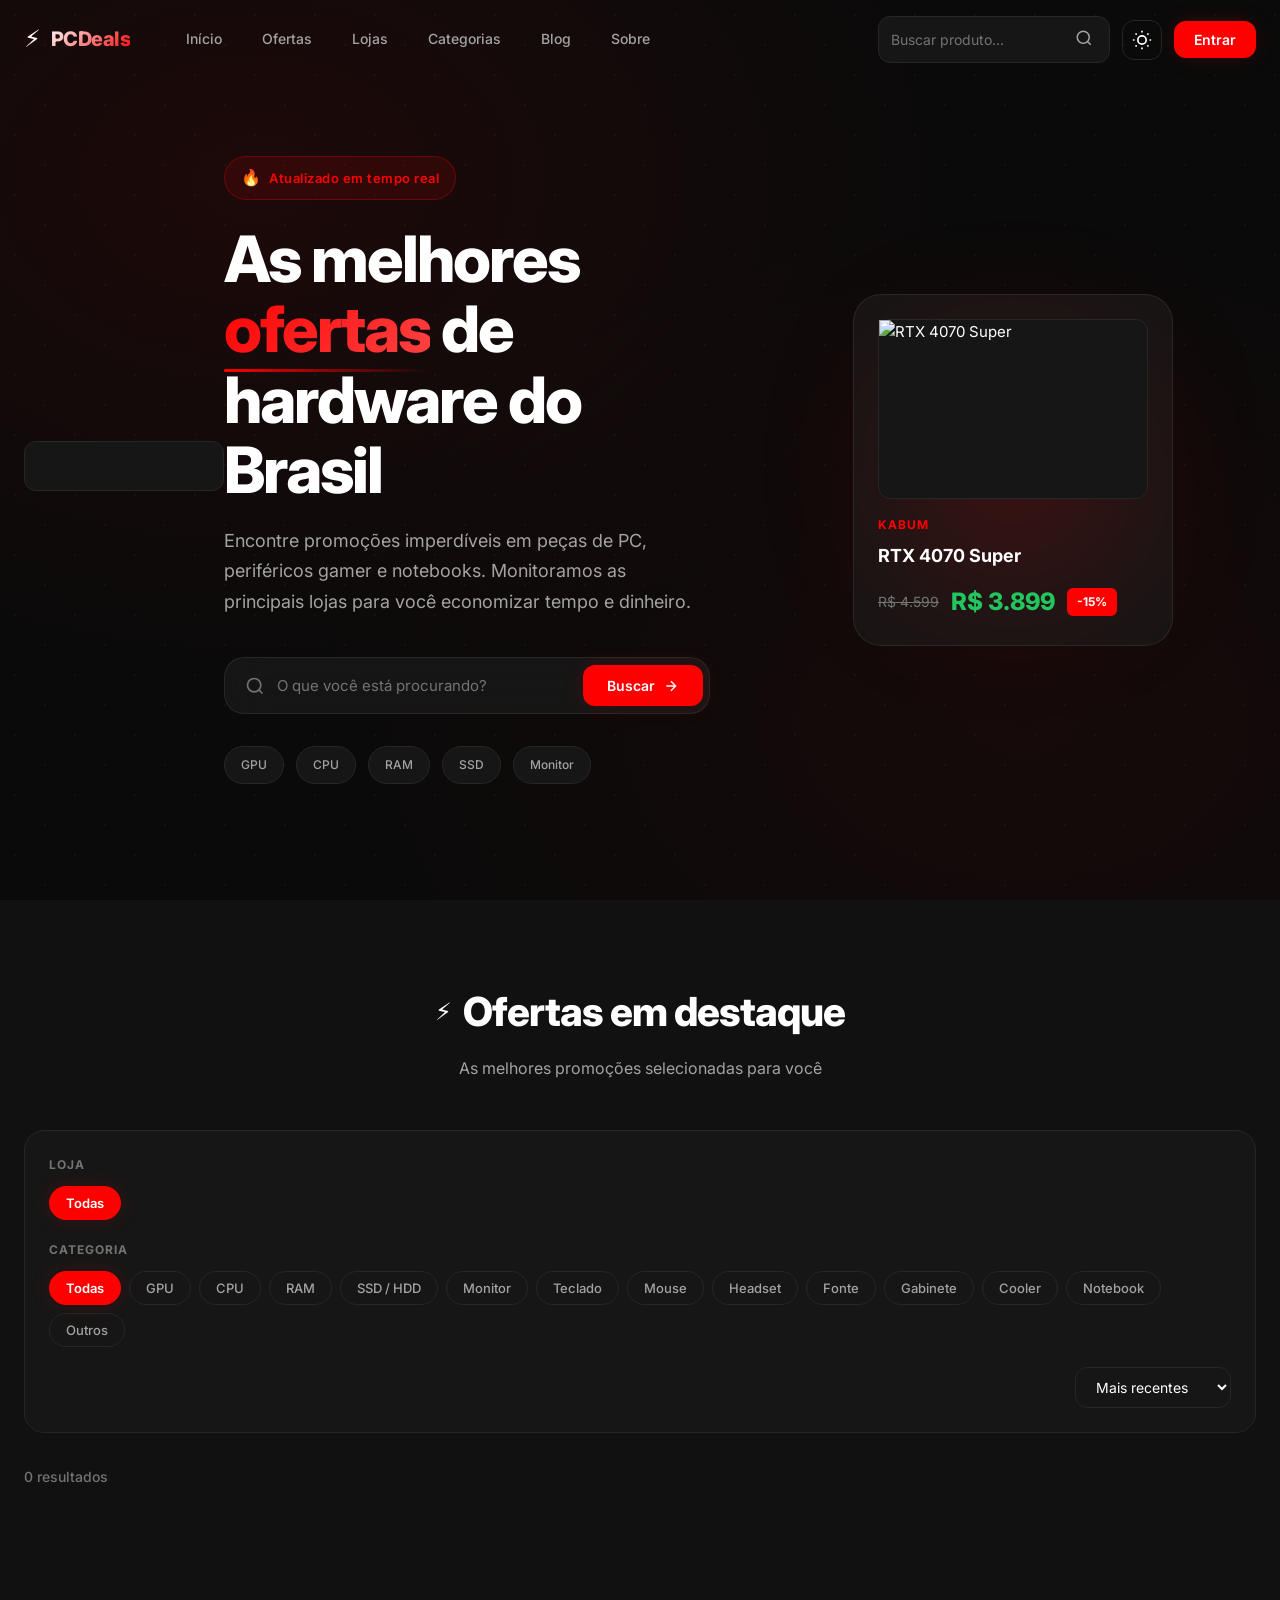
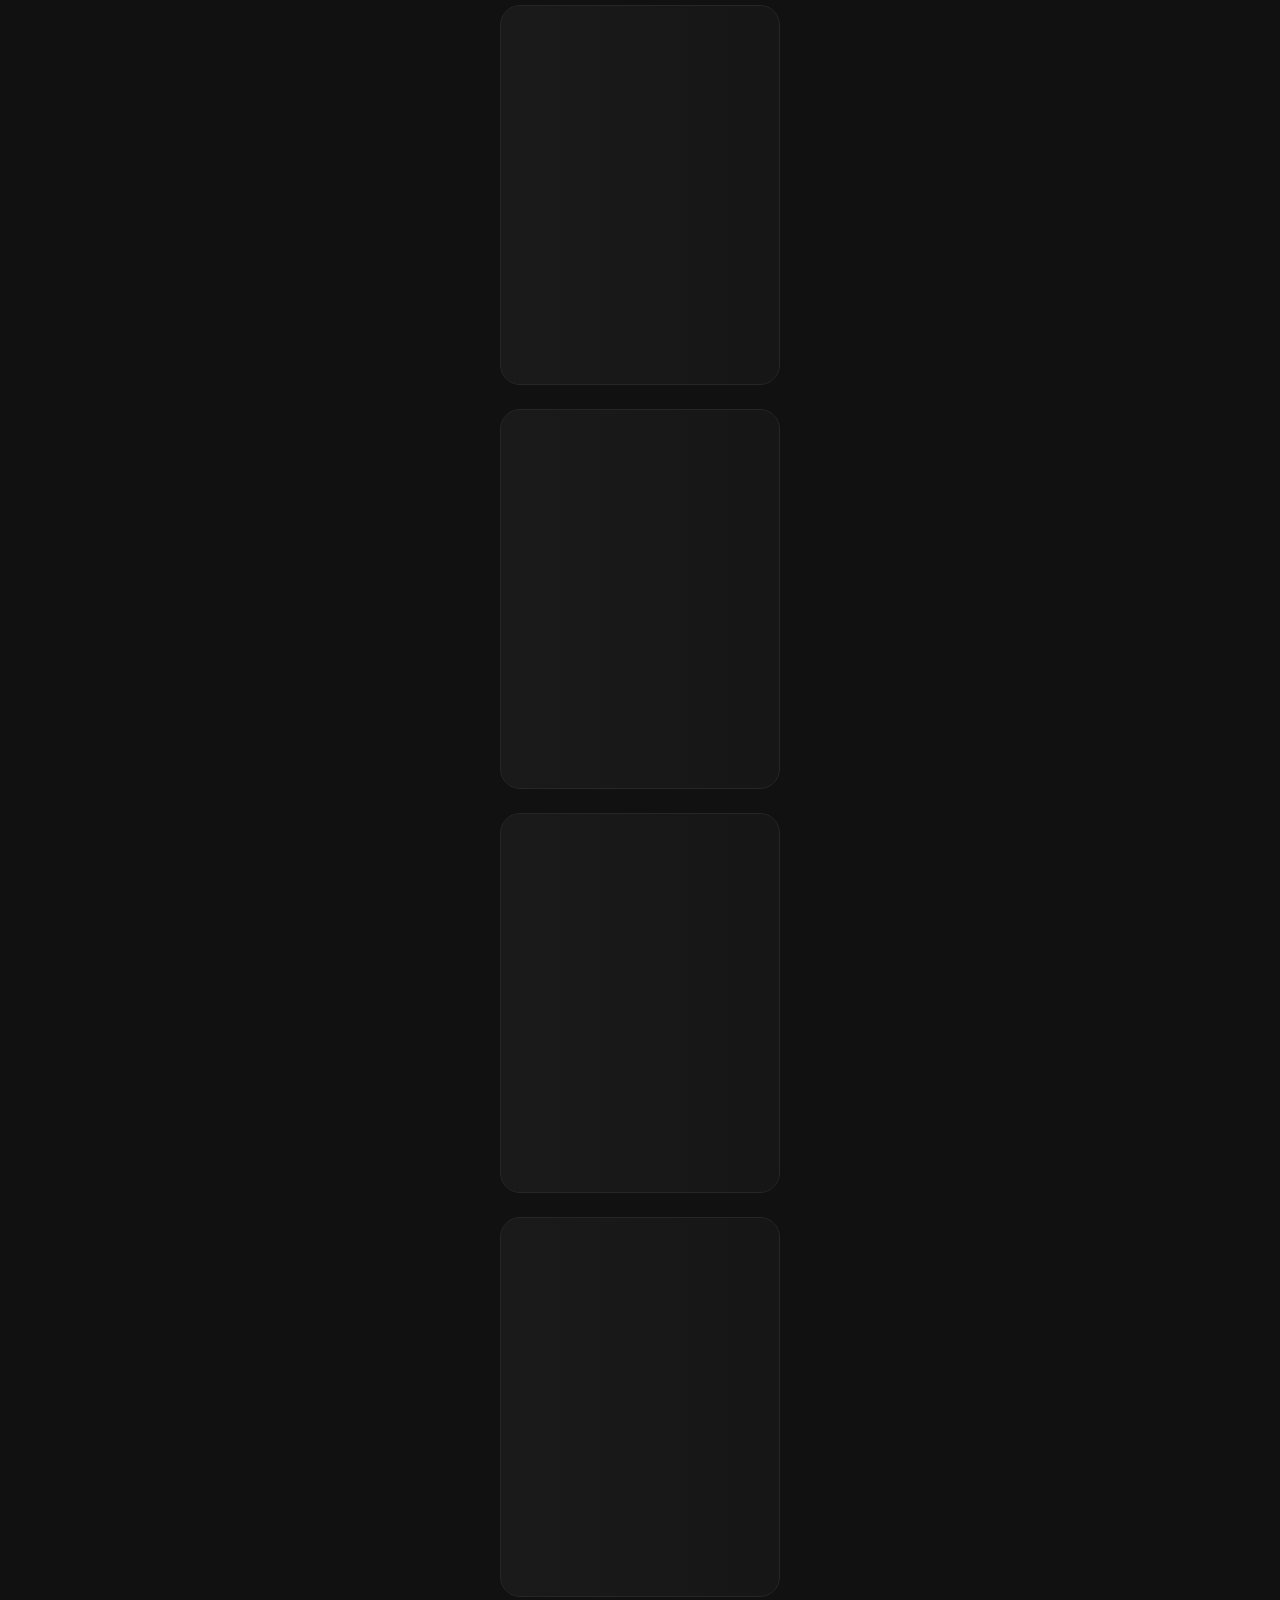
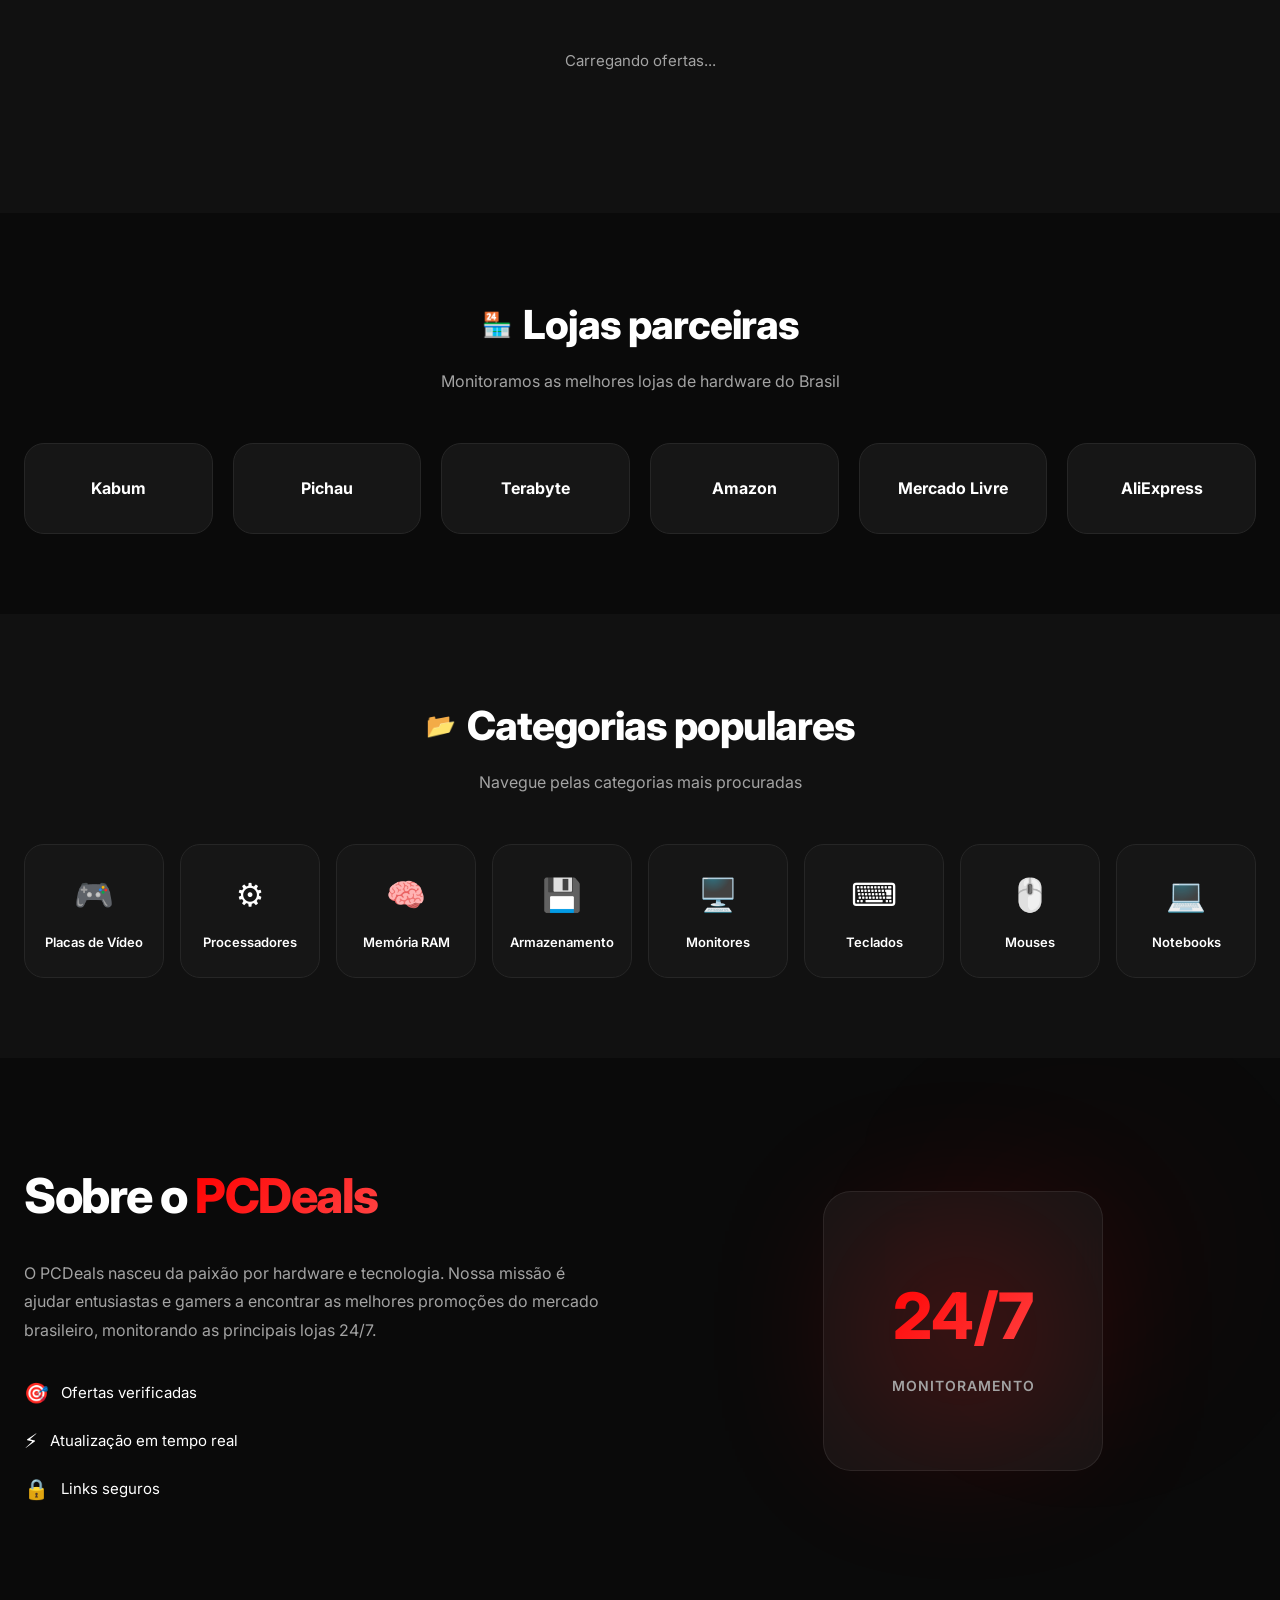
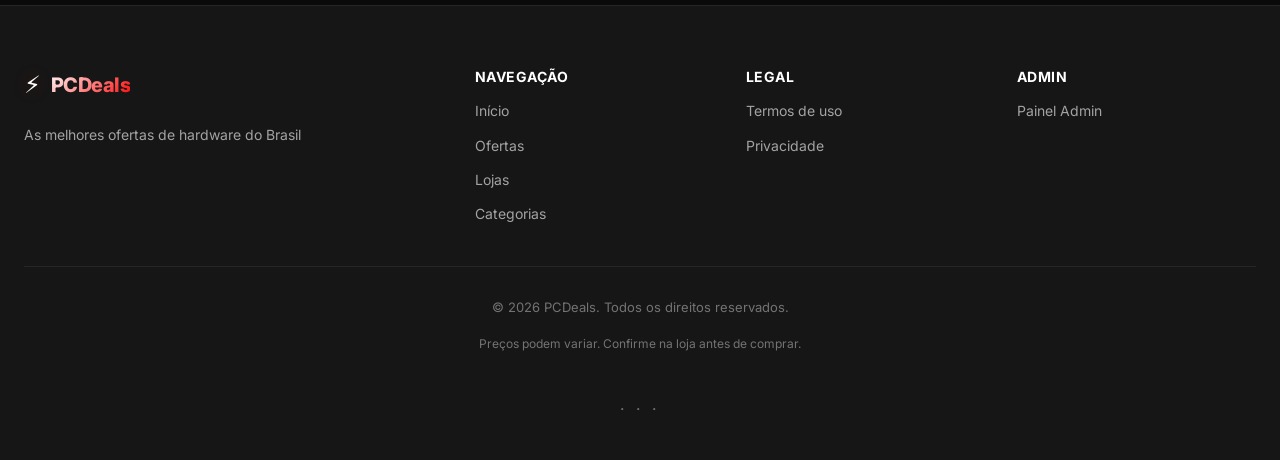
==== index.html @ 408ee654 "Final improvements: better meta description and correct Open Graph URL" ====
<!DOCTYPE html>
<html lang="pt-BR" data-theme="dark">
<head>
  <meta charset="UTF-8" />
  <meta name="viewport" content="width=device-width, initial-scale=1.0" />
  <meta name="description" content="PCDeals - Encontre as melhores promoções de hardware, peças de PC, periféricos e notebooks no Brasil. Monitoramos as principais lojas como Kabum, Pichau, Terabyte, Amazon e Mercado Livre para você economizar." />
  <meta name="keywords" content="hardware, promoções, peças de pc, gamer, kabum, pichau, terabyte, amazon, mercadolivre, ofertas, descontos" />
  <meta name="author" content="PCDeals" />
  <meta name="robots" content="index, follow" />
  
  <!-- Open Graph -->
  <meta property="og:title" content="PCDeals - Promoções de Hardware" />
  <meta property="og:description" content="Encontre as melhores promoções de hardware no Brasil em um só lugar." />
  <meta property="og:type" content="website" />
  <meta property="og:url" content="https://pcdealsbr.github.io" />
  <meta property="og:image" content="https://pcdealsbr.github.io/og-image.png" />
  
  <!-- Twitter Card -->
  <meta name="twitter:card" content="summary_large_image" />
  <meta name="twitter:title" content="PCDeals - Promoções de Hardware" />
  <meta name="twitter:description" content="Encontre as melhores promoções de hardware no Brasil." />
  
  <title>PCDeals — Promoções de Hardware</title>
  
  <link rel="preconnect" href="https://fonts.googleapis.com" />
  <link rel="preconnect" href="https://fonts.gstatic.com" crossorigin />
  <link href="https://fonts.googleapis.com/css2?family=Inter:wght@300;400;500;600;700;800;900&display=swap" rel="stylesheet" />
  <link rel="stylesheet" href="css/style.css" />
  
  <!-- AdSense -->
  <script async src="https://pagead2.googlesyndication.com/pagead/js/adsbygoogle.js?client=ca-pub-4420989127635425" crossorigin="anonymous"></script>
</head>
<body>

  <!-- Loading Screen -->
  <div class="loading-screen" id="loadingScreen">
    <div class="loading-logo">
      <span class="logo-icon">⚡</span>
      <span class="logo-text">PCDeals</span>
    </div>
    <div class="loading-bar">
      <div class="loading-progress"></div>
    </div>
  </div>

  <!-- Navbar -->
  <nav class="navbar" id="navbar">
    <div class="navbar-container">
      <a href="#" class="logo">
        <span class="logo-icon">⚡</span>
        <span class="logo-text">PCDeals</span>
      </a>
      
      <div class="nav-menu" id="navMenu">
        <a href="#hero" class="nav-link">Início</a>
        <a href="#offers" class="nav-link">Ofertas</a>
        <a href="#stores" class="nav-link">Lojas</a>
        <a href="#categories" class="nav-link">Categorias</a>
        <a href="blog.html" class="nav-link">Blog</a>
        <a href="#about" class="nav-link">Sobre</a>
      </div>

      <div class="nav-actions">
        <div class="search-container">
          <input type="text" class="search-input" id="searchInput" placeholder="Buscar produto..." />
          <button class="search-btn" id="searchBtn">
            <svg width="18" height="18" viewBox="0 0 24 24" fill="none" stroke="currentColor" stroke-width="2">
              <circle cx="11" cy="11" r="8"/>
              <path d="m21 21-4.35-4.35"/>
            </svg>
          </button>
        </div>
        <button class="theme-toggle" id="themeToggle" aria-label="Alternar tema">
          <svg class="theme-icon-sun" width="20" height="20" viewBox="0 0 24 24" fill="none" stroke="currentColor" stroke-width="2">
            <circle cx="12" cy="12" r="5"/>
            <path d="M12 1v2M12 21v2M4.22 4.22l1.42 1.42M18.36 18.36l1.42 1.42M1 12h2M21 12h2M4.22 19.78l1.42-1.42M18.36 5.64l1.42-1.42"/>
          </svg>
          <svg class="theme-icon-moon" width="20" height="20" viewBox="0 0 24 24" fill="none" stroke="currentColor" stroke-width="2">
            <path d="M21 12.79A9 9 0 1 1 11.21 3 7 7 0 0 0 21 12.79z"/>
          </svg>
        </button>
        <button class="btn-login" id="btnLogin">
          <span class="login-text">Entrar</span>
        </button>
        <button class="btn-account" id="btnAccount" style="display:none">
          <svg width="20" height="20" viewBox="0 0 24 24" fill="none" stroke="currentColor" stroke-width="2">
            <path d="M20 21v-2a4 4 0 0 0-4-4H8a4 4 0 0 0-4 4v2"/>
            <circle cx="12" cy="7" r="4"/>
          </svg>
        </button>
        <button class="hamburger" id="hamburger" aria-label="Menu">
          <span></span><span></span><span></span>
        </button>
      </div>
    </div>
  </nav>

  <!-- Mobile Menu -->
  <div class="mobile-menu" id="mobileMenu">
    <a href="#hero" class="mobile-nav-link">Início</a>
    <a href="#offers" class="mobile-nav-link">Ofertas</a>
    <a href="#stores" class="mobile-nav-link">Lojas</a>
    <a href="#categories" class="mobile-nav-link">Categorias</a>
    <a href="blog.html" class="mobile-nav-link">Blog</a>
    <a href="#about" class="mobile-nav-link">Sobre</a>
    <button class="theme-toggle-mobile" id="themeToggleMobile" aria-label="Alternar tema">
      <svg class="theme-icon-sun" width="20" height="20" viewBox="0 0 24 24" fill="none" stroke="currentColor" stroke-width="2">
        <circle cx="12" cy="12" r="5"/>
        <path d="M12 1v2M12 21v2M4.22 4.22l1.42 1.42M18.36 18.36l1.42 1.42M1 12h2M21 12h2M4.22 19.78l1.42-1.42M18.36 5.64l1.42-1.42"/>
      </svg>
      <svg class="theme-icon-moon" width="20" height="20" viewBox="0 0 24 24" fill="none" stroke="currentColor" stroke-width="2">
        <path d="M21 12.79A9 9 0 1 1 11.21 3 7 7 0 0 0 21 12.79z"/>
      </svg>
    </button>
    <button class="btn-login-mobile" id="btnLoginMobile">Entrar</button>
  </div>

  <!-- Hero Section -->
  <section class="hero" id="hero">
    <div class="hero-background">
      <div class="hero-gradient"></div>
      <div class="hero-particles"></div>
    </div>

    <!-- AdSense Banner Top -->
    <div class="ad-container ad-top">
      <!-- AdSense Code Here -->
      <ins class="adsbygoogle"
           style="display:block"
           data-ad-client="ca-pub-4420989127635425"
           data-ad-slot="XXXXXXXXXX"
           data-ad-format="auto"
           data-full-width-responsive="true"></ins>
    </div>

    <div class="hero-container">
      <div class="hero-content">
        <div class="hero-badge">
          <span class="badge-icon">🔥</span>
          <span class="badge-text">Atualizado em tempo real</span>
        </div>
        
        <h1 class="hero-title">
          As melhores <span class="highlight">ofertas</span> de hardware do Brasil
        </h1>
        
        <p class="hero-subtitle">
          Encontre promoções imperdíveis em peças de PC, periféricos gamer e notebooks. 
          Monitoramos as principais lojas para você economizar tempo e dinheiro.
        </p>
        
        <div class="hero-search">
          <div class="search-wrapper">
            <svg class="search-icon" width="20" height="20" viewBox="0 0 24 24" fill="none" stroke="currentColor" stroke-width="2">
              <circle cx="11" cy="11" r="8"/>
              <path d="m21 21-4.35-4.35"/>
            </svg>
            <input type="text" class="hero-search-input" id="heroSearchInput" placeholder="O que você está procurando?" />
            <button class="hero-search-btn" id="heroSearchBtn">
              <span>Buscar</span>
              <svg width="16" height="16" viewBox="0 0 24 24" fill="none" stroke="currentColor" stroke-width="2">
                <path d="M5 12h14M12 5l7 7-7 7"/>
              </svg>
            </button>
          </div>
        </div>
        
        <div class="hero-tags">
          <span class="tag">GPU</span>
          <span class="tag">CPU</span>
          <span class="tag">RAM</span>
          <span class="tag">SSD</span>
          <span class="tag">Monitor</span>
        </div>
      </div>
      
      <div class="hero-visual">
        <div class="hero-card">
          <div class="hero-card-glow"></div>
          <div class="hero-card-content">
            <div class="hero-card-image">
              <img src="https://images.unsplash.com/photo-1591488320449-011701bb6704?w=400&h=300&fit=crop" alt="RTX 4070 Super" loading="lazy" />
            </div>
            <div class="hero-card-info">
              <span class="hero-card-store">Kabum</span>
              <span class="hero-card-title">RTX 4070 Super</span>
              <div class="hero-card-price">
                <span class="old-price">R$ 4.599</span>
                <span class="new-price">R$ 3.899</span>
                <span class="discount">-15%</span>
              </div>
            </div>
          </div>
        </div>
      </div>
    </div>
  </section>

  <!-- Offers Section -->
  <section class="offers-section" id="offers">
    <div class="container">
      <div class="section-header">
        <h2 class="section-title">
          <span class="title-icon">⚡</span>
          Ofertas em destaque
        </h2>
        <p class="section-subtitle">As melhores promoções selecionadas para você</p>
      </div>

      <!-- Filters -->
      <div class="filters-container">
        <div class="filter-group">
          <span class="filter-label">Loja</span>
          <div class="filter-pills" id="filterStores">
            <button class="filter-pill active" data-store="all">Todas</button>
          </div>
        </div>
        
        <div class="filter-group">
          <span class="filter-label">Categoria</span>
          <div class="filter-pills" id="filterCategories">
            <button class="filter-pill active" data-category="all">Todas</button>
            <button class="filter-pill" data-category="gpu">GPU</button>
            <button class="filter-pill" data-category="cpu">CPU</button>
            <button class="filter-pill" data-category="ram">RAM</button>
            <button class="filter-pill" data-category="storage">SSD / HDD</button>
            <button class="filter-pill" data-category="monitor">Monitor</button>
            <button class="filter-pill" data-category="keyboard">Teclado</button>
            <button class="filter-pill" data-category="mouse">Mouse</button>
            <button class="filter-pill" data-category="headset">Headset</button>
            <button class="filter-pill" data-category="psu">Fonte</button>
            <button class="filter-pill" data-category="case">Gabinete</button>
            <button class="filter-pill" data-category="cooling">Cooler</button>
            <button class="filter-pill" data-category="notebook">Notebook</button>
            <button class="filter-pill" data-category="other">Outros</button>
          </div>
        </div>

        <div class="sort-group">
          <select id="sortSelect" class="sort-select">
            <option value="newest">Mais recentes</option>
            <option value="discount">Maior desconto</option>
            <option value="price_asc">Menor preço</option>
            <option value="price_desc">Maior preço</option>
          </select>
        </div>
      </div>

      <!-- Deals Grid -->
      <div class="deals-header">
        <span id="dealsCount" class="deals-count">0 resultados</span>
      </div>
      
      <div class="deals-grid" id="dealsGrid"></div>
      
      <div class="empty-state" id="emptyState" style="display:none">
        <div class="empty-icon">🔍</div>
        <h3>Nenhuma oferta encontrada</h3>
        <p>Tente ajustar seus filtros ou buscar por outro termo.</p>
        <button class="btn-reset" onclick="resetFilters()">Limpar filtros</button>
      </div>
      
      <div class="loading-state" id="loadingState">
        <div class="skeleton-grid">
          <div class="skeleton-card"></div>
          <div class="skeleton-card"></div>
          <div class="skeleton-card"></div>
          <div class="skeleton-card"></div>
        </div>
        <p>Carregando ofertas...</p>
      </div>
    </div>
  </section>

  <!-- Stores Section -->
  <section class="stores-section" id="stores">
    <div class="container">
      <div class="section-header">
        <h2 class="section-title">
          <span class="title-icon">🏪</span>
          Lojas parceiras
        </h2>
        <p class="section-subtitle">Monitoramos as melhores lojas de hardware do Brasil</p>
      </div>

      <div class="stores-grid">
        <a href="#" class="store-card" data-store="kabum">
          <div class="store-logo">
            <span class="store-name">Kabum</span>
          </div>
          <div class="store-glow"></div>
        </a>
        
        <a href="#" class="store-card" data-store="pichau">
          <div class="store-logo">
            <span class="store-name">Pichau</span>
          </div>
          <div class="store-glow"></div>
        </a>
        
        <a href="#" class="store-card" data-store="terabyte">
          <div class="store-logo">
            <span class="store-name">Terabyte</span>
          </div>
          <div class="store-glow"></div>
        </a>
        
        <a href="#" class="store-card" data-store="amazon">
          <div class="store-logo">
            <span class="store-name">Amazon</span>
          </div>
          <div class="store-glow"></div>
        </a>
        
        <a href="#" class="store-card" data-store="mercadolivre">
          <div class="store-logo">
            <span class="store-name">Mercado Livre</span>
          </div>
          <div class="store-glow"></div>
        </a>
        
        <a href="#" class="store-card" data-store="aliexpress">
          <div class="store-logo">
            <span class="store-name">AliExpress</span>
          </div>
          <div class="store-glow"></div>
        </a>
      </div>
    </div>
  </section>

  <!-- Categories Section -->
  <section class="categories-section" id="categories">
    <div class="container">
      <div class="section-header">
        <h2 class="section-title">
          <span class="title-icon">📂</span>
          Categorias populares
        </h2>
        <p class="section-subtitle">Navegue pelas categorias mais procuradas</p>
      </div>

      <div class="categories-grid">
        <a href="#offers" class="category-card" data-category="gpu">
          <div class="category-icon">🎮</div>
          <span class="category-name">Placas de Vídeo</span>
        </a>
        
        <a href="#offers" class="category-card" data-category="cpu">
          <div class="category-icon">⚙️</div>
          <span class="category-name">Processadores</span>
        </a>
        
        <a href="#offers" class="category-card" data-category="ram">
          <div class="category-icon">🧠</div>
          <span class="category-name">Memória RAM</span>
        </a>
        
        <a href="#offers" class="category-card" data-category="storage">
          <div class="category-icon">💾</div>
          <span class="category-name">Armazenamento</span>
        </a>
        
        <a href="#offers" class="category-card" data-category="monitor">
          <div class="category-icon">🖥️</div>
          <span class="category-name">Monitores</span>
        </a>
        
        <a href="#offers" class="category-card" data-category="keyboard">
          <div class="category-icon">⌨️</div>
          <span class="category-name">Teclados</span>
        </a>
        
        <a href="#offers" class="category-card" data-category="mouse">
          <div class="category-icon">🖱️</div>
          <span class="category-name">Mouses</span>
        </a>
        
        <a href="#offers" class="category-card" data-category="notebook">
          <div class="category-icon">💻</div>
          <span class="category-name">Notebooks</span>
        </a>
      </div>
    </div>
  </section>

  <!-- About Section -->
  <section class="about-section" id="about">
    <div class="container">
      <div class="about-content">
        <div class="about-text">
          <h2 class="about-title">
            Sobre o <span class="highlight">PCDeals</span>
          </h2>
          <p class="about-description">
            O PCDeals nasceu da paixão por hardware e tecnologia. Nossa missão é ajudar 
            entusiastas e gamers a encontrar as melhores promoções do mercado brasileiro, 
            monitorando as principais lojas 24/7.
          </p>
          <div class="about-features">
            <div class="feature-item">
              <span class="feature-icon">🎯</span>
              <span>Ofertas verificadas</span>
            </div>
            <div class="feature-item">
              <span class="feature-icon">⚡</span>
              <span>Atualização em tempo real</span>
            </div>
            <div class="feature-item">
              <span class="feature-icon">🔒</span>
              <span>Links seguros</span>
            </div>
          </div>
        </div>
        <div class="about-visual">
          <div class="about-card">
            <div class="about-card-glow"></div>
            <div class="about-card-content">
              <span class="about-stat">24/7</span>
              <span class="about-stat-label">Monitoramento</span>
            </div>
          </div>
        </div>
      </div>
    </div>
  </section>

  <!-- Footer -->
  <footer class="footer">
    <div class="container">
      <div class="footer-content">
        <div class="footer-brand">
          <a href="#" class="logo">
            <span class="logo-icon">⚡</span>
            <span class="logo-text">PCDeals</span>
          </a>
          <p class="footer-tagline">As melhores ofertas de hardware do Brasil</p>
        </div>
        
        <div class="footer-links">
          <div class="footer-column">
            <h4 class="footer-title">Navegação</h4>
            <a href="#hero" class="footer-link">Início</a>
            <a href="#offers" class="footer-link">Ofertas</a>
            <a href="#stores" class="footer-link">Lojas</a>
            <a href="#categories" class="footer-link">Categorias</a>
          </div>
          
          <div class="footer-column">
            <h4 class="footer-title">Legal</h4>
            <a href="terms.html" class="footer-link">Termos de uso</a>
            <a href="privacy.html" class="footer-link">Privacidade</a>
          </div>
          
          <div class="footer-column">
            <h4 class="footer-title">Admin</h4>
            <a href="admin/index.html" class="footer-link">Painel Admin</a>
          </div>
        </div>
      </div>
      
      <div class="footer-bottom">
        <p class="footer-copyright">© 2026 PCDeals. Todos os direitos reservados.</p>
        <p class="footer-disclaimer">Preços podem variar. Confirme na loja antes de comprar.</p>
        
        <div class="easter-egg">
          <span class="egg-trigger" id="eggTrigger">· · ·</span>
          <div class="egg-content" id="eggContent" style="display:none">
            <p>🥚 uau, você achou!</p>
            <p>se você achou isso, se inscreve nesse canal no youtube :3</p>
            <a href="https://www.youtube.com/channel/UC327Jd6Yy6dsaDDx8YBdTNA" target="_blank" rel="noopener noreferrer" class="egg-link">▶ Abrir canal</a>
          </div>
        </div>
      </div>
    </div>
  </footer>

  <script type="module" src="js/firebase-config.js"></script>
  <script type="module" src="js/app.js"></script>
  <script>
    // Loading Screen
    window.addEventListener('load', () => {
      const loadingScreen = document.getElementById('loadingScreen');
      setTimeout(() => {
        loadingScreen.classList.add('loaded');
      }, 500);
    });

    // Navbar Scroll Effect
    const navbar = document.getElementById('navbar');
    let lastScroll = 0;

    window.addEventListener('scroll', () => {
      const currentScroll = window.pageYOffset;
      
      if (currentScroll > 50) {
        navbar.classList.add('scrolled');
      } else {
        navbar.classList.remove('scrolled');
      }
      
      lastScroll = currentScroll;
    });

    // Mobile Menu
    const hamburger = document.getElementById('hamburger');
    const mobileMenu = document.getElementById('mobileMenu');

    hamburger.addEventListener('click', () => {
      hamburger.classList.toggle('active');
      mobileMenu.classList.toggle('active');
    });

    // Close mobile menu on link click
    document.querySelectorAll('.mobile-nav-link').forEach(link => {
      link.addEventListener('click', () => {
        hamburger.classList.remove('active');
        mobileMenu.classList.remove('active');
      });
    });

    // Smooth scroll for anchor links
    document.querySelectorAll('a[href^="#"]').forEach(anchor => {
      anchor.addEventListener('click', function(e) {
        e.preventDefault();
        const target = document.querySelector(this.getAttribute('href'));
        if (target) {
          target.scrollIntoView({
            behavior: 'smooth',
            block: 'start'
          });
        }
      });
    });

    // Hero Search
    const heroSearchInput = document.getElementById('heroSearchInput');
    const heroSearchBtn = document.getElementById('heroSearchBtn');
    const mainSearchInput = document.getElementById('searchInput');

    heroSearchBtn.addEventListener('click', () => {
      if (heroSearchInput.value) {
        mainSearchInput.value = heroSearchInput.value;
        document.getElementById('offers').scrollIntoView({ behavior: 'smooth' });
        mainSearchInput.dispatchEvent(new Event('input'));
      }
    });

    heroSearchInput.addEventListener('keypress', (e) => {
      if (e.key === 'Enter') {
        heroSearchBtn.click();
      }
    });

    // Category cards click
    document.querySelectorAll('.category-card').forEach(card => {
      card.addEventListener('click', (e) => {
        e.preventDefault();
        const category = card.dataset.category;
        const categoryBtn = document.querySelector(`[data-category="${category}"]`);
        if (categoryBtn) {
          categoryBtn.click();
        }
      });
    });

    // Store cards click
    document.querySelectorAll('.store-card').forEach(card => {
      card.addEventListener('click', (e) => {
        e.preventDefault();
        const store = card.dataset.store;
        const storeBtn = document.querySelector(`[data-store="${store}"]`);
        if (storeBtn) {
          storeBtn.click();
        }
      });
    });

    // Easter egg
    let clicks = 0, timer;
    document.getElementById("eggTrigger").addEventListener("click", () => {
      clicks++;
      clearTimeout(timer);
      timer = setTimeout(() => { clicks = 0; }, 2000);
      if (clicks >= 5) {
        clicks = 0;
        const content = document.getElementById("eggContent");
        const trigger = document.getElementById("eggTrigger");
        const visible = content.style.display === "none";
        content.style.display = visible ? "flex" : "none";
        trigger.textContent   = visible ? "🥚" : "· · ·";
      }
    });
  </script>
</body>
</html>
---- css/style.css ----
/* ── Reset & Base ─────────────────────────────────────── */
*, *::before, *::after { box-sizing: border-box; margin: 0; padding: 0; }

:root {
  --font: 'Inter', system-ui, sans-serif;
  --radius-sm: 8px;
  --radius:    12px;
  --radius-lg: 20px;
  --radius-xl: 28px;
  --transition: .25s cubic-bezier(0.4, 0, 0.2, 1);
  --transition-slow: .4s cubic-bezier(0.4, 0, 0.2, 1);
}

/* ── DARK THEME (default) ─────────────────────────────── */
[data-theme="dark"] {
  --bg:         #0a0a0a;
  --bg2:        #111111;
  --surface:    #161616;
  --card:       #1a1a1a;
  --border:     #262626;
  --border2:    #333333;
  --text:       #ffffff;
  --text2:      #a3a3a3;
  --text3:      #737373;
  --accent:     #ff0000;
  --accent-bg:  rgba(255, 0, 0, 0.1);
  --accent-glow:rgba(255, 0, 0, 0.3);
  --accent-light: rgba(255, 0, 0, 0.15);
  --green:      #22c55e;
  --green-bg:   rgba(34, 197, 94, 0.1);
  --orange:     #f97316;
  --shadow:     0 4px 6px rgba(0, 0, 0, 0.3), 0 10px 30px rgba(0, 0, 0, 0.2);
  --shadow-lg:  0 8px 12px rgba(0, 0, 0, 0.4), 0 20px 50px rgba(0, 0, 0, 0.3);
  --shadow-glow: 0 0 20px rgba(255, 0, 0, 0.15);
  --glass:      rgba(26, 26, 26, 0.8);
  --glass-border: rgba(255, 255, 255, 0.08);
}

/* ── LIGHT THEME ──────────────────────────────────────── */
[data-theme="light"] {
  --bg:         #ffffff;
  --bg2:        #f5f5f5;
  --surface:    #ffffff;
  --card:       #ffffff;
  --border:     #e5e5e5;
  --border2:    #d4d4d4;
  --text:       #171717;
  --text2:      #737373;
  --text3:      #a3a3a3;
  --accent:     #dc0000;
  --accent-bg:  rgba(220, 0, 0, 0.08);
  --accent-glow:rgba(220, 0, 0, 0.15);
  --accent-light: rgba(220, 0, 0, 0.1);
  --green:      #16a34a;
  --green-bg:   rgba(22, 163, 74, 0.08);
  --orange:     #ea580c;
  --shadow:     0 2px 8px rgba(0, 0, 0, 0.06), 0 8px 24px rgba(0, 0, 0, 0.04);
  --shadow-lg:  0 4px 12px rgba(0, 0, 0, 0.08), 0 16px 40px rgba(0, 0, 0, 0.06);
  --shadow-glow: 0 0 20px rgba(220, 0, 0, 0.1);
  --glass:      rgba(255, 255, 255, 0.9);
  --glass-border: rgba(0, 0, 0, 0.06);
}

html { scroll-behavior: smooth; }
body {
  background: var(--bg);
  color: var(--text);
  font-family: var(--font);
  font-size: 15px;
  line-height: 1.6;
  min-height: 100vh;
  transition: background var(--transition), color var(--transition);
  overflow-x: hidden;
}
a { color: inherit; text-decoration: none; }
img { display: block; max-width: 100%; }
button { cursor: pointer; font-family: var(--font); border: none; outline: none; }
input, select { font-family: var(--font); border: none; outline: none; }

/* ── Custom Scrollbar ─────────────────────────────────── */
::-webkit-scrollbar { width: 8px; height: 8px; }
::-webkit-scrollbar-track { background: var(--bg); }
::-webkit-scrollbar-thumb { 
  background: var(--accent); 
  border-radius: 4px;
  transition: background var(--transition);
}
::-webkit-scrollbar-thumb:hover { background: #cc0000; }

.container { max-width: 1280px; margin: 0 auto; padding: 0 24px; }

/* ── Loading Screen ───────────────────────────────────── */
.loading-screen {
  position: fixed;
  top: 0;
  left: 0;
  width: 100%;
  height: 100%;
  background: var(--bg);
  display: flex;
  flex-direction: column;
  align-items: center;
  justify-content: center;
  z-index: 9999;
  transition: opacity 0.5s ease, visibility 0.5s ease;
}
.loading-screen.loaded {
  opacity: 0;
  visibility: hidden;
}
.loading-logo {
  display: flex;
  align-items: center;
  gap: 12px;
  margin-bottom: 32px;
}
.loading-logo .logo-icon {
  font-size: 32px;
  animation: pulse 1.5s ease-in-out infinite;
}
.loading-logo .logo-text {
  font-size: 28px;
  font-weight: 800;
  color: var(--text);
}
.loading-bar {
  width: 200px;
  height: 3px;
  background: var(--border);
  border-radius: 2px;
  overflow: hidden;
}
.loading-progress {
  height: 100%;
  background: var(--accent);
  border-radius: 2px;
  animation: loading 1.5s ease-in-out infinite;
  box-shadow: 0 0 10px var(--accent-glow);
}
@keyframes loading {
  0% { width: 0%; }
  50% { width: 70%; }
  100% { width: 100%; }
}
@keyframes pulse {
  0%, 100% { transform: scale(1); }
  50% { transform: scale(1.1); }
}

/* ── Navbar ───────────────────────────────────────────── */
.navbar {
  position: fixed;
  top: 0;
  left: 0;
  right: 0;
  z-index: 1000;
  background: transparent;
  transition: all var(--transition);
  backdrop-filter: blur(0px);
}
.navbar.scrolled {
  background: var(--glass);
  backdrop-filter: blur(20px);
  border-bottom: 1px solid var(--glass-border);
  box-shadow: var(--shadow);
}
.navbar-container {
  max-width: 1280px;
  margin: 0 auto;
  padding: 16px 24px;
  display: flex;
  align-items: center;
  gap: 40px;
}
.logo {
  display: flex;
  align-items: center;
  gap: 10px;
  text-decoration: none;
  transition: transform var(--transition);
}
.logo:hover {
  transform: scale(1.05);
}
.logo-icon {
  font-size: 24px;
  filter: drop-shadow(0 0 8px var(--accent-glow));
}
.logo-text {
  font-size: 20px;
  font-weight: 800;
  color: var(--text);
  letter-spacing: -0.5px;
  background: linear-gradient(135deg, var(--text) 0%, var(--accent) 100%);
  -webkit-background-clip: text;
  -webkit-text-fill-color: transparent;
  background-clip: text;
}
.nav-menu {
  display: flex;
  align-items: center;
  gap: 8px;
  flex: 1;
}
.nav-link {
  color: var(--text2);
  font-size: 14px;
  font-weight: 500;
  padding: 10px 16px;
  border-radius: var(--radius);
  transition: all var(--transition);
  position: relative;
}
.nav-link:hover {
  color: var(--text);
  background: var(--accent-bg);
}
.nav-link::after {
  content: '';
  position: absolute;
  bottom: 0;
  left: 50%;
  width: 0;
  height: 2px;
  background: var(--accent);
  transition: all var(--transition);
  transform: translateX(-50%);
}
.nav-link:hover::after {
  width: 60%;
}
.nav-actions {
  display: flex;
  align-items: center;
  gap: 12px;
}
.search-container {
  display: flex;
  align-items: center;
  background: var(--surface);
  border: 1px solid var(--border);
  border-radius: var(--radius);
  padding: 8px 12px;
  transition: all var(--transition);
}
.search-container:focus-within {
  border-color: var(--accent);
  box-shadow: 0 0 0 3px var(--accent-light);
}
.search-input {
  background: transparent;
  color: var(--text);
  font-size: 14px;
  width: 180px;
  transition: width var(--transition);
}
.search-input::placeholder {
  color: var(--text3);
}
.search-input:focus {
  width: 220px;
}
.search-btn {
  background: transparent;
  color: var(--text2);
  padding: 4px;
  transition: color var(--transition);
}
.search-btn:hover {
  color: var(--accent);
}
.btn-login {
  background: var(--accent);
  color: #fff;
  font-size: 14px;
  font-weight: 600;
  padding: 10px 20px;
  border-radius: var(--radius);
  transition: all var(--transition);
  box-shadow: var(--shadow-glow);
}
.btn-login:hover {
  transform: translateY(-2px);
  box-shadow: 0 0 25px var(--accent-glow);
}

/* ── Theme Toggle ─────────────────────────────────────── */
.theme-toggle {
  background: transparent;
  border: 1px solid var(--border);
  color: var(--text);
  width: 40px;
  height: 40px;
  border-radius: var(--radius);
  display: flex;
  align-items: center;
  justify-content: center;
  cursor: pointer;
  transition: all var(--transition);
  position: relative;
  overflow: hidden;
}
.theme-toggle:hover {
  border-color: var(--accent);
  color: var(--accent);
  background: var(--accent-bg);
}
.theme-icon-sun,
.theme-icon-moon {
  position: absolute;
  transition: all var(--transition);
}
.theme-icon-moon {
  opacity: 0;
  transform: rotate(-90deg);
}
[data-theme="light"] .theme-icon-sun {
  opacity: 0;
  transform: rotate(90deg);
}
[data-theme="light"] .theme-icon-moon {
  opacity: 1;
  transform: rotate(0);
}
.theme-toggle-mobile {
  background: transparent;
  border: 1px solid var(--border);
  color: var(--text);
  width: 100%;
  height: 44px;
  border-radius: var(--radius);
  display: flex;
  align-items: center;
  justify-content: center;
  cursor: pointer;
  transition: all var(--transition);
  position: relative;
  overflow: hidden;
  gap: 8px;
}
.theme-toggle-mobile:hover {
  border-color: var(--accent);
  color: var(--accent);
  background: var(--accent-bg);
}
.btn-account {
  background: transparent;
  border: 1px solid var(--border);
  color: var(--text);
  width: 40px;
  height: 40px;
  border-radius: var(--radius);
  display: flex;
  align-items: center;
  justify-content: center;
  cursor: pointer;
  transition: all var(--transition);
}
.btn-account:hover {
  border-color: var(--accent);
  color: var(--accent);
  background: var(--accent-bg);
}
.hamburger {
  display: none;
  flex-direction: column;
  gap: 5px;
  padding: 8px;
  background: var(--surface);
  border-radius: var(--radius-sm);
  transition: all var(--transition);
}
.hamburger span {
  display: block;
  width: 20px;
  height: 2px;
  background: var(--text2);
  border-radius: 2px;
  transition: all var(--transition);
}
.hamburger.active span:nth-child(1) {
  transform: rotate(45deg) translate(5px, 5px);
}
.hamburger.active span:nth-child(2) {
  opacity: 0;
}
.hamburger.active span:nth-child(3) {
  transform: rotate(-45deg) translate(5px, -5px);
}

/* ── Mobile Menu ──────────────────────────────────────── */
.mobile-menu {
  position: fixed;
  top: 0;
  right: -100%;
  width: 300px;
  height: 100vh;
  background: var(--surface);
  border-left: 1px solid var(--border);
  padding: 80px 24px 24px;
  display: flex;
  flex-direction: column;
  gap: 8px;
  transition: right var(--transition-slow);
  z-index: 999;
  box-shadow: var(--shadow-lg);
}
.mobile-menu.active {
  right: 0;
}
.mobile-nav-link {
  color: var(--text2);
  font-size: 16px;
  font-weight: 500;
  padding: 14px 16px;
  border-radius: var(--radius);
  transition: all var(--transition);
}
.mobile-nav-link:hover {
  color: var(--text);
  background: var(--accent-bg);
}
.btn-login-mobile {
  margin-top: auto;
  background: var(--accent);
  color: #fff;
  font-size: 14px;
  font-weight: 600;
  padding: 12px 20px;
  border-radius: var(--radius);
  transition: all var(--transition);
}

/* ── Hero Section ──────────────────────────────────────── */
.hero {
  position: relative;
  min-height: 100vh;
  display: flex;
  align-items: center;
  padding: 120px 24px 80px;
  overflow: hidden;
}
.hero-background {
  position: absolute;
  top: 0;
  left: 0;
  right: 0;
  bottom: 0;
  z-index: -1;
}
.hero-gradient {
  position: absolute;
  top: 0;
  left: 0;
  right: 0;
  bottom: 0;
  background: 
    radial-gradient(ellipse at 20% 20%, rgba(255, 0, 0, 0.08) 0%, transparent 50%),
    radial-gradient(ellipse at 80% 80%, rgba(255, 0, 0, 0.05) 0%, transparent 50%);
}
.hero-particles {
  position: absolute;
  top: 0;
  left: 0;
  right: 0;
  bottom: 0;
  background-image: 
    radial-gradient(circle at 25% 25%, rgba(255, 255, 255, 0.03) 1px, transparent 1px),
    radial-gradient(circle at 75% 75%, rgba(255, 255, 255, 0.03) 1px, transparent 1px);
  background-size: 60px 60px;
  animation: particles 20s linear infinite;
}
@keyframes particles {
  0% { transform: translateY(0); }
  100% { transform: translateY(-60px); }
}
.hero-container {
  max-width: 1280px;
  margin: 0 auto;
  display: grid;
  grid-template-columns: 1fr 1fr;
  gap: 60px;
  align-items: center;
}
.hero-content {
  animation: fadeUp 0.8s ease-out;
}
@keyframes fadeUp {
  from {
    opacity: 0;
    transform: translateY(30px);
  }
  to {
    opacity: 1;
    transform: translateY(0);
  }
}
.hero-badge {
  display: inline-flex;
  align-items: center;
  gap: 8px;
  background: var(--accent-bg);
  border: 1px solid var(--accent-glow);
  padding: 8px 16px;
  border-radius: 100px;
  margin-bottom: 24px;
  animation: badgePulse 2s ease-in-out infinite;
}
@keyframes badgePulse {
  0%, 100% { box-shadow: 0 0 0 0 var(--accent-glow); }
  50% { box-shadow: 0 0 0 8px transparent; }
}
.badge-icon {
  font-size: 16px;
}
.badge-text {
  font-size: 13px;
  font-weight: 600;
  color: var(--accent);
  letter-spacing: 0.5px;
}
.hero-title {
  font-size: clamp(2.5rem, 5vw, 4rem);
  font-weight: 800;
  line-height: 1.1;
  letter-spacing: -2px;
  margin-bottom: 20px;
  color: var(--text);
}
.hero-title .highlight {
  background: linear-gradient(135deg, var(--accent) 0%, #ff4444 100%);
  -webkit-background-clip: text;
  -webkit-text-fill-color: transparent;
  background-clip: text;
  position: relative;
}
.hero-title .highlight::after {
  content: '';
  position: absolute;
  bottom: -5px;
  left: 0;
  width: 100%;
  height: 3px;
  background: linear-gradient(90deg, var(--accent) 0%, transparent 100%);
  border-radius: 2px;
}
.hero-subtitle {
  font-size: 18px;
  color: var(--text2);
  line-height: 1.7;
  margin-bottom: 40px;
  max-width: 500px;
}
.hero-search {
  margin-bottom: 32px;
}
.search-wrapper {
  display: flex;
  align-items: center;
  background: var(--glass);
  border: 1px solid var(--glass-border);
  border-radius: var(--radius-lg);
  padding: 6px 6px 6px 20px;
  backdrop-filter: blur(20px);
  transition: all var(--transition);
  max-width: 500px;
}
.search-wrapper:focus-within {
  border-color: var(--accent);
  box-shadow: 0 0 0 4px var(--accent-light), var(--shadow-glow);
}
.search-icon {
  color: var(--text3);
  margin-right: 12px;
}
.hero-search-input {
  flex: 1;
  background: transparent;
  color: var(--text);
  font-size: 15px;
  padding: 12px 0;
}
.hero-search-input::placeholder {
  color: var(--text3);
}
.hero-search-btn {
  display: flex;
  align-items: center;
  gap: 8px;
  background: var(--accent);
  color: #fff;
  font-size: 14px;
  font-weight: 600;
  padding: 12px 24px;
  border-radius: var(--radius);
  transition: all var(--transition);
  box-shadow: var(--shadow-glow);
}
.hero-search-btn:hover {
  transform: translateY(-2px);
  box-shadow: 0 0 30px var(--accent-glow);
}
.hero-tags {
  display: flex;
  gap: 12px;
  flex-wrap: wrap;
}
.tag {
  background: var(--surface);
  border: 1px solid var(--border);
  color: var(--text2);
  font-size: 12px;
  font-weight: 500;
  padding: 8px 16px;
  border-radius: 100px;
  transition: all var(--transition);
  cursor: pointer;
}
.tag:hover {
  border-color: var(--accent);
  color: var(--accent);
  background: var(--accent-bg);
}
.hero-visual {
  display: flex;
  justify-content: center;
  animation: fadeUp 0.8s ease-out 0.2s backwards;
}
.hero-card {
  position: relative;
  width: 320px;
  background: var(--glass);
  border: 1px solid var(--glass-border);
  border-radius: var(--radius-xl);
  padding: 24px;
  backdrop-filter: blur(20px);
  animation: float 6s ease-in-out infinite;
}
@keyframes float {
  0%, 100% { transform: translateY(0); }
  50% { transform: translateY(-20px); }
}
.hero-card-glow {
  position: absolute;
  top: 50%;
  left: 50%;
  width: 200px;
  height: 200px;
  background: var(--accent);
  filter: blur(80px);
  opacity: 0.2;
  transform: translate(-50%, -50%);
  animation: glowPulse 3s ease-in-out infinite;
}
@keyframes glowPulse {
  0%, 100% { opacity: 0.2; }
  50% { opacity: 0.4; }
}
.hero-card-content {
  position: relative;
  z-index: 1;
}
.hero-card-image {
  width: 100%;
  height: 180px;
  background: var(--surface);
  border-radius: var(--radius);
  display: flex;
  align-items: center;
  justify-content: center;
  margin-bottom: 16px;
  border: 1px solid var(--border);
}
.hero-card-image svg {
  width: 80px;
  height: 80px;
  color: var(--accent);
  opacity: 0.5;
}
.hero-card-image img {
  width: 100%;
  height: 100%;
  object-fit: cover;
}
.hero-card-info {
  display: flex;
  flex-direction: column;
  gap: 8px;
}
.hero-card-store {
  font-size: 12px;
  font-weight: 700;
  color: var(--accent);
  text-transform: uppercase;
  letter-spacing: 1px;
}
.hero-card-title {
  font-size: 18px;
  font-weight: 700;
  color: var(--text);
}
.hero-card-price {
  display: flex;
  align-items: center;
  gap: 12px;
  margin-top: 4px;
}
.old-price {
  font-size: 14px;
  color: var(--text3);
  text-decoration: line-through;
}
.new-price {
  font-size: 24px;
  font-weight: 800;
  color: var(--green);
}
.discount {
  background: var(--accent);
  color: #fff;
  font-size: 12px;
  font-weight: 700;
  padding: 4px 10px;
  border-radius: 6px;
}

/* ── Section Headers ───────────────────────────────────── */
.section-header {
  text-align: center;
  margin-bottom: 48px;
}
.section-title {
  font-size: clamp(1.8rem, 4vw, 2.5rem);
  font-weight: 800;
  letter-spacing: -1px;
  margin-bottom: 12px;
  color: var(--text);
  display: flex;
  align-items: center;
  justify-content: center;
  gap: 12px;
}
.title-icon {
  font-size: 1.5rem;
}
.section-subtitle {
  font-size: 16px;
  color: var(--text2);
  max-width: 600px;
  margin: 0 auto;
}

/* ── Offers Section ─────────────────────────────────────── */
.offers-section {
  padding: 80px 0;
  background: var(--bg2);
}
.filters-container {
  background: var(--surface);
  border: 1px solid var(--border);
  border-radius: var(--radius-lg);
  padding: 24px;
  margin-bottom: 32px;
}
.filter-group {
  margin-bottom: 20px;
}
.filter-group:last-of-type {
  margin-bottom: 0;
}
.filter-label {
  font-size: 12px;
  font-weight: 700;
  color: var(--text3);
  text-transform: uppercase;
  letter-spacing: 1px;
  margin-bottom: 12px;
  display: block;
}
.filter-pills {
  display: flex;
  flex-wrap: wrap;
  gap: 8px;
}
.filter-pill {
  background: transparent;
  border: 1px solid var(--border);
  color: var(--text2);
  font-size: 13px;
  font-weight: 500;
  padding: 8px 16px;
  border-radius: 100px;
  transition: all var(--transition);
  cursor: pointer;
}
.filter-pill:hover {
  border-color: var(--accent);
  color: var(--accent);
  background: var(--accent-bg);
}
.filter-pill.active {
  background: var(--accent);
  border-color: var(--accent);
  color: #fff;
  font-weight: 600;
  box-shadow: var(--shadow-glow);
}
.sort-group {
  display: flex;
  justify-content: flex-end;
}
.sort-select {
  background: var(--surface);
  border: 1px solid var(--border);
  color: var(--text);
  font-family: var(--font);
  font-size: 14px;
  padding: 10px 16px;
  border-radius: var(--radius);
  cursor: pointer;
  transition: all var(--transition);
}
.sort-select:focus {
  border-color: var(--accent);
  box-shadow: 0 0 0 3px var(--accent-light);
}
.deals-header {
  margin-bottom: 24px;
}
.deals-count {
  font-size: 14px;
  color: var(--text3);
  font-weight: 500;
}

/* ── Deals Grid ─────────────────────────────────────────── */
.deals-grid {
  display: grid;
  grid-template-columns: repeat(auto-fill, minmax(280px, 1fr));
  gap: 24px;
  margin-bottom: 32px;
}

/* ── Deal Card ─────────────────────────────────────────── */
.deal-card {
  background: var(--card);
  border: 1px solid var(--border);
  border-radius: var(--radius-lg);
  overflow: hidden;
  display: flex;
  flex-direction: column;
  transition: all var(--transition);
  position: relative;
  animation: fadeUp 0.4s ease-out;
}
.deal-card:hover {
  transform: translateY(-8px);
  border-color: var(--accent);
  box-shadow: var(--shadow-lg), var(--shadow-glow);
}
.card-img {
  width: 100%;
  height: 180px;
  background: var(--surface);
  display: flex;
  align-items: center;
  justify-content: center;
  overflow: hidden;
  position: relative;
  border-bottom: 1px solid var(--border);
}
.card-img img {
  object-fit: contain;
  width: 100%;
  height: 100%;
  padding: 20px;
  transition: transform 0.4s ease;
}
.deal-card:hover .card-img img {
  transform: scale(1.08);
}
.placeholder-icon {
  font-size: 56px;
  opacity: 0.2;
}
.badge-discount {
  position: absolute;
  top: 12px;
  right: 12px;
  background: var(--accent);
  color: #fff;
  font-size: 12px;
  font-weight: 700;
  padding: 6px 12px;
  border-radius: 8px;
  box-shadow: var(--shadow-glow);
  z-index: 2;
}
.badge-new {
  position: absolute;
  top: 12px;
  left: 12px;
  background: var(--green);
  color: #fff;
  font-size: 11px;
  font-weight: 700;
  padding: 4px 10px;
  border-radius: 100px;
  text-transform: uppercase;
  letter-spacing: 0.5px;
  z-index: 2;
}
.badge-expiring {
  position: absolute;
  bottom: 12px;
  left: 12px;
  background: var(--orange);
  color: #fff;
  font-size: 11px;
  font-weight: 700;
  padding: 4px 10px;
  border-radius: 100px;
  z-index: 2;
}
.card-body {
  padding: 20px;
  flex: 1;
  display: flex;
  flex-direction: column;
  gap: 10px;
}
.card-store {
  font-size: 12px;
  font-weight: 700;
  color: var(--accent);
  text-transform: uppercase;
  letter-spacing: 1px;
}
.card-title {
  font-size: 15px;
  font-weight: 600;
  line-height: 1.5;
  color: var(--text);
  display: -webkit-box;
  -webkit-line-clamp: 2;
  line-clamp: 2;
  -webkit-box-orient: vertical;
  overflow: hidden;
  text-overflow: ellipsis;
}
.card-category {
  font-size: 12px;
  color: var(--text3);
  background: var(--surface);
  border: 1px solid var(--border);
  padding: 4px 10px;
  border-radius: 6px;
  display: inline-block;
  width: fit-content;
}
.card-prices {
  display: flex;
  align-items: baseline;
  gap: 12px;
  margin-top: 4px;
}
.price-old {
  font-size: 13px;
  color: var(--text3);
  text-decoration: line-through;
}
.price-new {
  font-size: 24px;
  font-weight: 800;
  color: var(--green);
  letter-spacing: -0.5px;
}
.price-installment {
  font-size: 12px;
  color: var(--text3);
}
.card-footer {
  padding: 16px 20px;
  border-top: 1px solid var(--border);
  display: flex;
  align-items: center;
  justify-content: space-between;
  background: var(--surface);
}
.card-date {
  font-size: 12px;
  color: var(--text3);
}
.btn-deal {
  background: var(--accent);
  color: #fff;
  font-size: 13px;
  font-weight: 600;
  padding: 10px 20px;
  border-radius: var(--radius);
  transition: all var(--transition);
  box-shadow: var(--shadow-glow);
}
.btn-deal:hover {
  transform: translateY(-2px);
  box-shadow: 0 0 25px var(--accent-glow);
}

/* ── Skeleton Loading ───────────────────────────────────── */
.skeleton-grid {
  display: grid;
  grid-template-columns: repeat(auto-fill, minmax(280px, 1fr));
  gap: 24px;
  margin-bottom: 32px;
}
.skeleton-card {
  background: var(--card);
  border: 1px solid var(--border);
  border-radius: var(--radius-lg);
  overflow: hidden;
  height: 380px;
  position: relative;
}
.skeleton-card::before {
  content: '';
  position: absolute;
  top: 0;
  left: 0;
  right: 0;
  bottom: 0;
  background: linear-gradient(90deg, var(--card) 0%, var(--surface) 50%, var(--card) 100%);
  background-size: 200% 100%;
  animation: skeleton 1.5s ease-in-out infinite;
}
@keyframes skeleton {
  0% { background-position: 200% 0; }
  100% { background-position: -200% 0; }
}

/* ── Empty State ───────────────────────────────────────── */
.empty-state {
  text-align: center;
  padding: 80px 24px;
  display: flex;
  flex-direction: column;
  align-items: center;
  gap: 16px;
}
.empty-icon {
  font-size: 64px;
  opacity: 0.3;
}
.empty-state h3 {
  font-size: 20px;
  font-weight: 700;
  color: var(--text);
}
.empty-state p {
  color: var(--text2);
  font-size: 15px;
}
.btn-reset {
  background: var(--surface);
  color: var(--text2);
  border: 1px solid var(--border);
  padding: 12px 24px;
  border-radius: var(--radius);
  font-size: 14px;
  font-weight: 600;
  transition: all var(--transition);
  margin-top: 8px;
}
.btn-reset:hover {
  border-color: var(--accent);
  color: var(--accent);
  background: var(--accent-bg);
}

/* ── Loading State ─────────────────────────────────────── */
.loading-state {
  text-align: center;
  padding: 60px 24px;
  display: flex;
  flex-direction: column;
  align-items: center;
  gap: 20px;
  color: var(--text2);
}
.loading-state p {
  font-size: 15px;
}

/* ── Stores Section ─────────────────────────────────────── */
.stores-section {
  padding: 80px 0;
  background: var(--bg);
}
.stores-grid {
  display: grid;
  grid-template-columns: repeat(auto-fit, minmax(180px, 1fr));
  gap: 20px;
}
.store-card {
  position: relative;
  background: var(--surface);
  border: 1px solid var(--border);
  border-radius: var(--radius-lg);
  padding: 32px 20px;
  display: flex;
  flex-direction: column;
  align-items: center;
  justify-content: center;
  gap: 12px;
  transition: all var(--transition);
  cursor: pointer;
  overflow: hidden;
}
.store-card:hover {
  transform: translateY(-8px);
  border-color: var(--accent);
  box-shadow: var(--shadow-lg), var(--shadow-glow);
}
.store-logo {
  position: relative;
  z-index: 2;
}
.store-name {
  font-size: 16px;
  font-weight: 700;
  color: var(--text);
  text-align: center;
}
.store-glow {
  position: absolute;
  top: 50%;
  left: 50%;
  width: 150px;
  height: 150px;
  background: var(--accent);
  filter: blur(60px);
  opacity: 0;
  transform: translate(-50%, -50%);
  transition: opacity var(--transition);
}
.store-card:hover .store-glow {
  opacity: 0.15;
}

/* ── Categories Section ─────────────────────────────────── */
.categories-section {
  padding: 80px 0;
  background: var(--bg2);
}
.categories-grid {
  display: grid;
  grid-template-columns: repeat(auto-fit, minmax(140px, 1fr));
  gap: 16px;
}
.category-card {
  background: var(--surface);
  border: 1px solid var(--border);
  border-radius: var(--radius-lg);
  padding: 24px 16px;
  display: flex;
  flex-direction: column;
  align-items: center;
  gap: 12px;
  transition: all var(--transition);
  cursor: pointer;
}
.category-card:hover {
  transform: translateY(-6px);
  border-color: var(--accent);
  background: var(--accent-bg);
  box-shadow: var(--shadow-glow);
}
.category-icon {
  font-size: 32px;
  transition: transform var(--transition);
}
.category-card:hover .category-icon {
  transform: scale(1.15);
}
.category-name {
  font-size: 13px;
  font-weight: 600;
  color: var(--text);
  text-align: center;
}

/* ── About Section ──────────────────────────────────────── */
.about-section {
  padding: 100px 0;
  background: var(--bg);
  position: relative;
  overflow: hidden;
}
.about-section::before {
  content: '';
  position: absolute;
  top: 0;
  right: 0;
  width: 400px;
  height: 400px;
  background: radial-gradient(circle, rgba(255, 0, 0, 0.05) 0%, transparent 70%);
  filter: blur(80px);
}
.about-content {
  display: grid;
  grid-template-columns: 1fr 1fr;
  gap: 60px;
  align-items: center;
}
.about-text {
  animation: fadeUp 0.8s ease-out;
}
.about-title {
  font-size: clamp(2rem, 4vw, 3rem);
  font-weight: 800;
  letter-spacing: -1.5px;
  margin-bottom: 24px;
  color: var(--text);
}
.about-title .highlight {
  background: linear-gradient(135deg, var(--accent) 0%, #ff4444 100%);
  -webkit-background-clip: text;
  -webkit-text-fill-color: transparent;
  background-clip: text;
}
.about-description {
  font-size: 16px;
  color: var(--text2);
  line-height: 1.8;
  margin-bottom: 32px;
}
.about-features {
  display: flex;
  flex-direction: column;
  gap: 16px;
}
.feature-item {
  display: flex;
  align-items: center;
  gap: 12px;
  font-size: 15px;
  color: var(--text);
}
.feature-icon {
  font-size: 20px;
}
.about-visual {
  display: flex;
  justify-content: center;
  animation: fadeUp 0.8s ease-out 0.2s backwards;
}
.about-card {
  position: relative;
  width: 280px;
  height: 280px;
  background: var(--glass);
  border: 1px solid var(--glass-border);
  border-radius: var(--radius-xl);
  display: flex;
  flex-direction: column;
  align-items: center;
  justify-content: center;
  backdrop-filter: blur(20px);
  animation: float 6s ease-in-out infinite;
}
.about-card-glow {
  position: absolute;
  top: 50%;
  left: 50%;
  width: 200px;
  height: 200px;
  background: var(--accent);
  filter: blur(80px);
  opacity: 0.2;
  transform: translate(-50%, -50%);
  animation: glowPulse 3s ease-in-out infinite;
}
.about-card-content {
  position: relative;
  z-index: 1;
  display: flex;
  flex-direction: column;
  align-items: center;
  gap: 8px;
}
.about-stat {
  font-size: 64px;
  font-weight: 800;
  background: linear-gradient(135deg, var(--accent) 0%, #ff4444 100%);
  -webkit-background-clip: text;
  -webkit-text-fill-color: transparent;
  background-clip: text;
}
.about-stat-label {
  font-size: 14px;
  font-weight: 600;
  color: var(--text2);
  text-transform: uppercase;
  letter-spacing: 1px;
}

/* ── Footer ─────────────────────────────────────────────── */
.footer {
  background: var(--surface);
  border-top: 1px solid var(--border);
  padding: 60px 0 30px;
}
.footer-content {
  display: grid;
  grid-template-columns: 1fr 2fr;
  gap: 60px;
  margin-bottom: 40px;
}
.footer-brand {
  display: flex;
  flex-direction: column;
  gap: 12px;
}
.footer-brand .logo {
  margin-bottom: 8px;
}
.footer-tagline {
  font-size: 14px;
  color: var(--text2);
  line-height: 1.6;
}
.footer-links {
  display: grid;
  grid-template-columns: repeat(3, 1fr);
  gap: 32px;
}
.footer-column {
  display: flex;
  flex-direction: column;
  gap: 12px;
}
.footer-title {
  font-size: 14px;
  font-weight: 700;
  color: var(--text);
  text-transform: uppercase;
  letter-spacing: 0.5px;
}
.footer-link {
  font-size: 14px;
  color: var(--text2);
  transition: color var(--transition);
}
.footer-link:hover {
  color: var(--accent);
}
.footer-bottom {
  padding-top: 30px;
  border-top: 1px solid var(--border);
  display: flex;
  flex-direction: column;
  align-items: center;
  gap: 16px;
  text-align: center;
}
.footer-copyright {
  font-size: 13px;
  color: var(--text3);
}
.footer-disclaimer {
  font-size: 12px;
  color: var(--text3);
}

/* ── Easter Egg ─────────────────────────────────────────── */
.easter-egg {
  margin-top: 20px;
  display: flex;
  flex-direction: column;
  align-items: center;
  gap: 12px;
}
.egg-trigger {
  color: var(--text3);
  font-size: 16px;
  letter-spacing: 4px;
  cursor: pointer;
  user-select: none;
  padding: 8px 16px;
  border-radius: 100px;
  transition: color var(--transition);
}
.egg-trigger:hover {
  color: var(--text2);
}
.egg-content {
  flex-direction: column;
  align-items: center;
  gap: 12px;
  background: var(--surface);
  border: 1px solid var(--border);
  border-radius: var(--radius-lg);
  padding: 24px 32px;
  text-align: center;
  animation: fadeUp 0.3s ease;
}
.egg-content p {
  color: var(--text2);
  font-size: 14px;
}
.egg-content p:first-child {
  font-size: 20px;
  font-weight: 700;
  color: var(--text);
}
.egg-link {
  display: inline-block;
  margin-top: 8px;
  background: var(--accent);
  color: #fff;
  font-weight: 600;
  font-size: 14px;
  padding: 10px 24px;
  border-radius: var(--radius);
  transition: all var(--transition);
  box-shadow: var(--shadow-glow);
}
.egg-link:hover {
  transform: translateY(-2px);
  box-shadow: 0 0 25px var(--accent-glow);
}

/* ── Legal Pages ─────────────────────────────────────── */
.legal-page {
  padding: 120px 0 80px;
  background: var(--bg);
  min-height: calc(100vh - 200px);
}
.legal-content {
  max-width: 800px;
  margin: 0 auto;
  animation: fadeUp 0.8s ease-out;
}
.legal-title {
  font-size: clamp(2rem, 4vw, 3rem);
  font-weight: 800;
  letter-spacing: -1.5px;
  margin-bottom: 8px;
  color: var(--text);
}
.legal-updated {
  font-size: 14px;
  color: var(--text3);
  margin-bottom: 48px;
}
.legal-section {
  margin-bottom: 40px;
  padding-bottom: 40px;
  border-bottom: 1px solid var(--border);
}
.legal-section:last-of-type {
  border-bottom: none;
  margin-bottom: 0;
  padding-bottom: 0;
}
.legal-section h2 {
  font-size: 1.5rem;
  font-weight: 700;
  margin-bottom: 16px;
  color: var(--text);
}
.legal-section p {
  font-size: 15px;
  color: var(--text2);
  line-height: 1.8;
  margin-bottom: 16px;
}
.legal-section ul {
  margin-left: 24px;
  margin-bottom: 16px;
}
.legal-section li {
  font-size: 15px;
  color: var(--text2);
  line-height: 1.8;
  margin-bottom: 8px;
}
.legal-section strong {
  color: var(--text);
  font-weight: 600;
}
.footer-link.active {
  color: var(--accent);
}

/* ── Account Page ─────────────────────────────────────── */
.account-page {
  padding: 120px 0 80px;
  background: var(--bg);
  min-height: calc(100vh - 200px);
}
.account-content {
  max-width: 700px;
  margin: 0 auto;
  animation: fadeUp 0.8s ease-out;
}
.account-title {
  font-size: clamp(2rem, 4vw, 2.5rem);
  font-weight: 800;
  letter-spacing: -1.5px;
  margin-bottom: 32px;
  color: var(--text);
}
.account-card {
  background: var(--card);
  border: 1px solid var(--border);
  border-radius: var(--radius-lg);
  padding: 32px;
  margin-bottom: 24px;
  animation: fadeUp 0.4s ease-out;
}
.account-header {
  display: flex;
  align-items: center;
  gap: 20px;
}
.user-avatar {
  width: 72px;
  height: 72px;
  border-radius: 50%;
  background: var(--surface);
  border: 2px solid var(--border);
  display: flex;
  align-items: center;
  justify-content: center;
  overflow: hidden;
  flex-shrink: 0;
}
.user-avatar img {
  width: 100%;
  height: 100%;
  object-fit: cover;
}
.user-avatar svg {
  color: var(--text3);
}
.user-info h2 {
  font-size: 1.5rem;
  font-weight: 700;
  color: var(--text);
  margin-bottom: 4px;
}
.user-email {
  font-size: 14px;
  color: var(--text3);
}
.card-title {
  font-size: 1.25rem;
  font-weight: 700;
  margin-bottom: 24px;
  color: var(--text);
}
.setting-item {
  display: flex;
  align-items: center;
  justify-content: space-between;
  padding: 16px 0;
  border-bottom: 1px solid var(--border);
}
.setting-item:last-child {
  border-bottom: none;
  padding-bottom: 0;
}
.setting-info {
  flex: 1;
}
.setting-label {
  font-size: 16px;
  font-weight: 600;
  color: var(--text);
  display: block;
  margin-bottom: 4px;
}
.setting-description {
  font-size: 14px;
  color: var(--text3);
}
.setting-toggle {
  background: var(--surface);
  border: 1px solid var(--border);
  color: var(--text);
  padding: 8px 16px;
  border-radius: var(--radius);
  font-size: 14px;
  font-weight: 500;
  cursor: pointer;
  transition: all var(--transition);
}
.setting-toggle:hover {
  border-color: var(--accent);
  color: var(--accent);
}
.danger-zone {
  border-color: rgba(255, 0, 0, 0.3);
}
.danger-zone .card-title {
  color: #ff4444;
}
.btn-danger {
  background: rgba(255, 0, 0, 0.1);
  color: #ff4444;
  border: 1px solid rgba(255, 0, 0, 0.3);
  padding: 8px 20px;
  border-radius: var(--radius);
  font-size: 14px;
  font-weight: 600;
  cursor: pointer;
  transition: all var(--transition);
}
.btn-danger:hover {
  background: rgba(255, 0, 0, 0.2);
  border-color: #ff4444;
}
.info-row {
  display: flex;
  justify-content: space-between;
  padding: 12px 0;
  border-bottom: 1px solid var(--border);
}
.info-row:last-child {
  border-bottom: none;
  padding-bottom: 0;
}
.info-label {
  font-size: 14px;
  color: var(--text3);
}
.info-value {
  font-size: 14px;
  font-weight: 500;
  color: var(--text);
}

/* ── AdSense ──────────────────────────────────────────── */
.ad-container {
  width: 100%;
  max-width: 200px;
  margin: 0 auto;
  padding: 4px 0;
  display: flex;
  justify-content: center;
  align-items: center;
  background: var(--surface);
  border: 1px solid var(--border);
  border-radius: var(--radius);
  min-height: 50px;
}
.ad-top {
  margin-bottom: 8px;
}
.ad-middle {
  margin: 12px auto;
}
.adsbygoogle {
  display: block;
}

/* ── Blog Page ─────────────────────────────────────────── */
.blog-hero {
  padding: 120px 0 80px;
  background: var(--bg2);
  text-align: center;
}
.blog-hero-content {
  animation: fadeUp 0.8s ease-out;
}
.blog-title {
  font-size: clamp(2.5rem, 5vw, 4rem);
  font-weight: 800;
  letter-spacing: -2px;
  margin-bottom: 16px;
  color: var(--text);
}
.blog-subtitle {
  font-size: 18px;
  color: var(--text2);
  max-width: 600px;
  margin: 0 auto;
}
.blog-section {
  padding: 80px 0;
  background: var(--bg);
}
.blog-grid {
  display: grid;
  grid-template-columns: repeat(auto-fill, minmax(320px, 1fr));
  gap: 32px;
}
.blog-card {
  background: var(--card);
  border: 1px solid var(--border);
  border-radius: var(--radius-lg);
  overflow: hidden;
  transition: all var(--transition);
  display: flex;
  flex-direction: column;
  animation: fadeUp 0.4s ease-out;
}
.blog-card:hover {
  transform: translateY(-8px);
  border-color: var(--accent);
  box-shadow: var(--shadow-lg), var(--shadow-glow);
}
.blog-image {
  width: 100%;
  height: 200px;
  background: var(--surface);
  display: flex;
  align-items: center;
  justify-content: center;
  overflow: hidden;
  border-bottom: 1px solid var(--border);
}
.blog-placeholder {
  font-size: 64px;
  opacity: 0.3;
}
.blog-content {
  padding: 24px;
  flex: 1;
  display: flex;
  flex-direction: column;
  gap: 12px;
}
.blog-meta {
  display: flex;
  align-items: center;
  gap: 12px;
  font-size: 12px;
  color: var(--text3);
}
.blog-date {
  font-weight: 500;
}
.blog-category {
  background: var(--accent-bg);
  color: var(--accent);
  padding: 4px 10px;
  border-radius: 100px;
  font-weight: 600;
  font-size: 11px;
  text-transform: uppercase;
  letter-spacing: 0.5px;
}
.blog-post-title {
  font-size: 18px;
  font-weight: 700;
  color: var(--text);
  line-height: 1.4;
}
.blog-excerpt {
  font-size: 14px;
  color: var(--text2);
  line-height: 1.6;
  flex: 1;
}
.blog-read-more {
  font-size: 14px;
  font-weight: 600;
  color: var(--accent);
  text-decoration: none;
  transition: color var(--transition);
  align-self: flex-start;
}
.blog-read-more:hover {
  color: #ff4444;
}

/* ── Responsive Design ──────────────────────────────────── */
@media (max-width: 1024px) {
  .hero-container {
    grid-template-columns: 1fr;
    text-align: center;
  }
  .hero-content {
    display: flex;
    flex-direction: column;
    align-items: center;
  }
  .hero-search {
    width: 100%;
    max-width: 500px;
  }
  .hero-visual {
    display: none;
  }
  .about-content {
    grid-template-columns: 1fr;
    text-align: center;
  }
  .about-features {
    align-items: center;
  }
  .footer-content {
    grid-template-columns: 1fr;
    text-align: center;
  }
  .footer-links {
    grid-template-columns: repeat(3, 1fr);
  }
  .ad-container {
    max-width: 100%;
  }
}

@media (max-width: 768px) {
  .nav-menu {
    display: none;
  }
  .hamburger {
    display: flex;
  }
  .search-container {
    display: none;
  }
  .btn-login {
    display: none;
  }
  .navbar-container {
    padding: 12px 20px;
  }
  .hero {
    padding: 100px 20px 60px;
  }
  .hero-title {
    font-size: 2.2rem;
  }
  .hero-subtitle {
    font-size: 16px;
  }
  .offers-section,
  .stores-section,
  .categories-section,
  .about-section {
    padding: 60px 0;
  }
  .deals-grid {
    grid-template-columns: repeat(auto-fill, minmax(240px, 1fr));
    gap: 16px;
  }
  .stores-grid {
    grid-template-columns: repeat(2, 1fr);
  }
  .categories-grid {
    grid-template-columns: repeat(2, 1fr);
  }
  .footer-links {
    grid-template-columns: 1fr;
    gap: 24px;
  }
}

@media (max-width: 480px) {
  .container {
    padding: 0 16px;
  }
  .hero-title {
    font-size: 1.8rem;
  }
  .deals-grid {
    grid-template-columns: 1fr;
  }
  .stores-grid {
    grid-template-columns: 1fr;
  }
  .categories-grid {
    grid-template-columns: repeat(2, 1fr);
  }
  .filters-container {
    padding: 16px;
  }
  .filter-pills {
    gap: 6px;
  }
  .ad-container {
    min-height: 40px;
    padding: 2px 0;
  }
  .filter-pill {
    padding: 6px 12px;
    font-size: 12px;
  }
}
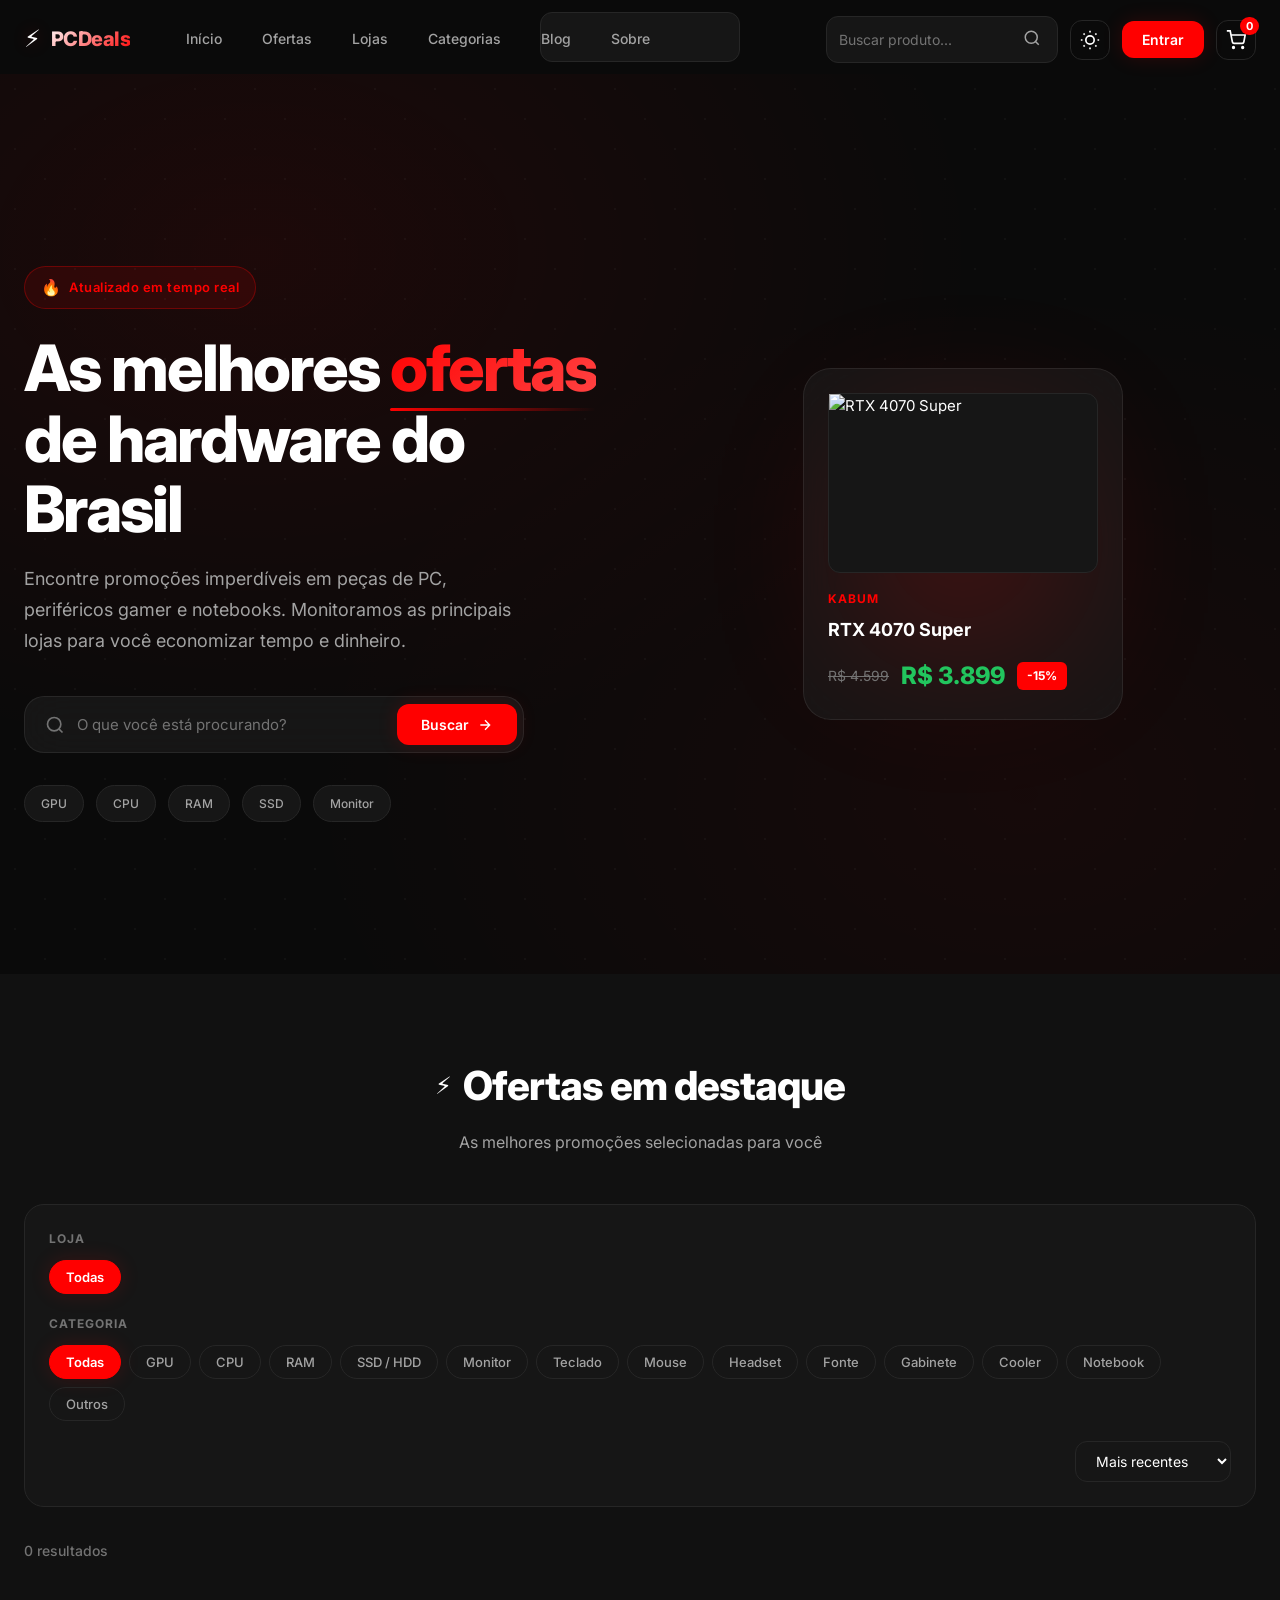
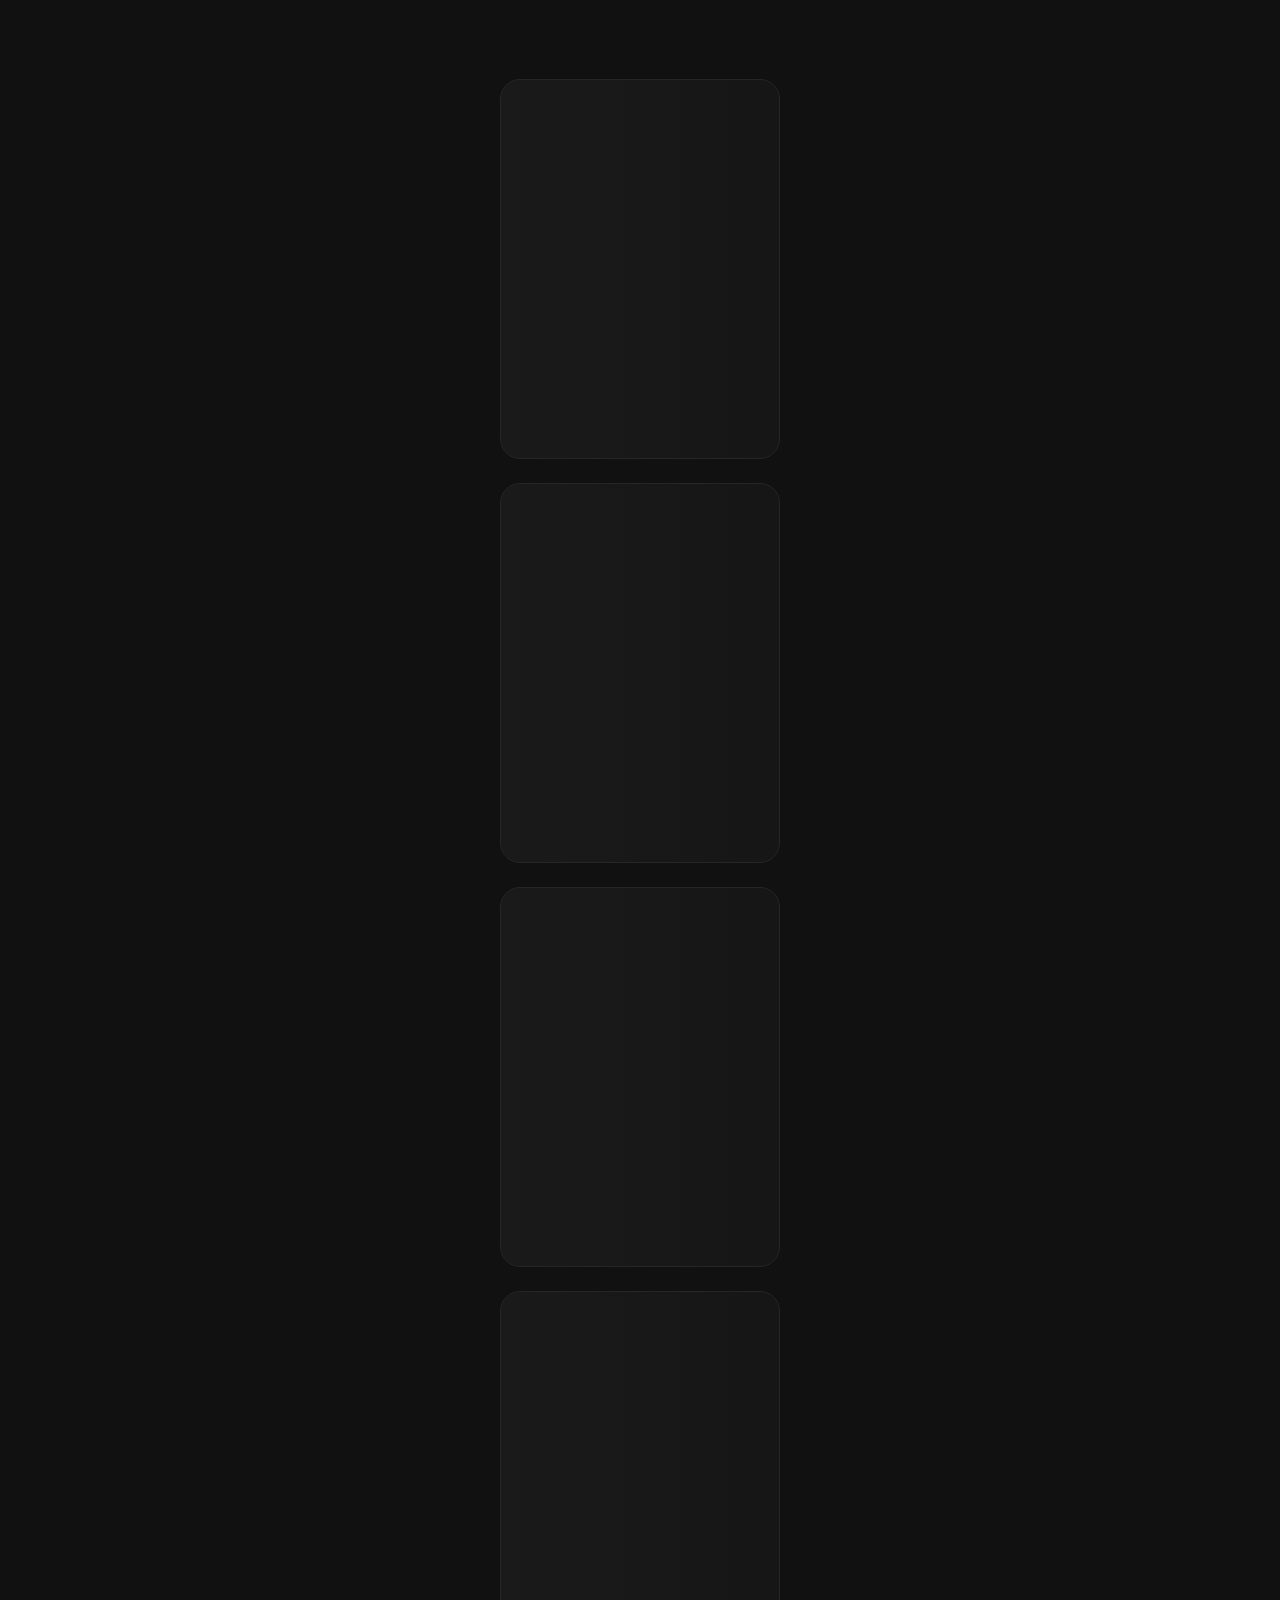
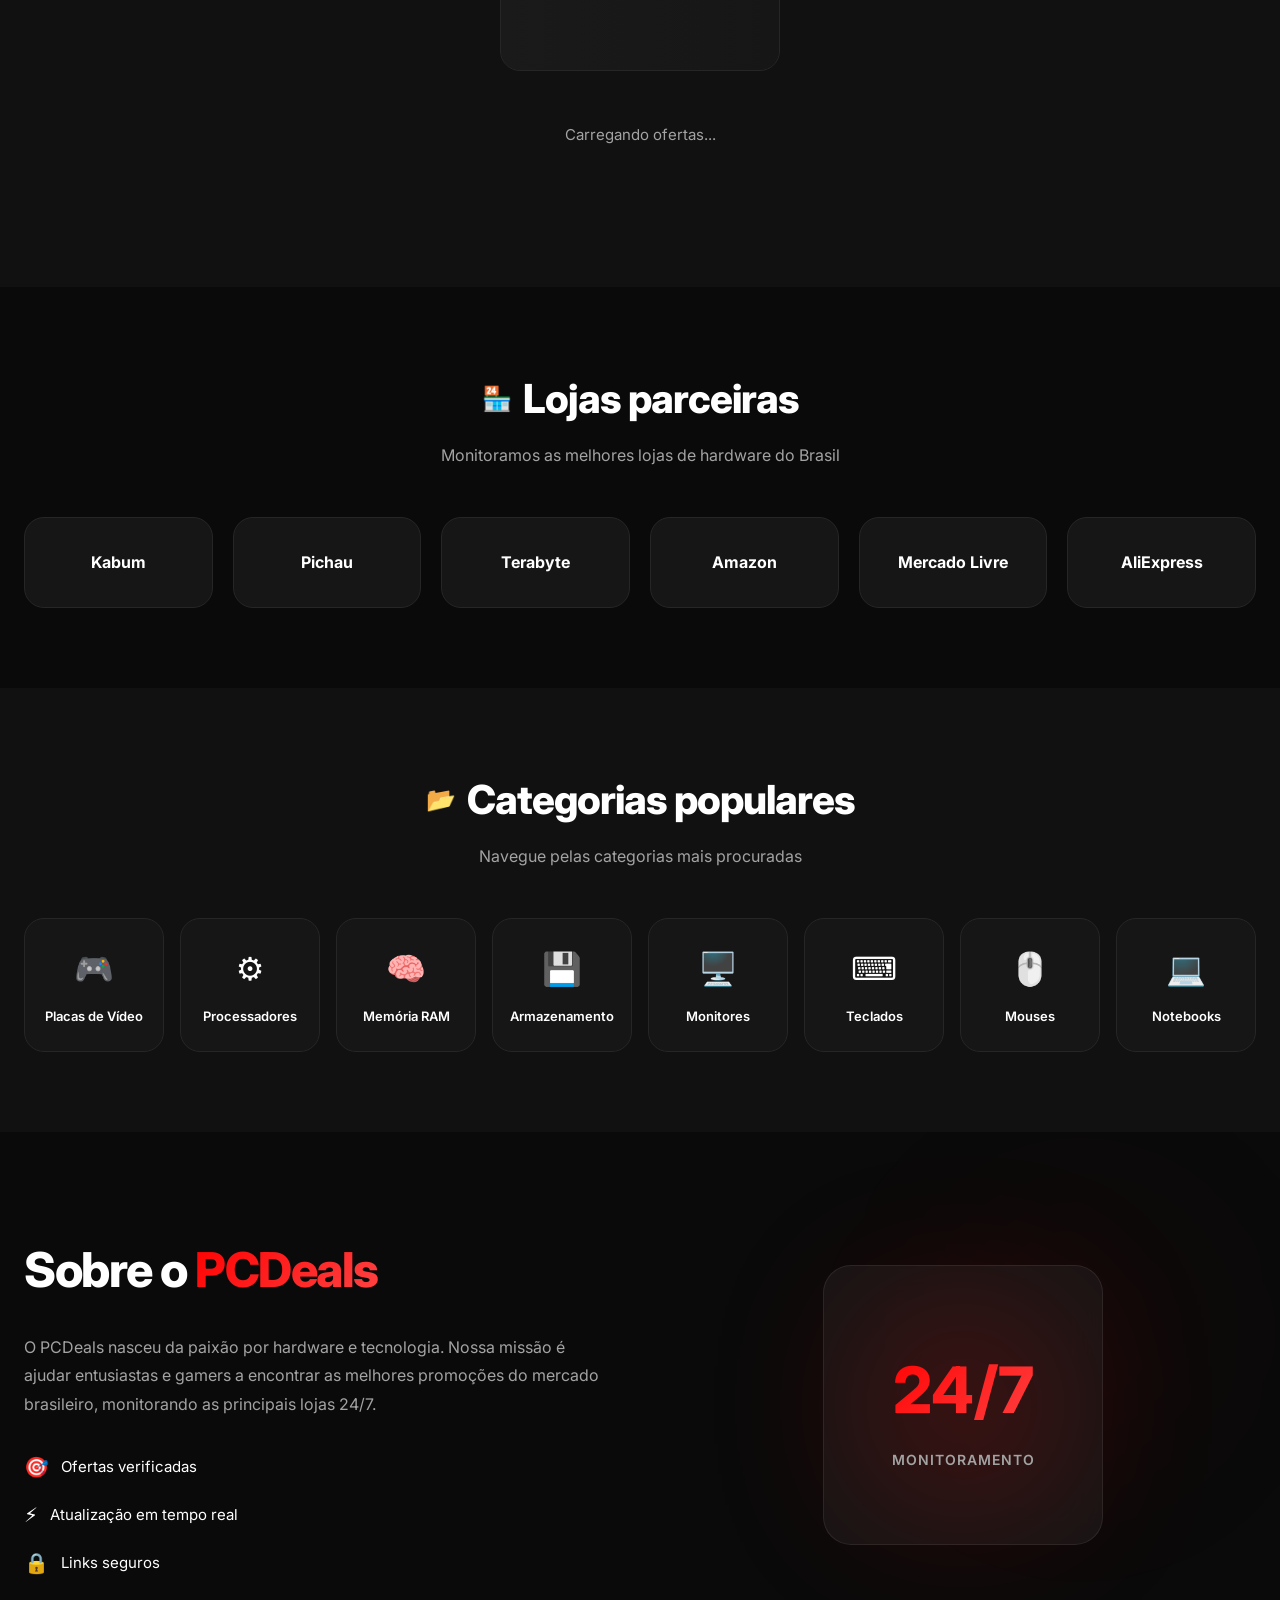
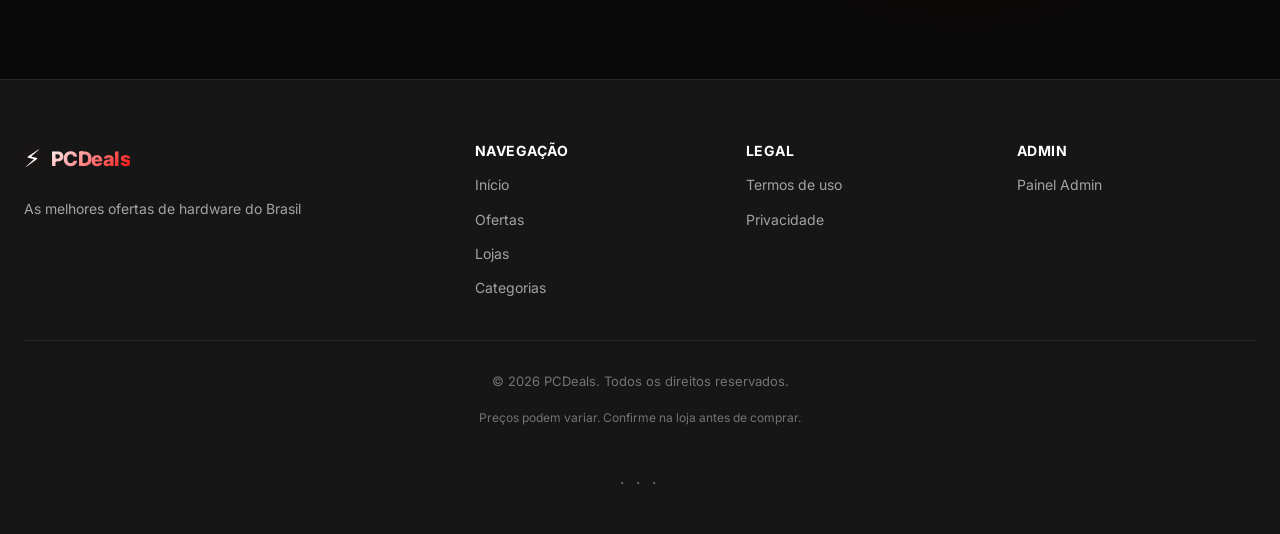
==== commit b3755672: "Move AdSense to top, add cart and save promo buttons with localStorage functionality" ====
--- a/index.html
+++ b/index.html
@@ -88,6 +88,14 @@
             <circle cx="12" cy="7" r="4"/>
           </svg>
         </button>
+        <button class="btn-cart" id="btnCart">
+          <svg width="20" height="20" viewBox="0 0 24 24" fill="none" stroke="currentColor" stroke-width="2">
+            <circle cx="9" cy="21" r="1"/>
+            <circle cx="20" cy="21" r="1"/>
+            <path d="M1 1h4l2.68 13.39a2 2 0 0 0 2 1.61h9.72a2 2 0 0 0 2-1.61L23 6H6"/>
+          </svg>
+          <span class="cart-count" id="cartCount">0</span>
+        </button>
         <button class="hamburger" id="hamburger" aria-label="Menu">
           <span></span><span></span><span></span>
         </button>
@@ -115,22 +123,21 @@
     <button class="btn-login-mobile" id="btnLoginMobile">Entrar</button>
   </div>
 
+  <!-- AdSense Banner Top (Above Hero) -->
+  <div class="ad-container ad-top-page">
+    <ins class="adsbygoogle"
+         style="display:block"
+         data-ad-client="ca-pub-4420989127635425"
+         data-ad-slot="XXXXXXXXXX"
+         data-ad-format="auto"
+         data-full-width-responsive="true"></ins>
+  </div>
+
   <!-- Hero Section -->
   <section class="hero" id="hero">
     <div class="hero-background">
       <div class="hero-gradient"></div>
       <div class="hero-particles"></div>
-    </div>
-
-    <!-- AdSense Banner Top -->
-    <div class="ad-container ad-top">
-      <!-- AdSense Code Here -->
-      <ins class="adsbygoogle"
-           style="display:block"
-           data-ad-client="ca-pub-4420989127635425"
-           data-ad-slot="XXXXXXXXXX"
-           data-ad-format="auto"
-           data-full-width-responsive="true"></ins>
     </div>
 
     <div class="hero-container">
--- a/css/style.css
+++ b/css/style.css
@@ -361,6 +361,40 @@
   color: var(--accent);
   background: var(--accent-bg);
 }
+
+/* ── Cart Button ───────────────────────────────────────── */
+.btn-cart {
+  background: transparent;
+  border: 1px solid var(--border);
+  color: var(--text);
+  width: 40px;
+  height: 40px;
+  border-radius: var(--radius);
+  display: flex;
+  align-items: center;
+  justify-content: center;
+  cursor: pointer;
+  transition: all var(--transition);
+  position: relative;
+}
+.btn-cart:hover {
+  border-color: var(--accent);
+  color: var(--accent);
+  background: var(--accent-bg);
+}
+.cart-count {
+  position: absolute;
+  top: -4px;
+  right: -4px;
+  background: var(--accent);
+  color: white;
+  font-size: 11px;
+  font-weight: 700;
+  padding: 2px 6px;
+  border-radius: 10px;
+  min-width: 18px;
+  text-align: center;
+}
 .hamburger {
   display: none;
   flex-direction: column;
@@ -1006,6 +1040,38 @@
   box-shadow: 0 0 25px var(--accent-glow);
 }
 
+/* ── Card Actions ───────────────────────────────────────── */
+.card-actions {
+  display: flex;
+  align-items: center;
+  gap: 8px;
+}
+.btn-save,
+.btn-add-cart {
+  background: var(--bg2);
+  border: 1px solid var(--border);
+  color: var(--text);
+  width: 32px;
+  height: 32px;
+  border-radius: var(--radius-sm);
+  display: flex;
+  align-items: center;
+  justify-content: center;
+  cursor: pointer;
+  transition: all 0.3s ease;
+}
+.btn-save:hover,
+.btn-add-cart:hover {
+  background: var(--accent-bg);
+  border-color: var(--accent);
+  color: var(--accent);
+}
+.btn-save.saved {
+  background: var(--accent);
+  border-color: var(--accent);
+  color: white;
+}
+
 /* ── Skeleton Loading ───────────────────────────────────── */
 .skeleton-grid {
   display: grid;
@@ -1654,6 +1720,9 @@
   border-radius: var(--radius);
   min-height: 50px;
 }
+.ad-top-page {
+  margin: 12px auto;
+}
 .ad-top {
   margin-bottom: 8px;
 }
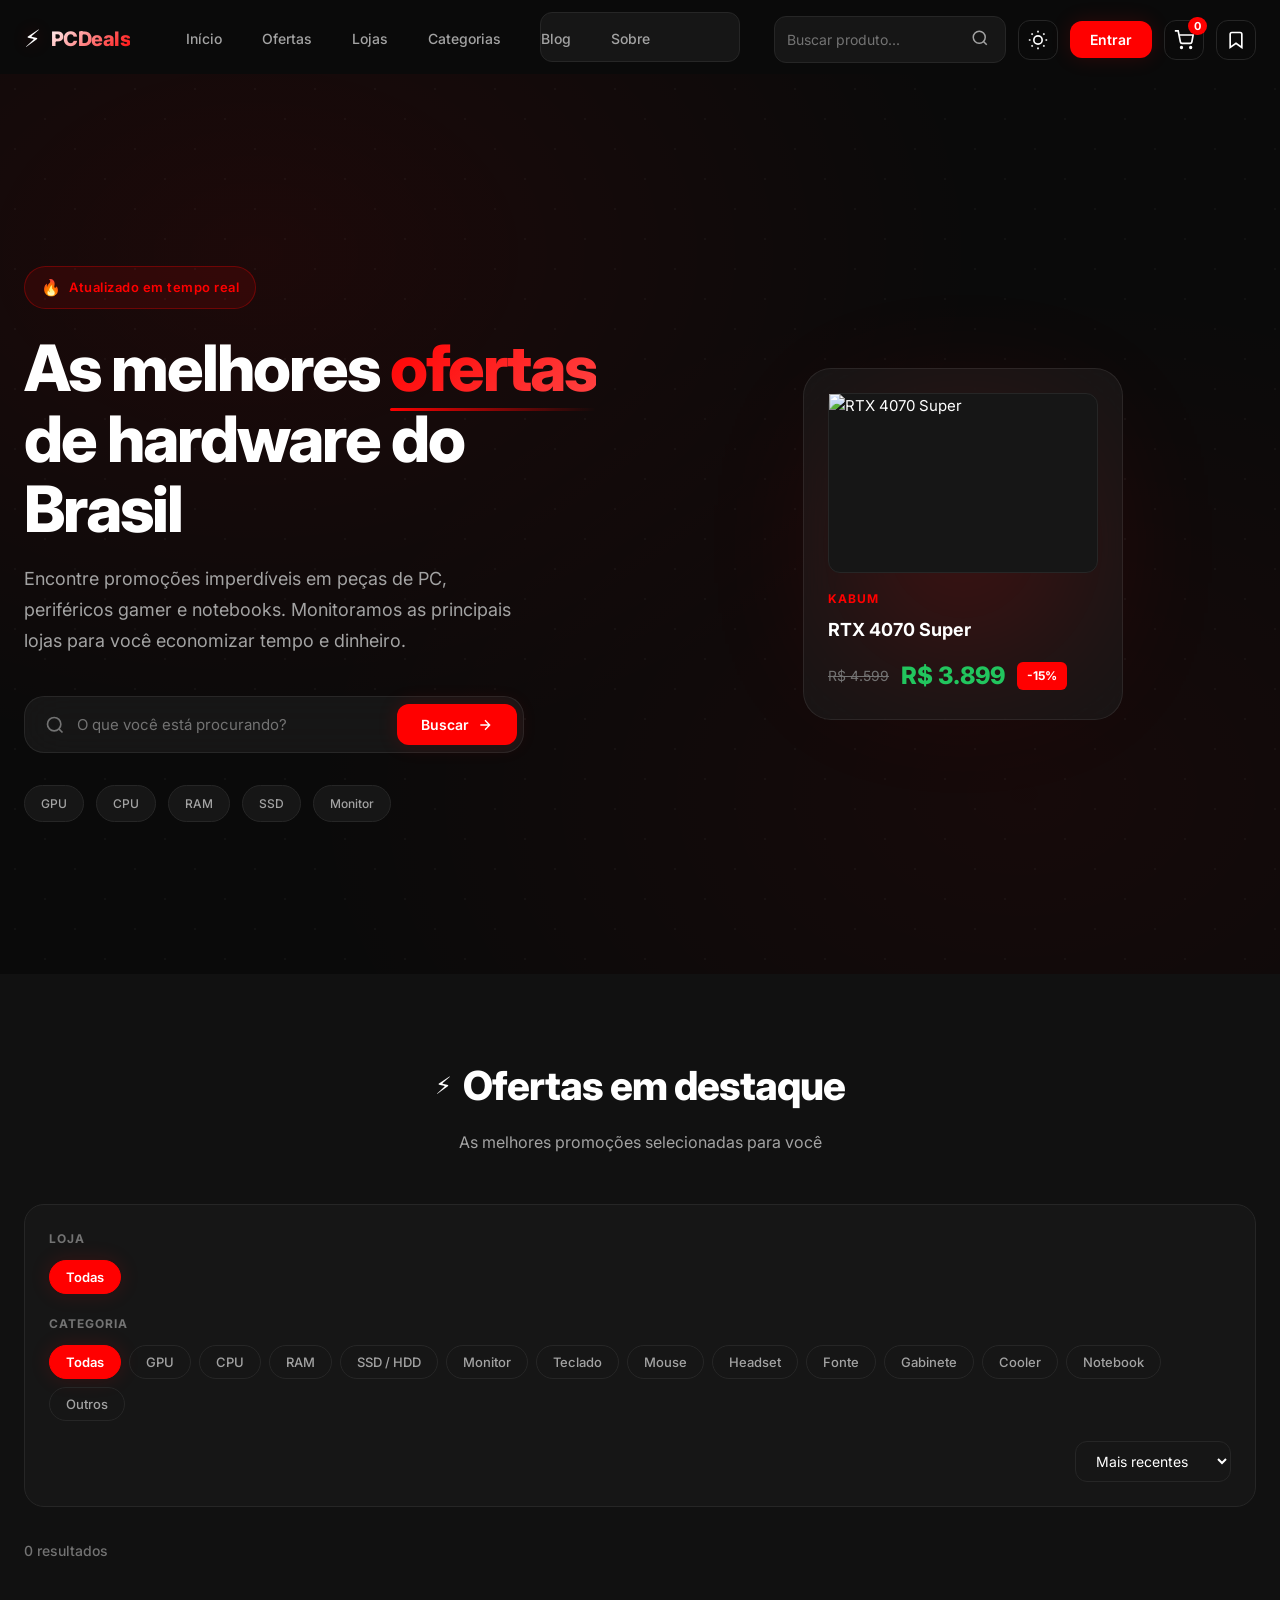
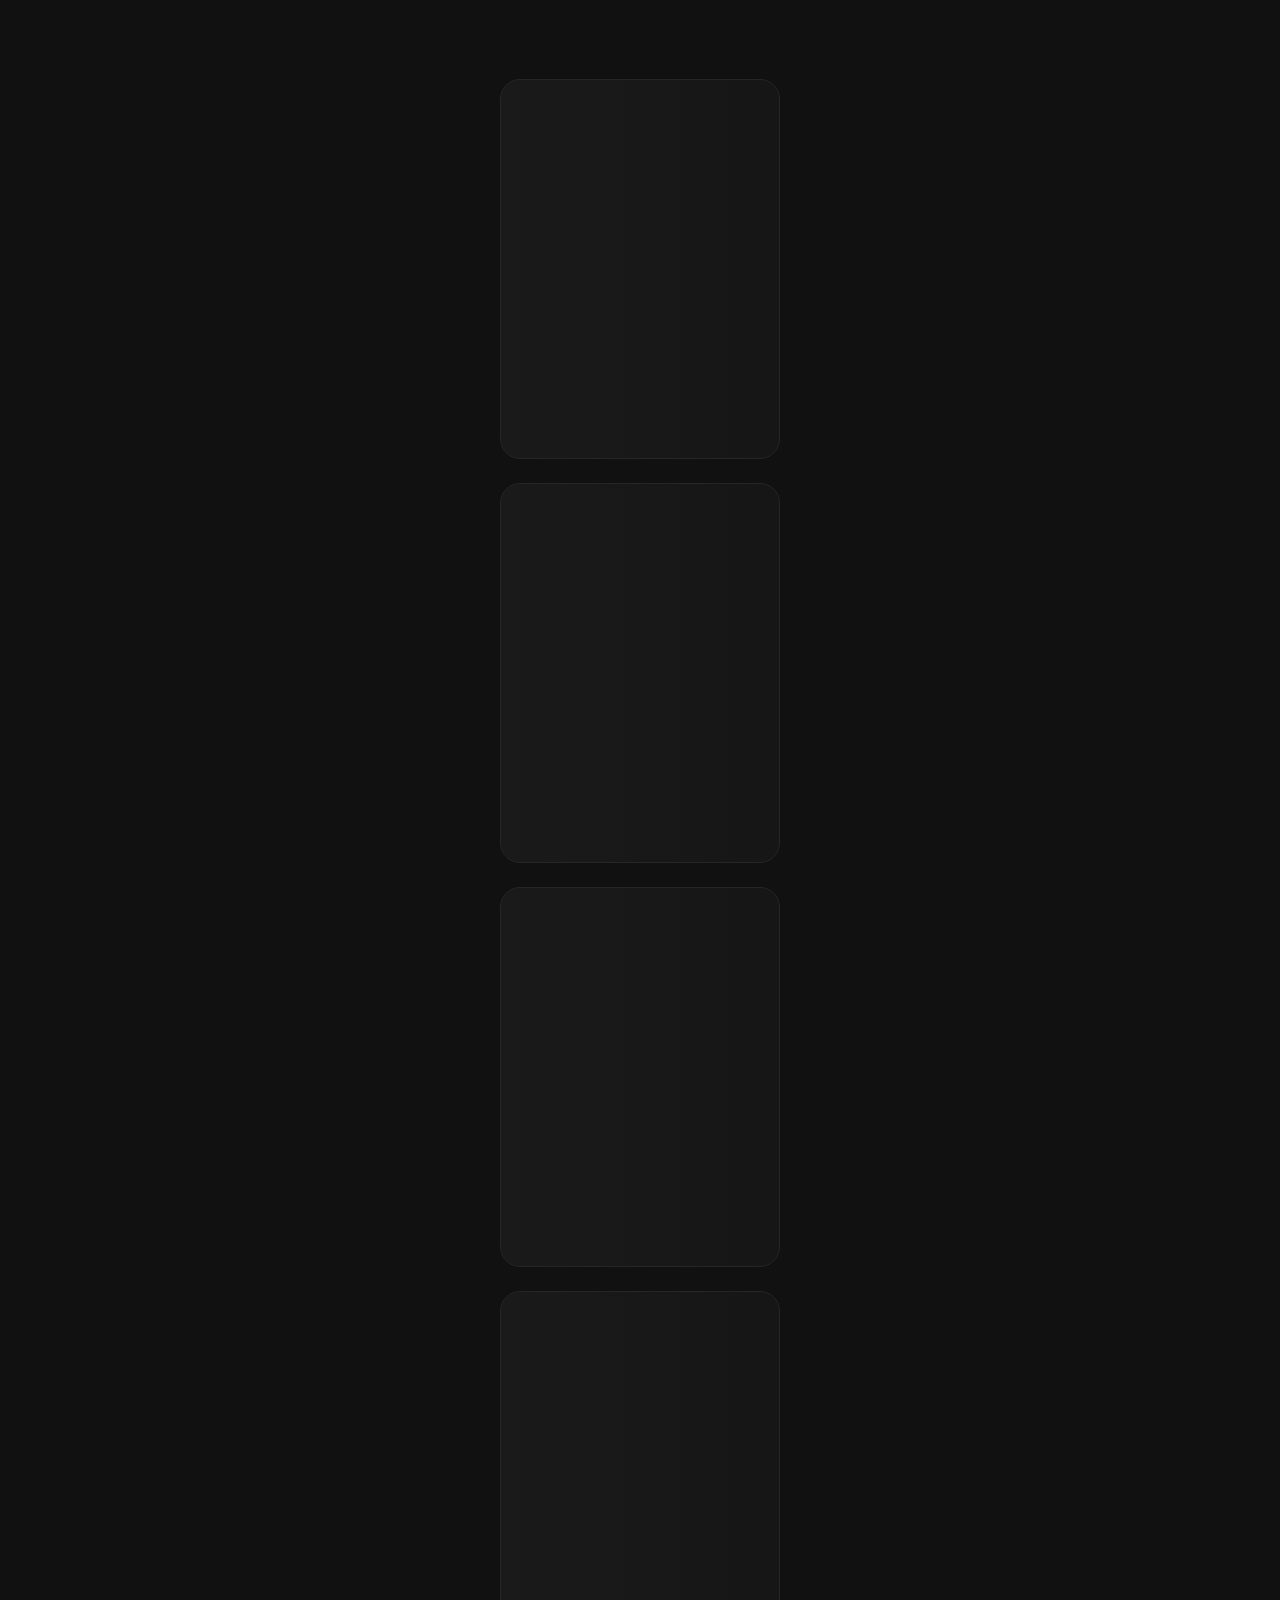
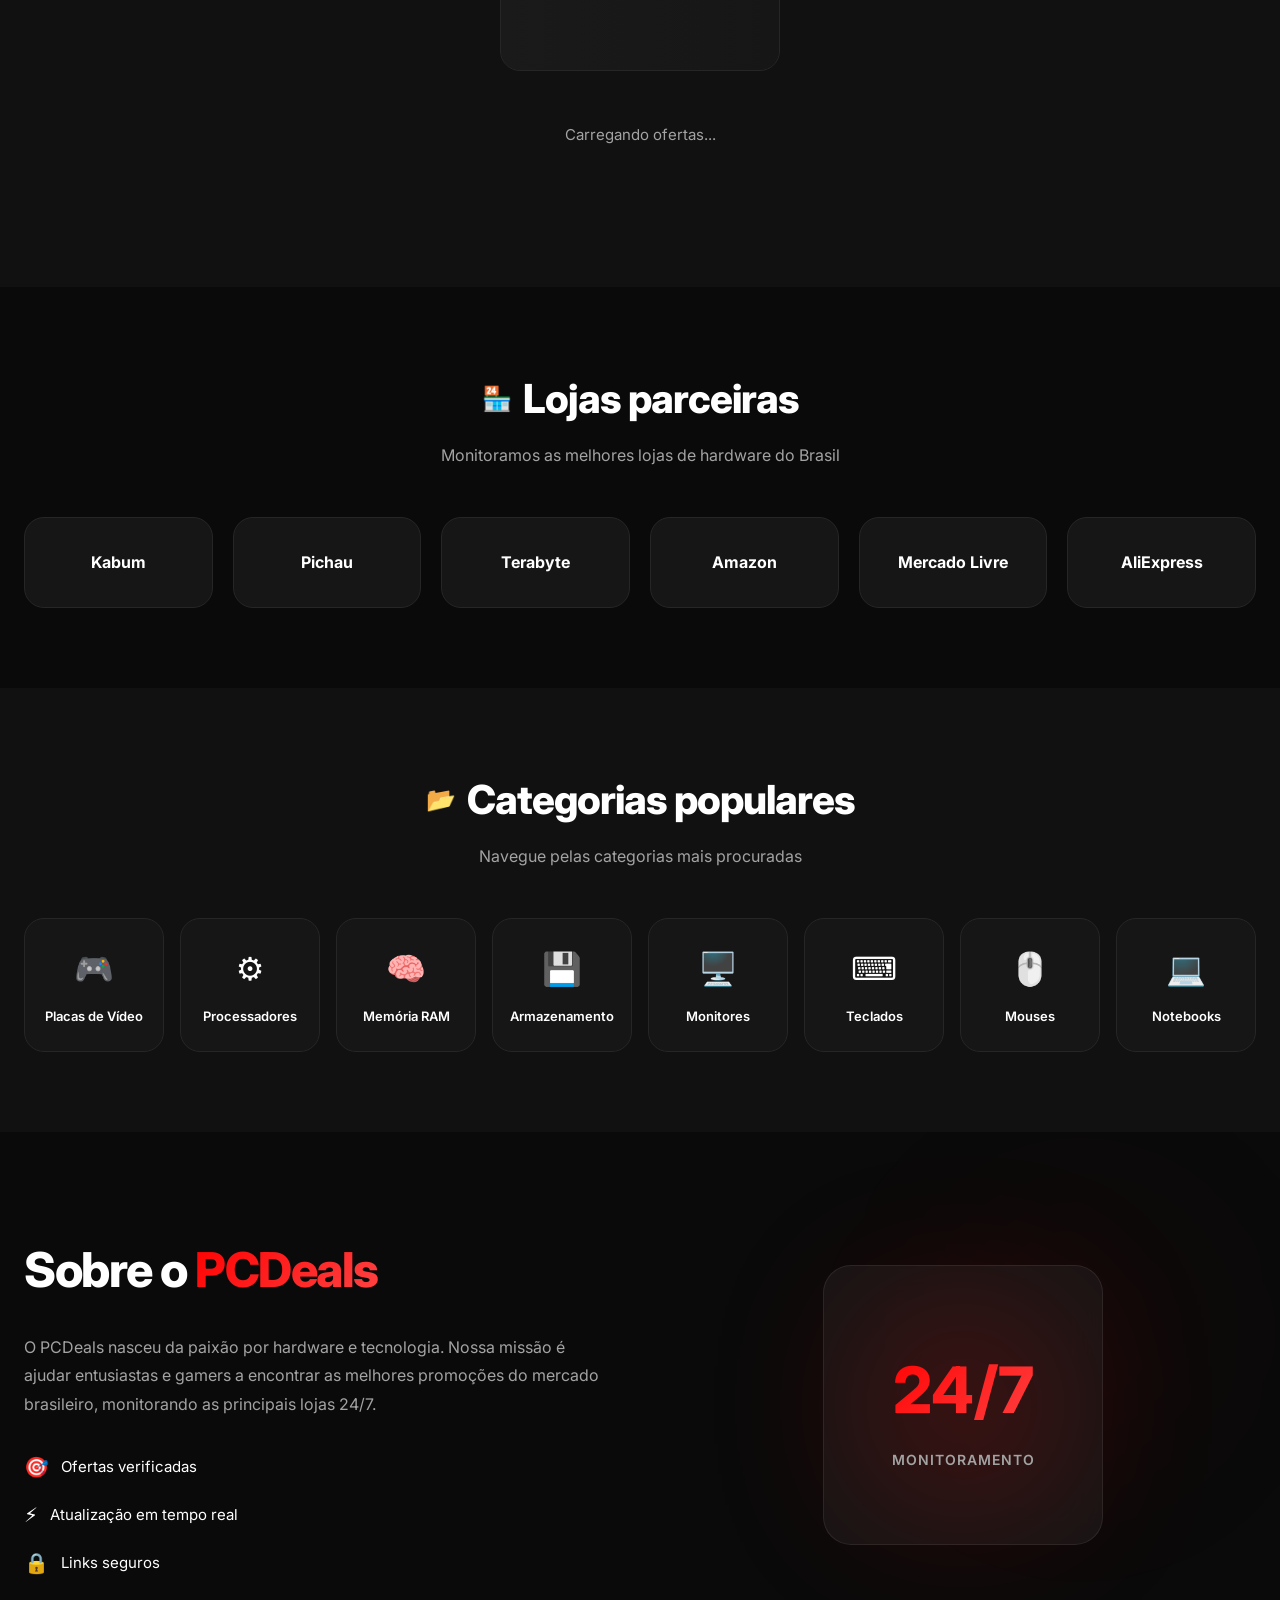
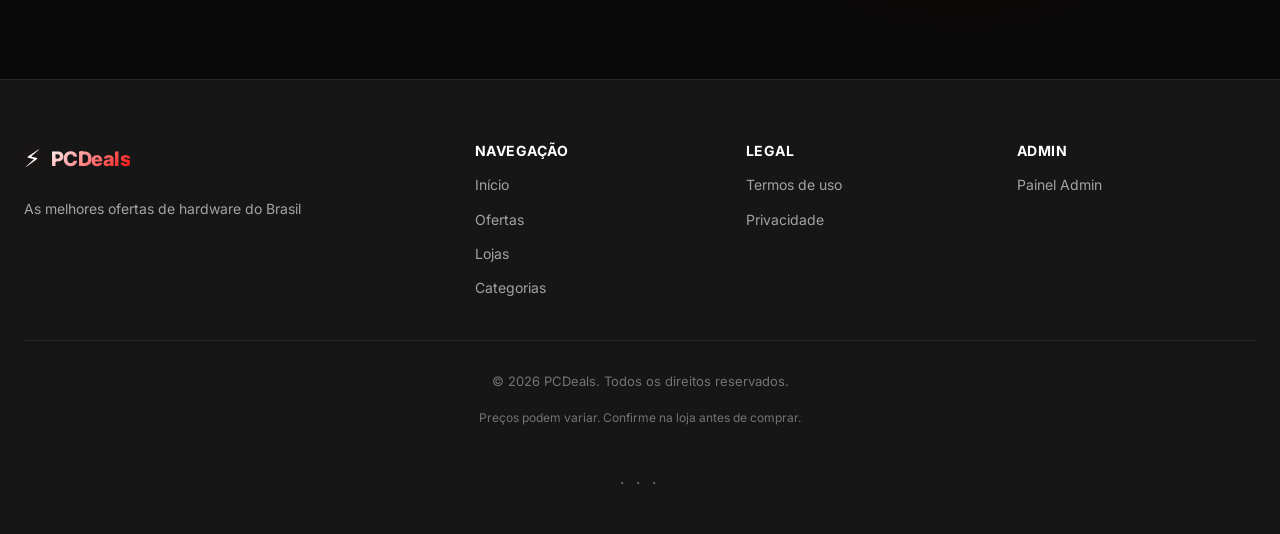
==== commit c31cc8a5: "Add cart and saved promos pages with full functionality" ====
--- a/index.html
+++ b/index.html
@@ -96,6 +96,11 @@
           </svg>
           <span class="cart-count" id="cartCount">0</span>
         </button>
+        <button class="btn-saved" id="btnSaved" title="Promoções Salvas">
+          <svg width="20" height="20" viewBox="0 0 24 24" fill="none" stroke="currentColor" stroke-width="2">
+            <path d="M19 21l-7-5-7 5V5a2 2 0 0 1 2-2h10a2 2 0 0 1 2 2z"/>
+          </svg>
+        </button>
         <button class="hamburger" id="hamburger" aria-label="Menu">
           <span></span><span></span><span></span>
         </button>
--- a/css/style.css
+++ b/css/style.css
@@ -395,6 +395,26 @@
   min-width: 18px;
   text-align: center;
 }
+
+/* ── Saved Button ──────────────────────────────────────── */
+.btn-saved {
+  background: transparent;
+  border: 1px solid var(--border);
+  color: var(--text);
+  width: 40px;
+  height: 40px;
+  border-radius: var(--radius);
+  display: flex;
+  align-items: center;
+  justify-content: center;
+  cursor: pointer;
+  transition: all var(--transition);
+}
+.btn-saved:hover {
+  border-color: #ef4444;
+  color: #ef4444;
+  background: rgba(239, 68, 68, 0.1);
+}
 .hamburger {
   display: none;
   flex-direction: column;
@@ -1072,6 +1092,281 @@
   color: white;
 }
 
+/* ── Cart Page ─────────────────────────────────────────── */
+.cart-section {
+  padding: 120px 20px 60px;
+  min-height: 100vh;
+}
+.cart-header {
+  text-align: center;
+  margin-bottom: 40px;
+}
+.cart-title {
+  font-size: 32px;
+  font-weight: 800;
+  color: var(--text);
+  margin-bottom: 12px;
+  display: flex;
+  align-items: center;
+  justify-content: center;
+  gap: 12px;
+}
+.cart-subtitle {
+  font-size: 16px;
+  color: var(--text-muted);
+}
+.cart-content {
+  max-width: 900px;
+  margin: 0 auto;
+}
+.cart-items {
+  display: flex;
+  flex-direction: column;
+  gap: 16px;
+  margin-bottom: 32px;
+}
+.cart-item {
+  background: var(--card);
+  border: 1px solid var(--border);
+  border-radius: var(--radius);
+  padding: 20px;
+  display: flex;
+  gap: 20px;
+  transition: all 0.3s ease;
+}
+.cart-item:hover {
+  border-color: var(--accent);
+  box-shadow: 0 4px 20px var(--accent-glow);
+}
+.cart-item-img {
+  width: 120px;
+  height: 120px;
+  border-radius: var(--radius-sm);
+  overflow: hidden;
+  background: var(--bg2);
+  display: flex;
+  align-items: center;
+  justify-content: center;
+  flex-shrink: 0;
+}
+.cart-item-img img {
+  width: 100%;
+  height: 100%;
+  object-fit: cover;
+}
+.cart-item-img .placeholder-icon {
+  font-size: 40px;
+}
+.cart-item-content {
+  flex: 1;
+  display: flex;
+  flex-direction: column;
+  justify-content: center;
+}
+.cart-item-store {
+  font-size: 12px;
+  color: var(--accent);
+  font-weight: 600;
+  text-transform: uppercase;
+  margin-bottom: 8px;
+}
+.cart-item-title {
+  font-size: 16px;
+  font-weight: 600;
+  color: var(--text);
+  margin-bottom: 12px;
+  line-height: 1.4;
+}
+.cart-item-prices {
+  display: flex;
+  align-items: center;
+  gap: 12px;
+  margin-bottom: 8px;
+}
+.cart-item-savings {
+  font-size: 13px;
+  color: #10b981;
+  font-weight: 600;
+}
+.cart-item-actions {
+  display: flex;
+  flex-direction: column;
+  gap: 8px;
+}
+.btn-remove {
+  background: var(--bg2);
+  border: 1px solid var(--border);
+  color: #ef4444;
+  width: 36px;
+  height: 36px;
+  border-radius: var(--radius-sm);
+  display: flex;
+  align-items: center;
+  justify-content: center;
+  cursor: pointer;
+  transition: all 0.3s ease;
+}
+.btn-remove:hover {
+  background: #ef4444;
+  color: white;
+  border-color: #ef4444;
+}
+.btn-view {
+  background: var(--accent);
+  border: none;
+  color: white;
+  padding: 10px 16px;
+  border-radius: var(--radius-sm);
+  font-size: 13px;
+  font-weight: 600;
+  text-decoration: none;
+  display: flex;
+  align-items: center;
+  gap: 8px;
+  transition: all 0.3s ease;
+}
+.btn-view:hover {
+  background: var(--accent-hover);
+  transform: translateY(-2px);
+}
+.cart-empty {
+  text-align: center;
+  padding: 80px 20px;
+  display: flex;
+  flex-direction: column;
+  align-items: center;
+  gap: 20px;
+}
+.cart-empty .empty-icon {
+  font-size: 80px;
+}
+.cart-empty h3 {
+  font-size: 24px;
+  font-weight: 700;
+  color: var(--text);
+  margin: 0;
+}
+.cart-empty p {
+  font-size: 16px;
+  color: var(--text-muted);
+  margin: 0;
+}
+.cart-summary {
+  background: var(--card);
+  border: 1px solid var(--border);
+  border-radius: var(--radius);
+  padding: 24px;
+}
+.summary-item {
+  display: flex;
+  justify-content: space-between;
+  align-items: center;
+  padding: 12px 0;
+  border-bottom: 1px solid var(--border);
+}
+.summary-item:last-child {
+  border-bottom: none;
+}
+.summary-label {
+  font-size: 14px;
+  color: var(--text-muted);
+}
+.summary-value {
+  font-size: 16px;
+  font-weight: 700;
+  color: var(--text);
+}
+.summary-value.text-success {
+  color: #10b981;
+}
+.summary-actions {
+  display: flex;
+  gap: 12px;
+  margin-top: 20px;
+}
+.summary-actions .btn-secondary {
+  flex: 1;
+}
+.summary-actions .btn-primary {
+  flex: 1;
+}
+
+/* ── Saved Page ─────────────────────────────────────────── */
+.saved-section {
+  padding: 120px 20px 60px;
+  min-height: 100vh;
+}
+.saved-header {
+  text-align: center;
+  margin-bottom: 40px;
+}
+.saved-title {
+  font-size: 32px;
+  font-weight: 800;
+  color: var(--text);
+  margin-bottom: 12px;
+  display: flex;
+  align-items: center;
+  justify-content: center;
+  gap: 12px;
+}
+.saved-subtitle {
+  font-size: 16px;
+  color: var(--text-muted);
+}
+.saved-content {
+  max-width: 1200px;
+  margin: 0 auto;
+}
+.saved-grid {
+  display: grid;
+  grid-template-columns: repeat(auto-fill, minmax(280px, 1fr));
+  gap: 24px;
+}
+.saved-empty {
+  text-align: center;
+  padding: 80px 20px;
+  display: flex;
+  flex-direction: column;
+  align-items: center;
+  gap: 20px;
+}
+.saved-empty .empty-icon {
+  font-size: 80px;
+}
+.saved-empty h3 {
+  font-size: 24px;
+  font-weight: 700;
+  color: var(--text);
+  margin: 0;
+}
+.saved-empty p {
+  font-size: 16px;
+  color: var(--text-muted);
+  margin: 0;
+}
+.btn-unsave {
+  position: absolute;
+  top: 12px;
+  right: 12px;
+  background: rgba(239, 68, 68, 0.9);
+  border: none;
+  color: white;
+  width: 36px;
+  height: 36px;
+  border-radius: 50%;
+  display: flex;
+  align-items: center;
+  justify-content: center;
+  cursor: pointer;
+  transition: all 0.3s ease;
+  z-index: 2;
+}
+.btn-unsave:hover {
+  background: #dc2626;
+  transform: scale(1.1);
+}
+
 /* ── Skeleton Loading ───────────────────────────────────── */
 .skeleton-grid {
   display: grid;
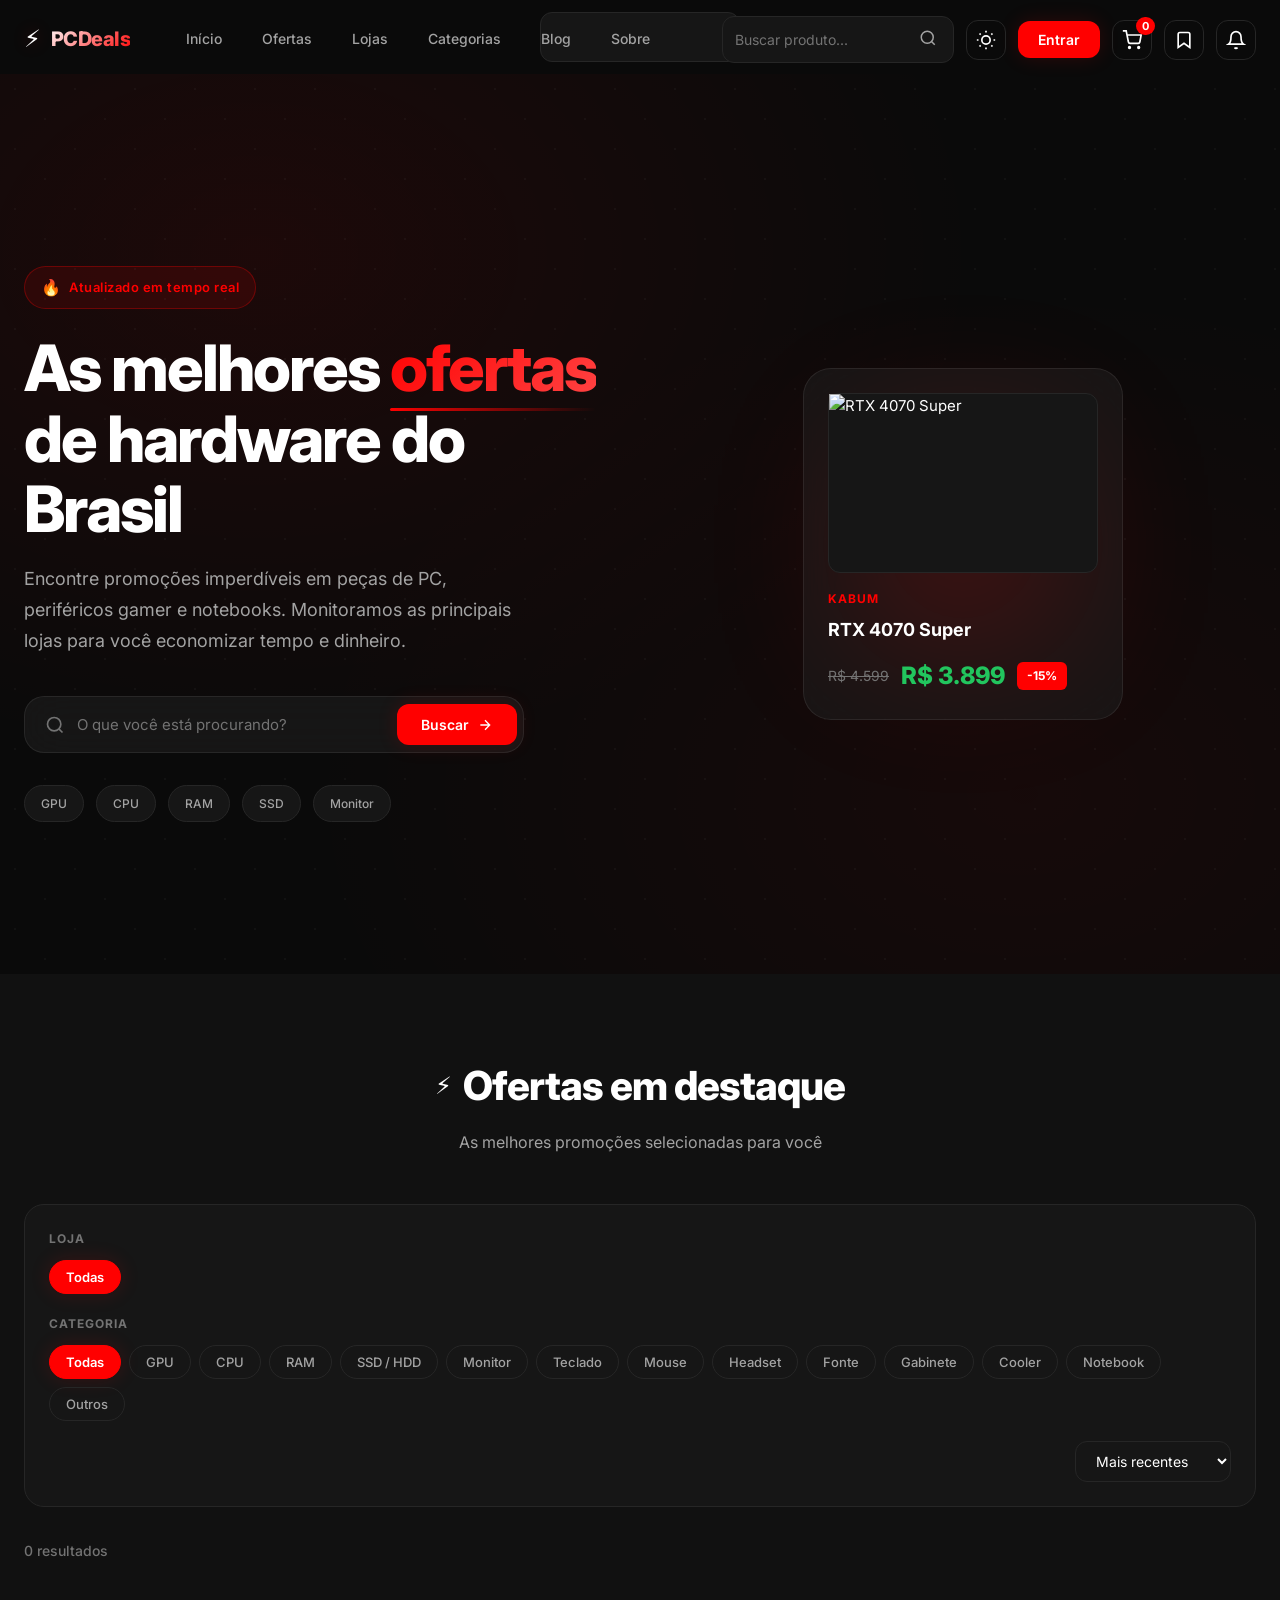
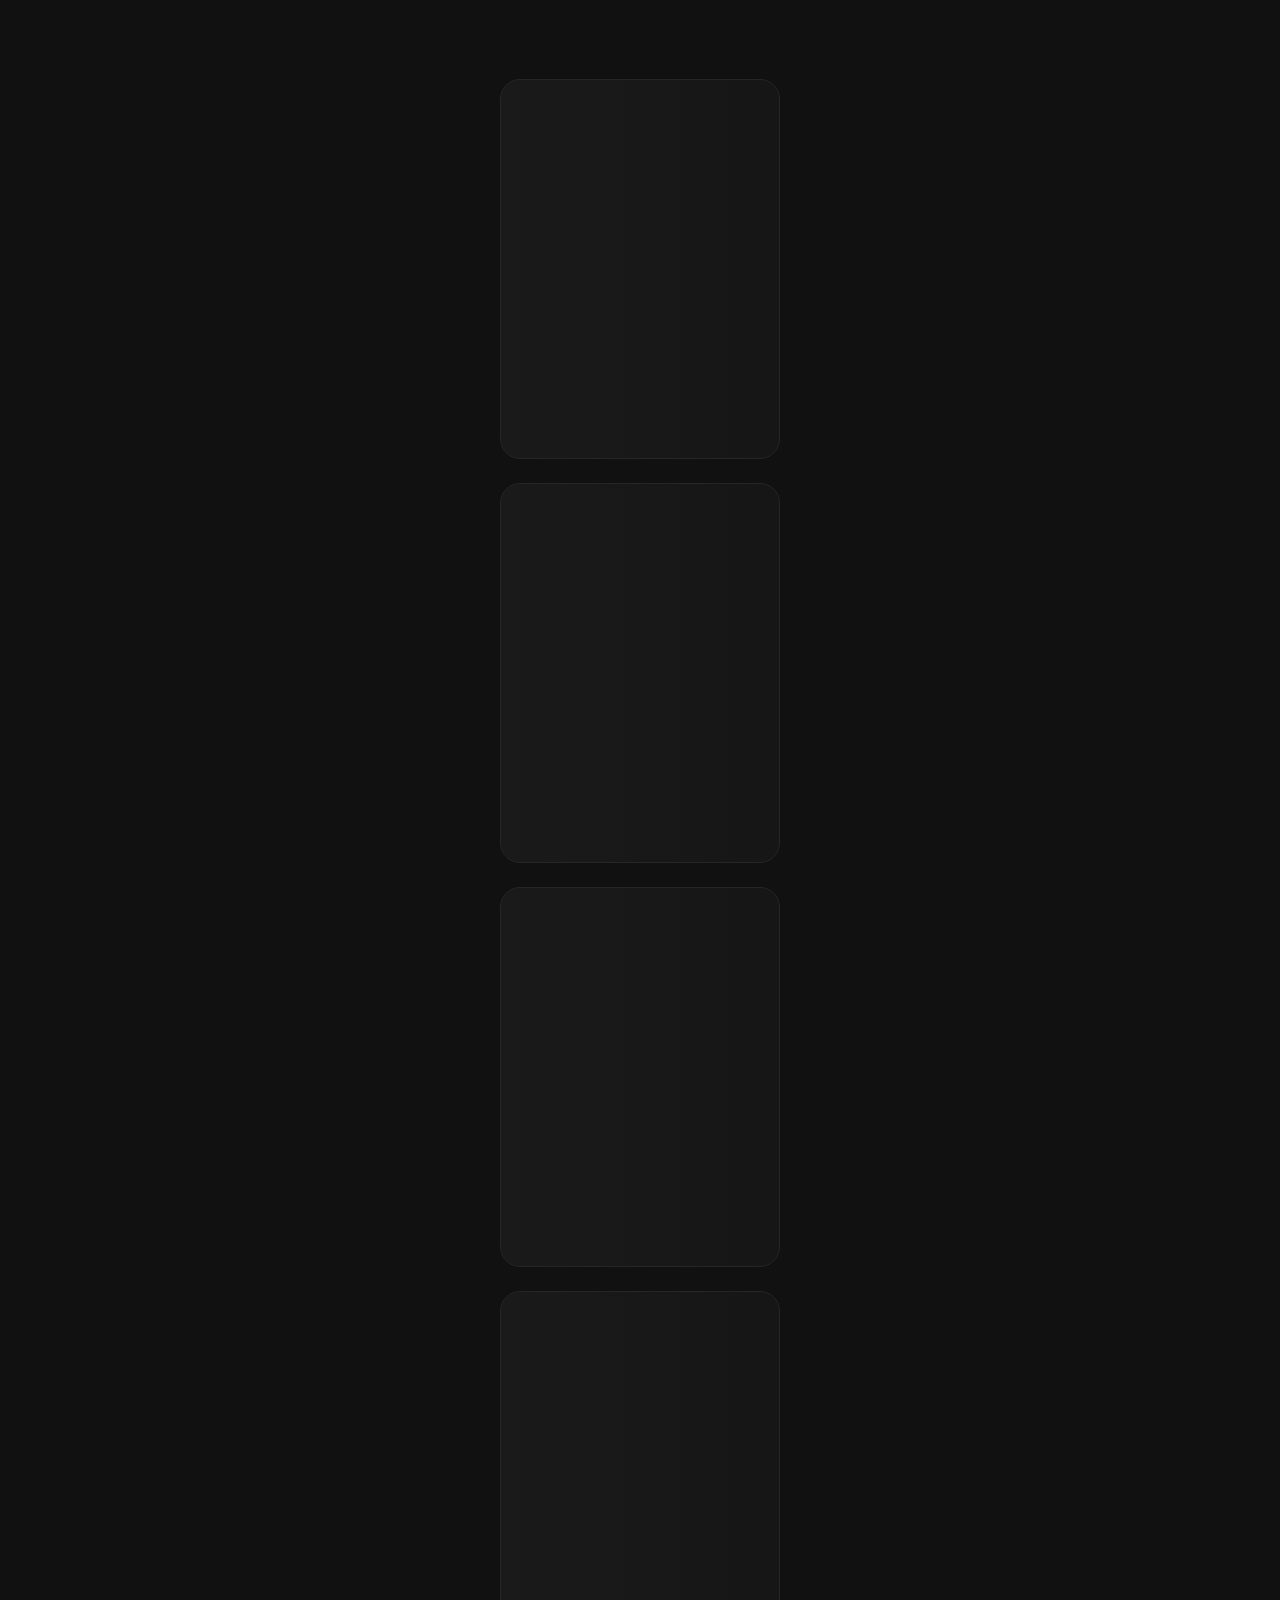
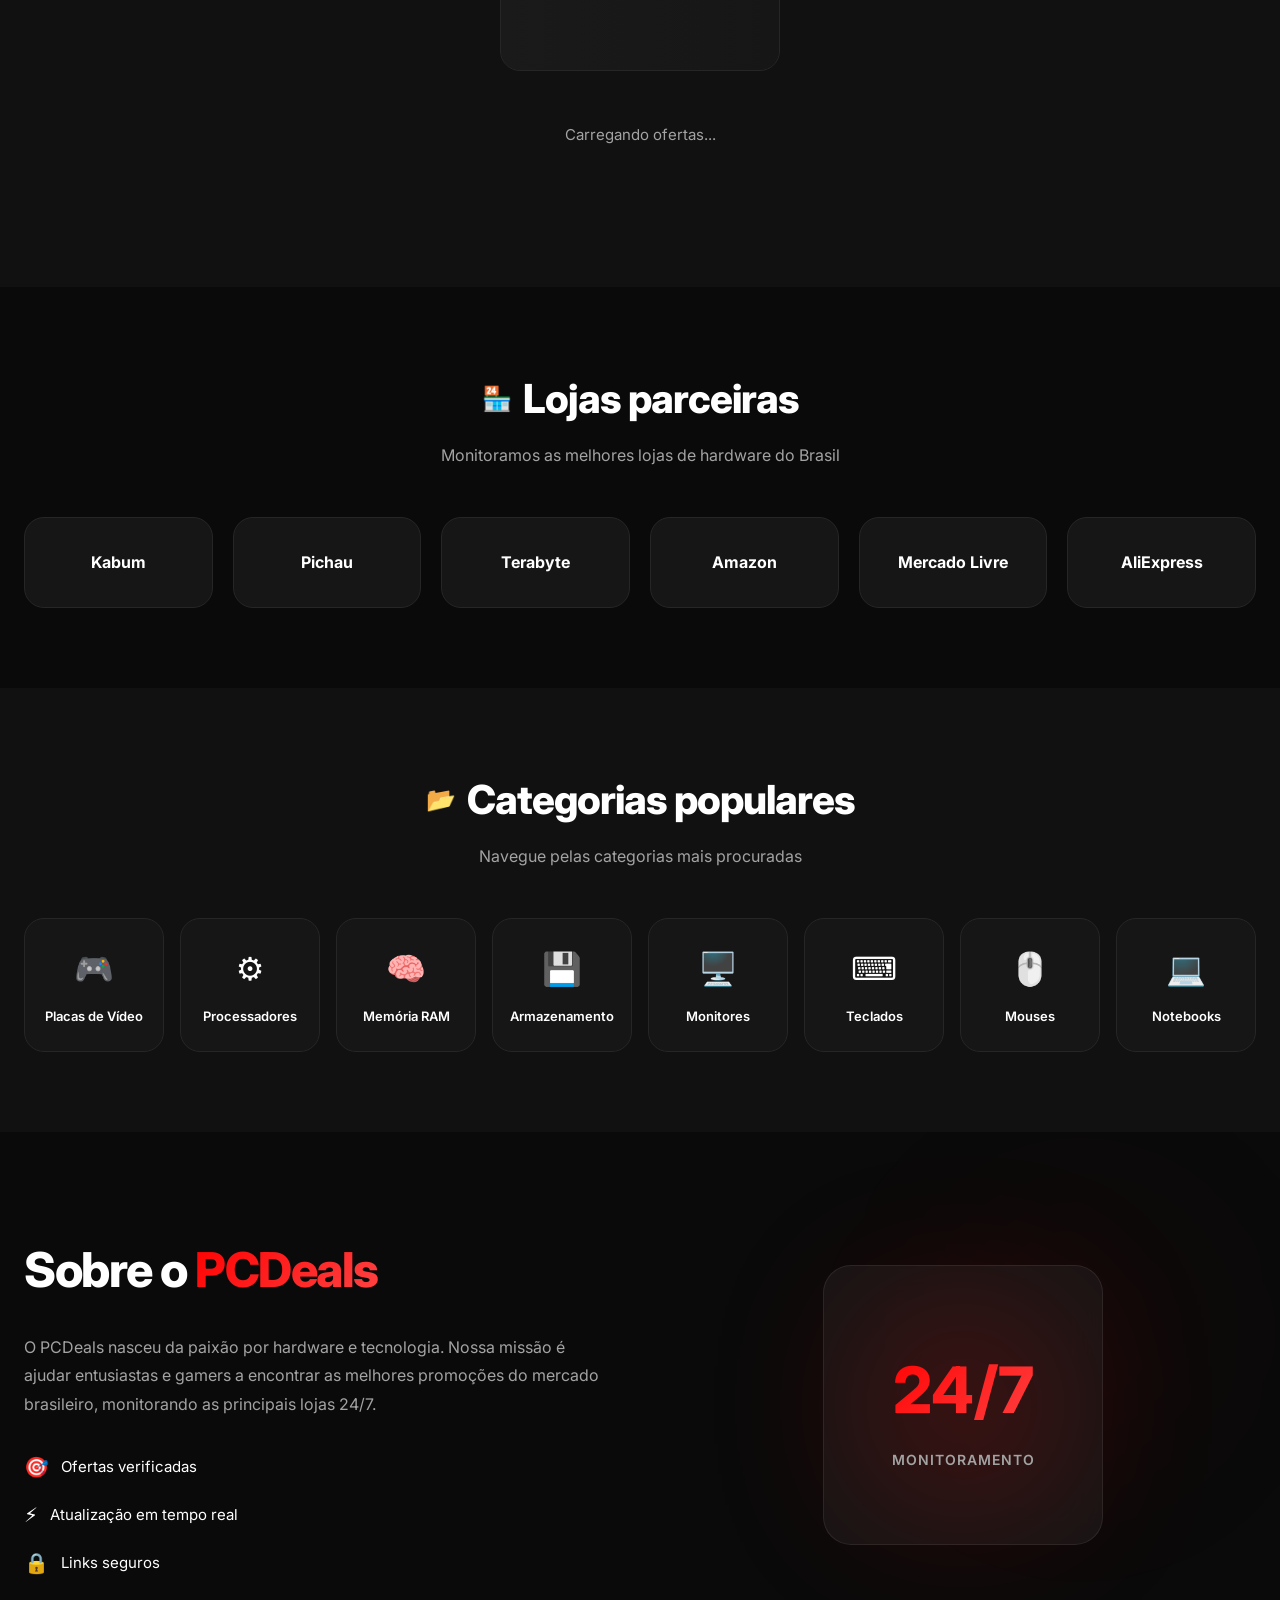
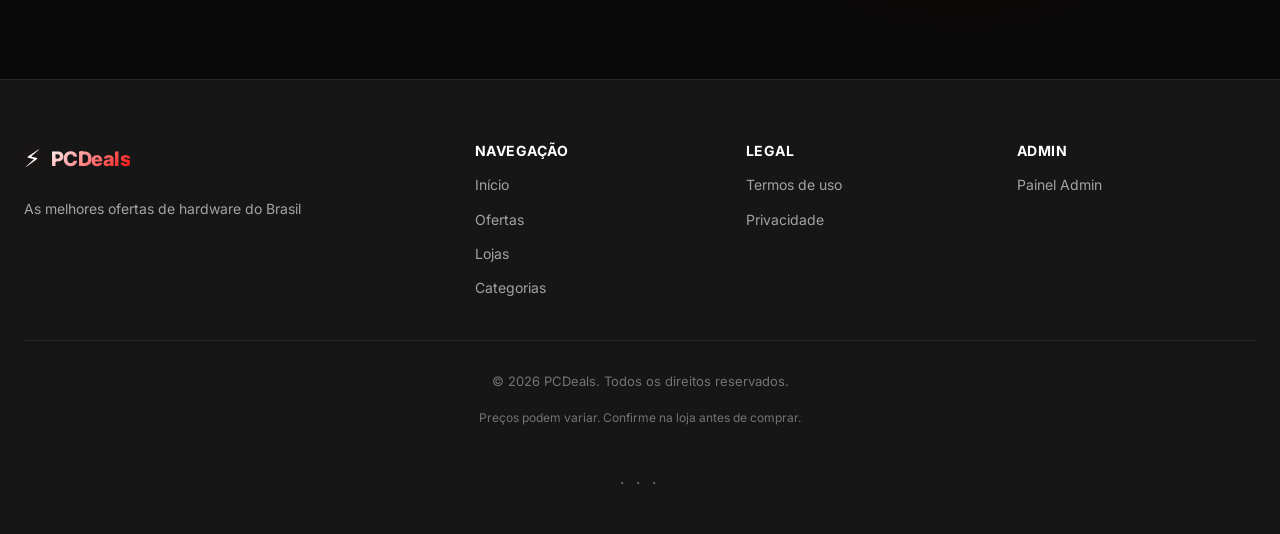
==== commit d0fd3a9c: "Add price alerts page with full functionality" ====
--- a/index.html
+++ b/index.html
@@ -101,6 +101,12 @@
             <path d="M19 21l-7-5-7 5V5a2 2 0 0 1 2-2h10a2 2 0 0 1 2 2z"/>
           </svg>
         </button>
+        <button class="btn-alerts" id="btnAlerts" title="Alertas de Preço">
+          <svg width="20" height="20" viewBox="0 0 24 24" fill="none" stroke="currentColor" stroke-width="2">
+            <path d="M18 8A6 6 0 0 0 6 8c0 7-3 9-3 9h18s-3-2-3-9"/>
+            <path d="M13.73 21a2 2 0 0 1-3.46 0"/>
+          </svg>
+        </button>
         <button class="hamburger" id="hamburger" aria-label="Menu">
           <span></span><span></span><span></span>
         </button>
--- a/css/style.css
+++ b/css/style.css
@@ -415,6 +415,26 @@
   color: #ef4444;
   background: rgba(239, 68, 68, 0.1);
 }
+
+/* ── Alerts Button ─────────────────────────────────────── */
+.btn-alerts {
+  background: transparent;
+  border: 1px solid var(--border);
+  color: var(--text);
+  width: 40px;
+  height: 40px;
+  border-radius: var(--radius);
+  display: flex;
+  align-items: center;
+  justify-content: center;
+  cursor: pointer;
+  transition: all var(--transition);
+}
+.btn-alerts:hover {
+  border-color: #f59e0b;
+  color: #f59e0b;
+  background: rgba(245, 158, 11, 0.1);
+}
 .hamburger {
   display: none;
   flex-direction: column;
@@ -1367,6 +1387,168 @@
   transform: scale(1.1);
 }
 
+/* ── Alerts Page ───────────────────────────────────────── */
+.alerts-section {
+  padding: 120px 20px 60px;
+  min-height: 100vh;
+}
+.alerts-header {
+  text-align: center;
+  margin-bottom: 40px;
+}
+.alerts-title {
+  font-size: 32px;
+  font-weight: 800;
+  color: var(--text);
+  margin-bottom: 12px;
+  display: flex;
+  align-items: center;
+  justify-content: center;
+  gap: 12px;
+}
+.alerts-subtitle {
+  font-size: 16px;
+  color: var(--text-muted);
+}
+.alerts-content {
+  max-width: 900px;
+  margin: 0 auto;
+}
+.alerts-list {
+  display: flex;
+  flex-direction: column;
+  gap: 16px;
+}
+.alert-item {
+  background: var(--card);
+  border: 1px solid var(--border);
+  border-radius: var(--radius);
+  padding: 20px;
+  display: flex;
+  gap: 20px;
+  transition: all 0.3s ease;
+}
+.alert-item:hover {
+  border-color: var(--accent);
+  box-shadow: 0 4px 20px var(--accent-glow);
+}
+.alert-item-img {
+  width: 100px;
+  height: 100px;
+  border-radius: var(--radius-sm);
+  overflow: hidden;
+  background: var(--bg2);
+  display: flex;
+  align-items: center;
+  justify-content: center;
+  flex-shrink: 0;
+}
+.alert-item-img img {
+  width: 100%;
+  height: 100%;
+  object-fit: cover;
+}
+.alert-item-img .placeholder-icon {
+  font-size: 40px;
+}
+.alert-item-content {
+  flex: 1;
+  display: flex;
+  flex-direction: column;
+  justify-content: center;
+}
+.alert-item-store {
+  font-size: 12px;
+  color: var(--accent);
+  font-weight: 600;
+  text-transform: uppercase;
+  margin-bottom: 8px;
+}
+.alert-item-title {
+  font-size: 16px;
+  font-weight: 600;
+  color: var(--text);
+  margin-bottom: 12px;
+  line-height: 1.4;
+}
+.alert-item-prices {
+  display: flex;
+  flex-direction: column;
+  gap: 4px;
+  margin-bottom: 8px;
+}
+.price-current {
+  font-size: 14px;
+  color: var(--text);
+  font-weight: 500;
+}
+.price-target {
+  font-size: 14px;
+  color: #10b981;
+  font-weight: 600;
+}
+.alert-item-status {
+  font-size: 13px;
+  font-weight: 600;
+  padding: 6px 12px;
+  border-radius: var(--radius-sm);
+  display: inline-block;
+  width: fit-content;
+}
+.alert-item-status.status-success {
+  background: rgba(16, 185, 129, 0.1);
+  color: #10b981;
+}
+.alert-item-status.status-waiting {
+  background: rgba(245, 158, 11, 0.1);
+  color: #f59e0b;
+}
+.alert-item-actions {
+  display: flex;
+  flex-direction: column;
+  gap: 8px;
+}
+.btn-remove-alert {
+  background: var(--bg2);
+  border: 1px solid var(--border);
+  color: #ef4444;
+  width: 36px;
+  height: 36px;
+  border-radius: var(--radius-sm);
+  display: flex;
+  align-items: center;
+  justify-content: center;
+  cursor: pointer;
+  transition: all 0.3s ease;
+}
+.btn-remove-alert:hover {
+  background: #ef4444;
+  color: white;
+  border-color: #ef4444;
+}
+.alerts-empty {
+  text-align: center;
+  padding: 80px 20px;
+  display: flex;
+  flex-direction: column;
+  align-items: center;
+  gap: 20px;
+}
+.alerts-empty .empty-icon {
+  font-size: 80px;
+}
+.alerts-empty h3 {
+  font-size: 24px;
+  font-weight: 700;
+  color: var(--text);
+  margin: 0;
+}
+.alerts-empty p {
+  font-size: 16px;
+  color: var(--text-muted);
+  margin: 0;
+}
+
 /* ── Skeleton Loading ───────────────────────────────────── */
 .skeleton-grid {
   display: grid;
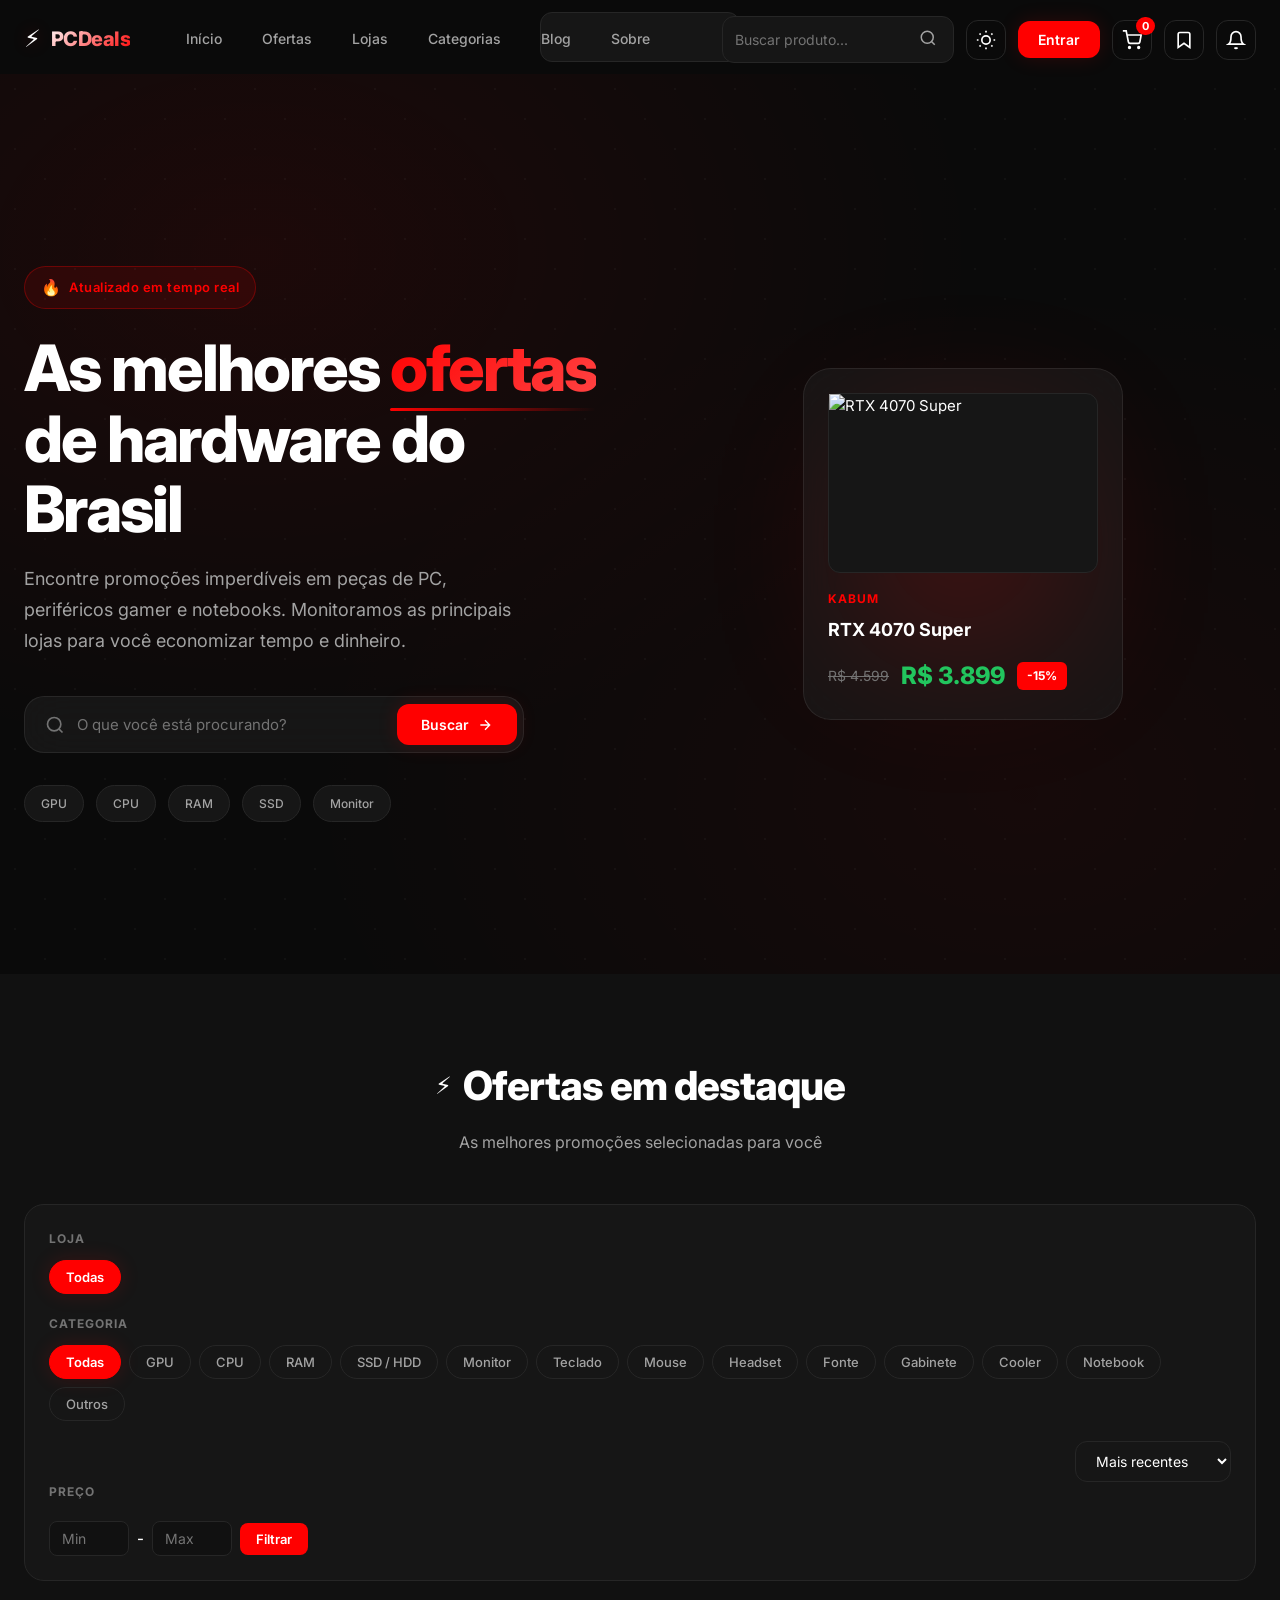
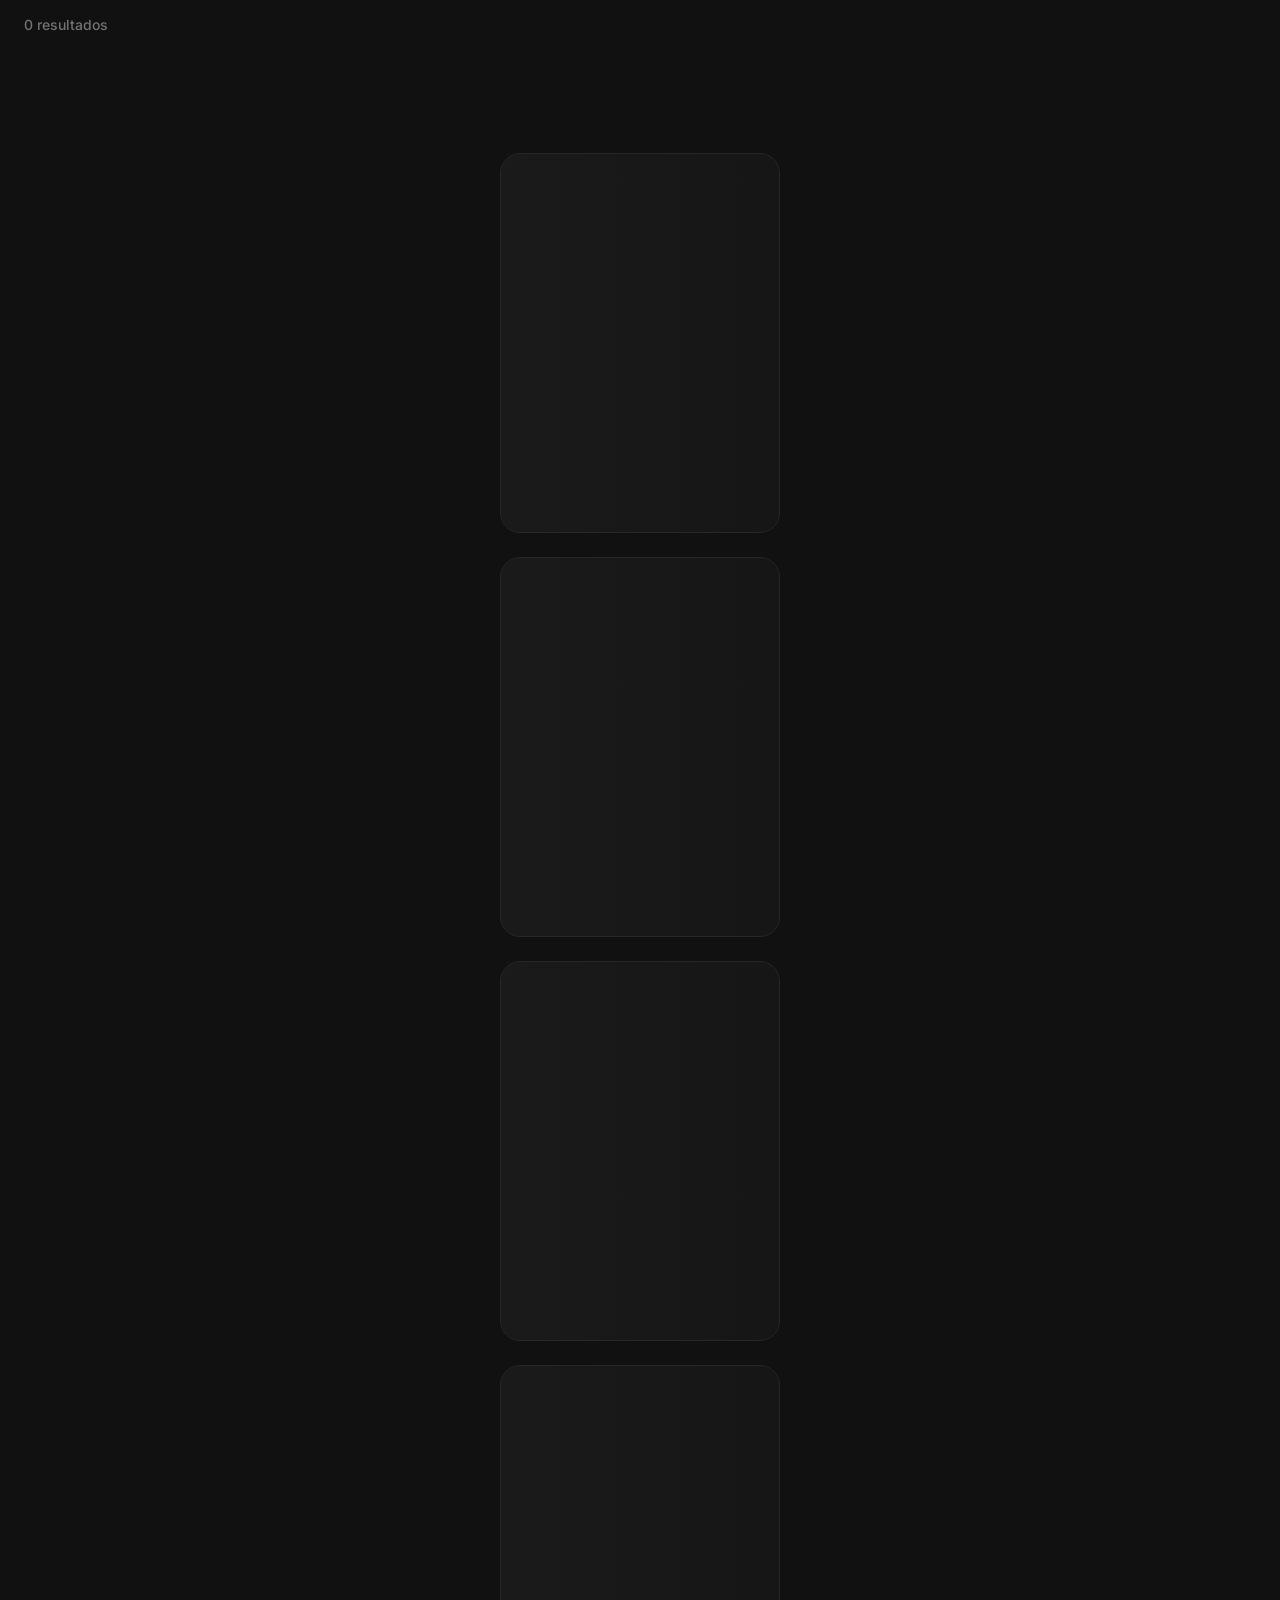
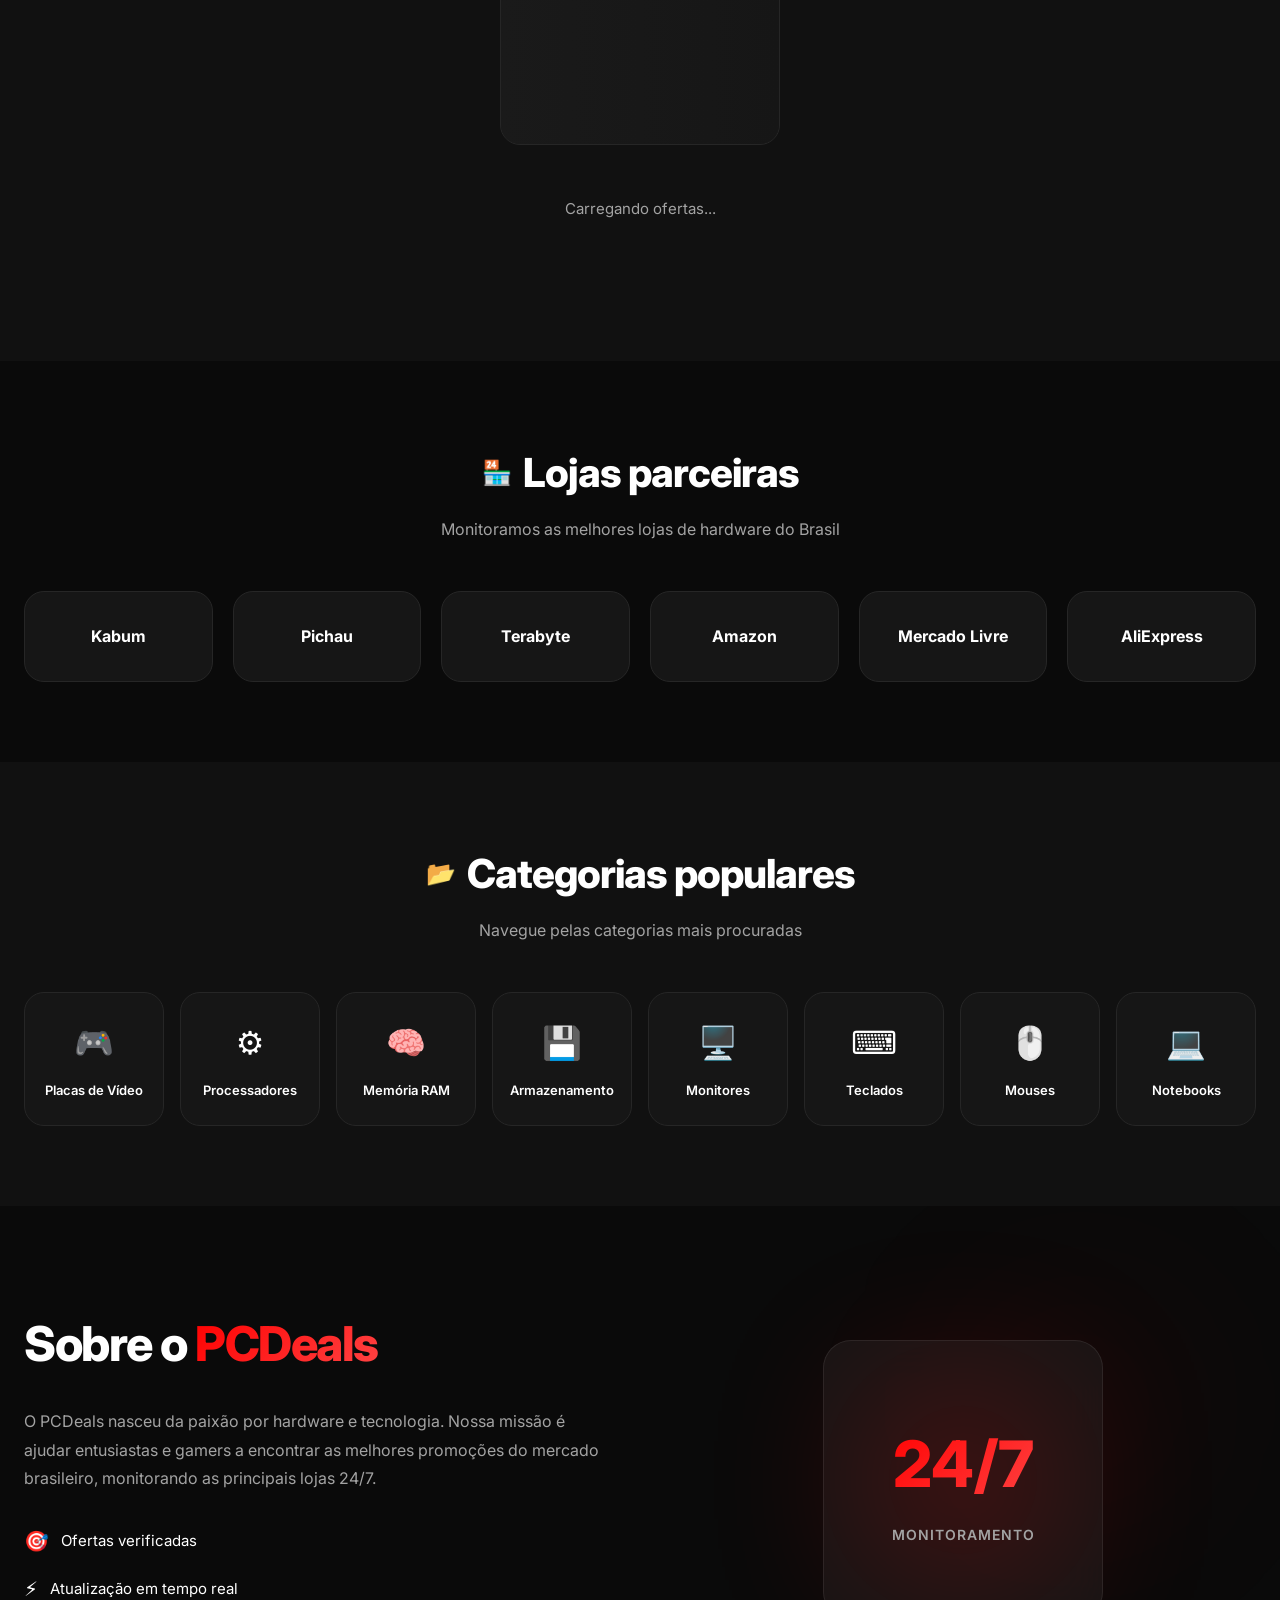
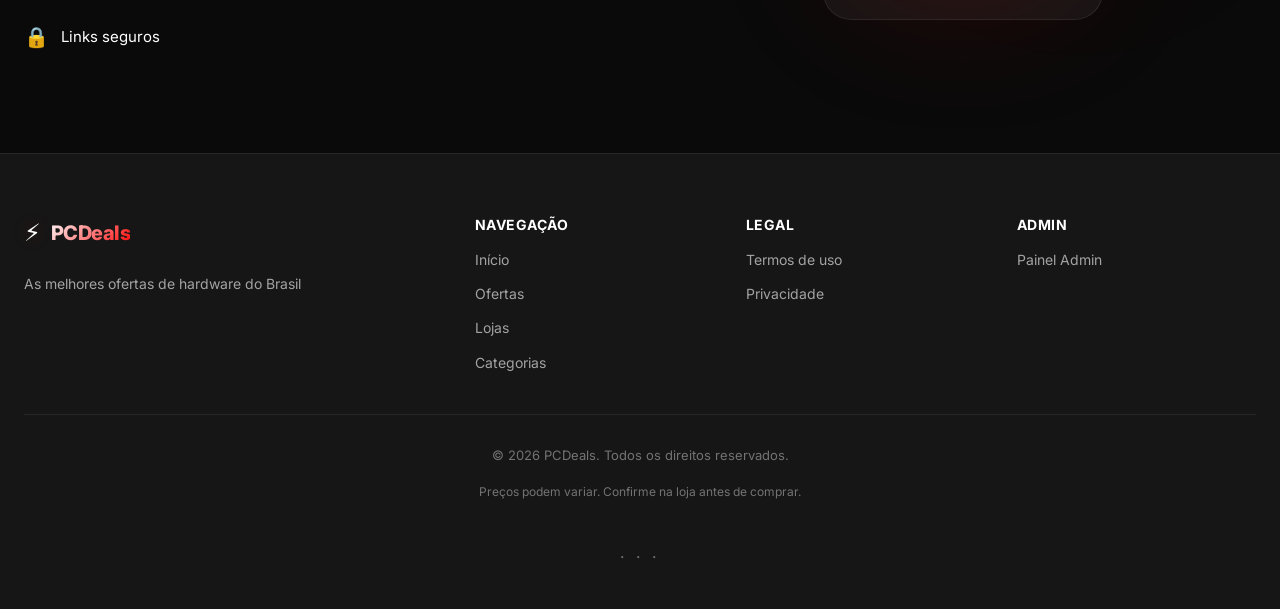
==== commit 9b52aaae: "Remove admin panel and add useful features (price filters, improved search, sorting)" ====
--- a/index.html
+++ b/index.html
@@ -260,7 +260,18 @@
             <option value="discount">Maior desconto</option>
             <option value="price_asc">Menor preço</option>
             <option value="price_desc">Maior preço</option>
+            <option value="popular">Mais populares</option>
           </select>
+        </div>
+
+        <div class="price-filter-group">
+          <span class="filter-label">Preço</span>
+          <div class="price-range">
+            <input type="number" id="priceMin" class="price-input" placeholder="Min" min="0" />
+            <span class="price-separator">-</span>
+            <input type="number" id="priceMax" class="price-input" placeholder="Max" min="0" />
+            <button id="applyPriceFilter" class="btn-filter-apply">Filtrar</button>
+          </div>
         </div>
       </div>
 
--- a/css/style.css
+++ b/css/style.css
@@ -1549,6 +1549,52 @@
   margin: 0;
 }
 
+/* ── Price Filter ───────────────────────────────────────── */
+.price-filter-group {
+  display: flex;
+  flex-direction: column;
+  gap: 8px;
+}
+.price-range {
+  display: flex;
+  align-items: center;
+  gap: 8px;
+}
+.price-input {
+  width: 80px;
+  padding: 8px 12px;
+  background: var(--bg2);
+  border: 1px solid var(--border);
+  border-radius: var(--radius-sm);
+  color: var(--text);
+  font-size: 14px;
+  transition: all var(--transition);
+}
+.price-input:focus {
+  outline: none;
+  border-color: var(--accent);
+  background: var(--card);
+}
+.price-separator {
+  color: var(--text-muted);
+  font-weight: 500;
+}
+.btn-filter-apply {
+  padding: 8px 16px;
+  background: var(--accent);
+  border: none;
+  border-radius: var(--radius-sm);
+  color: white;
+  font-size: 13px;
+  font-weight: 600;
+  cursor: pointer;
+  transition: all var(--transition);
+}
+.btn-filter-apply:hover {
+  background: var(--accent-hover);
+  transform: translateY(-1px);
+}
+
 /* ── Skeleton Loading ───────────────────────────────────── */
 .skeleton-grid {
   display: grid;
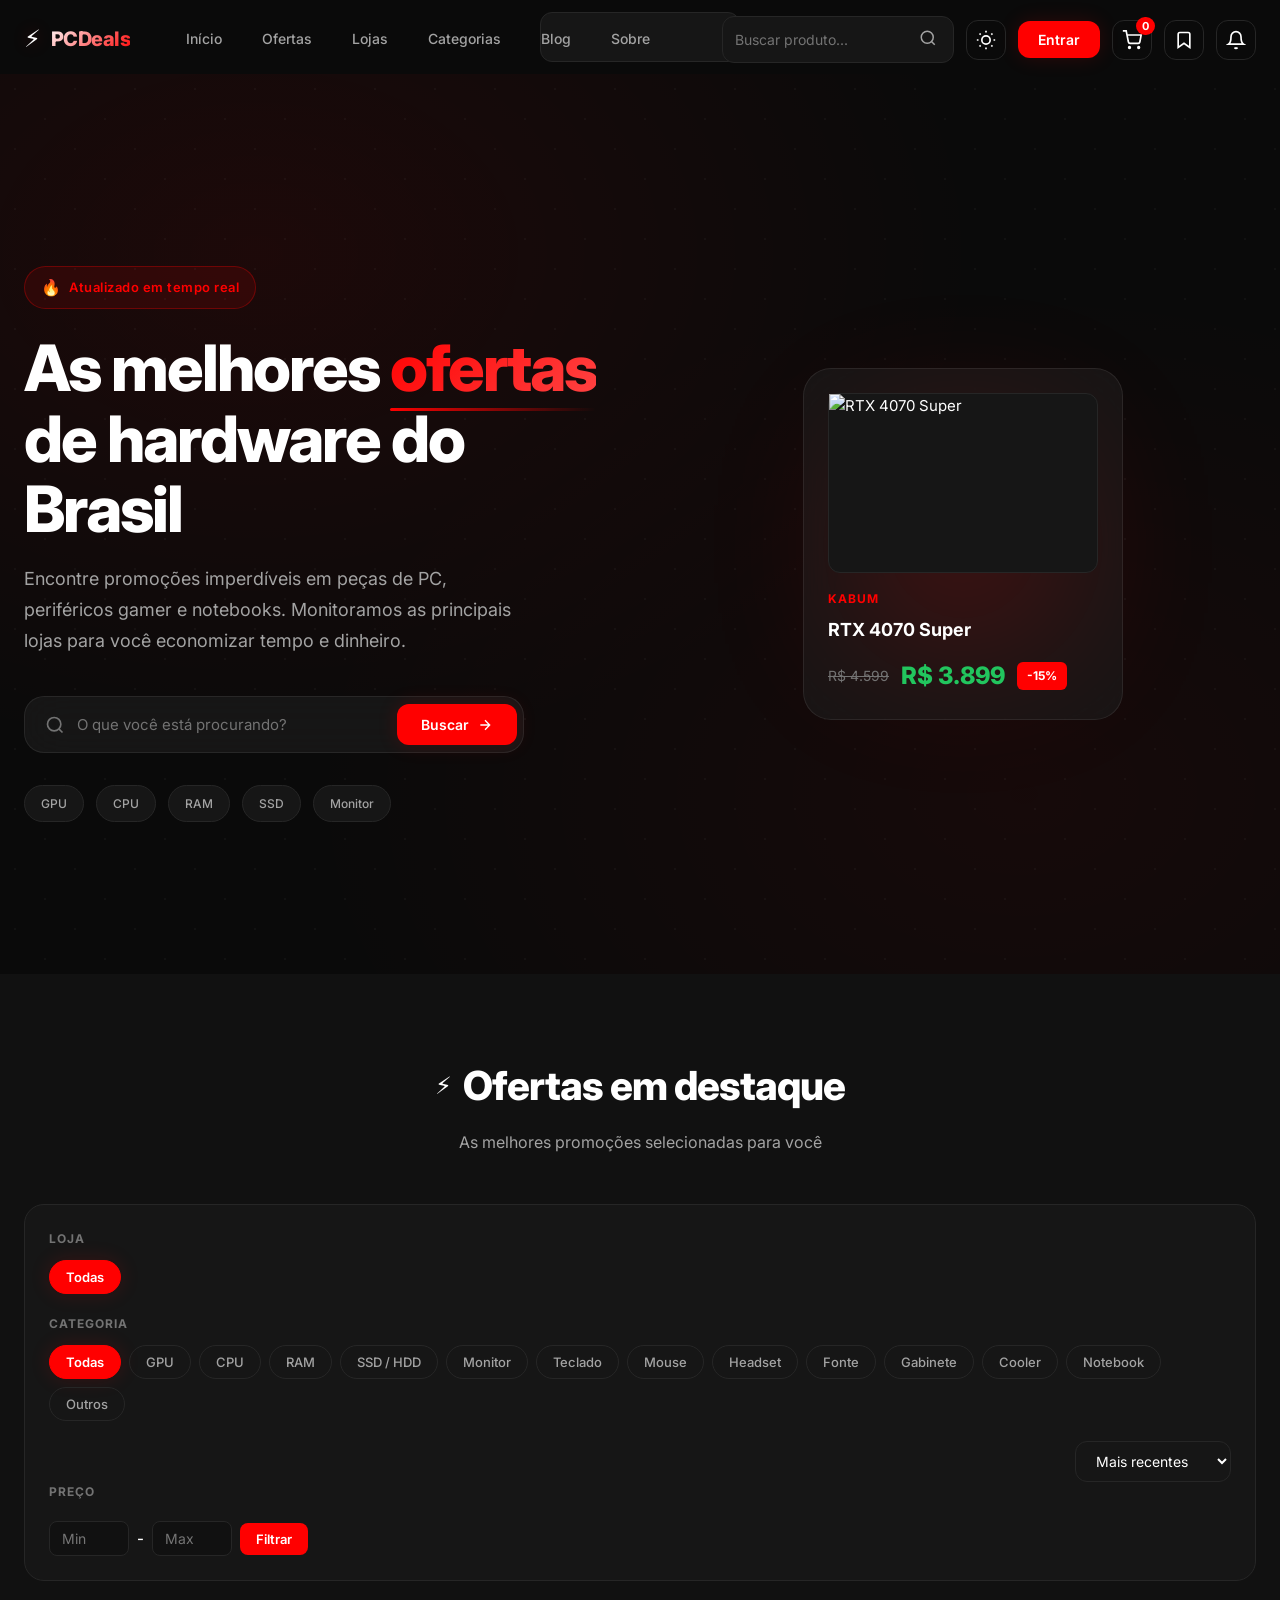
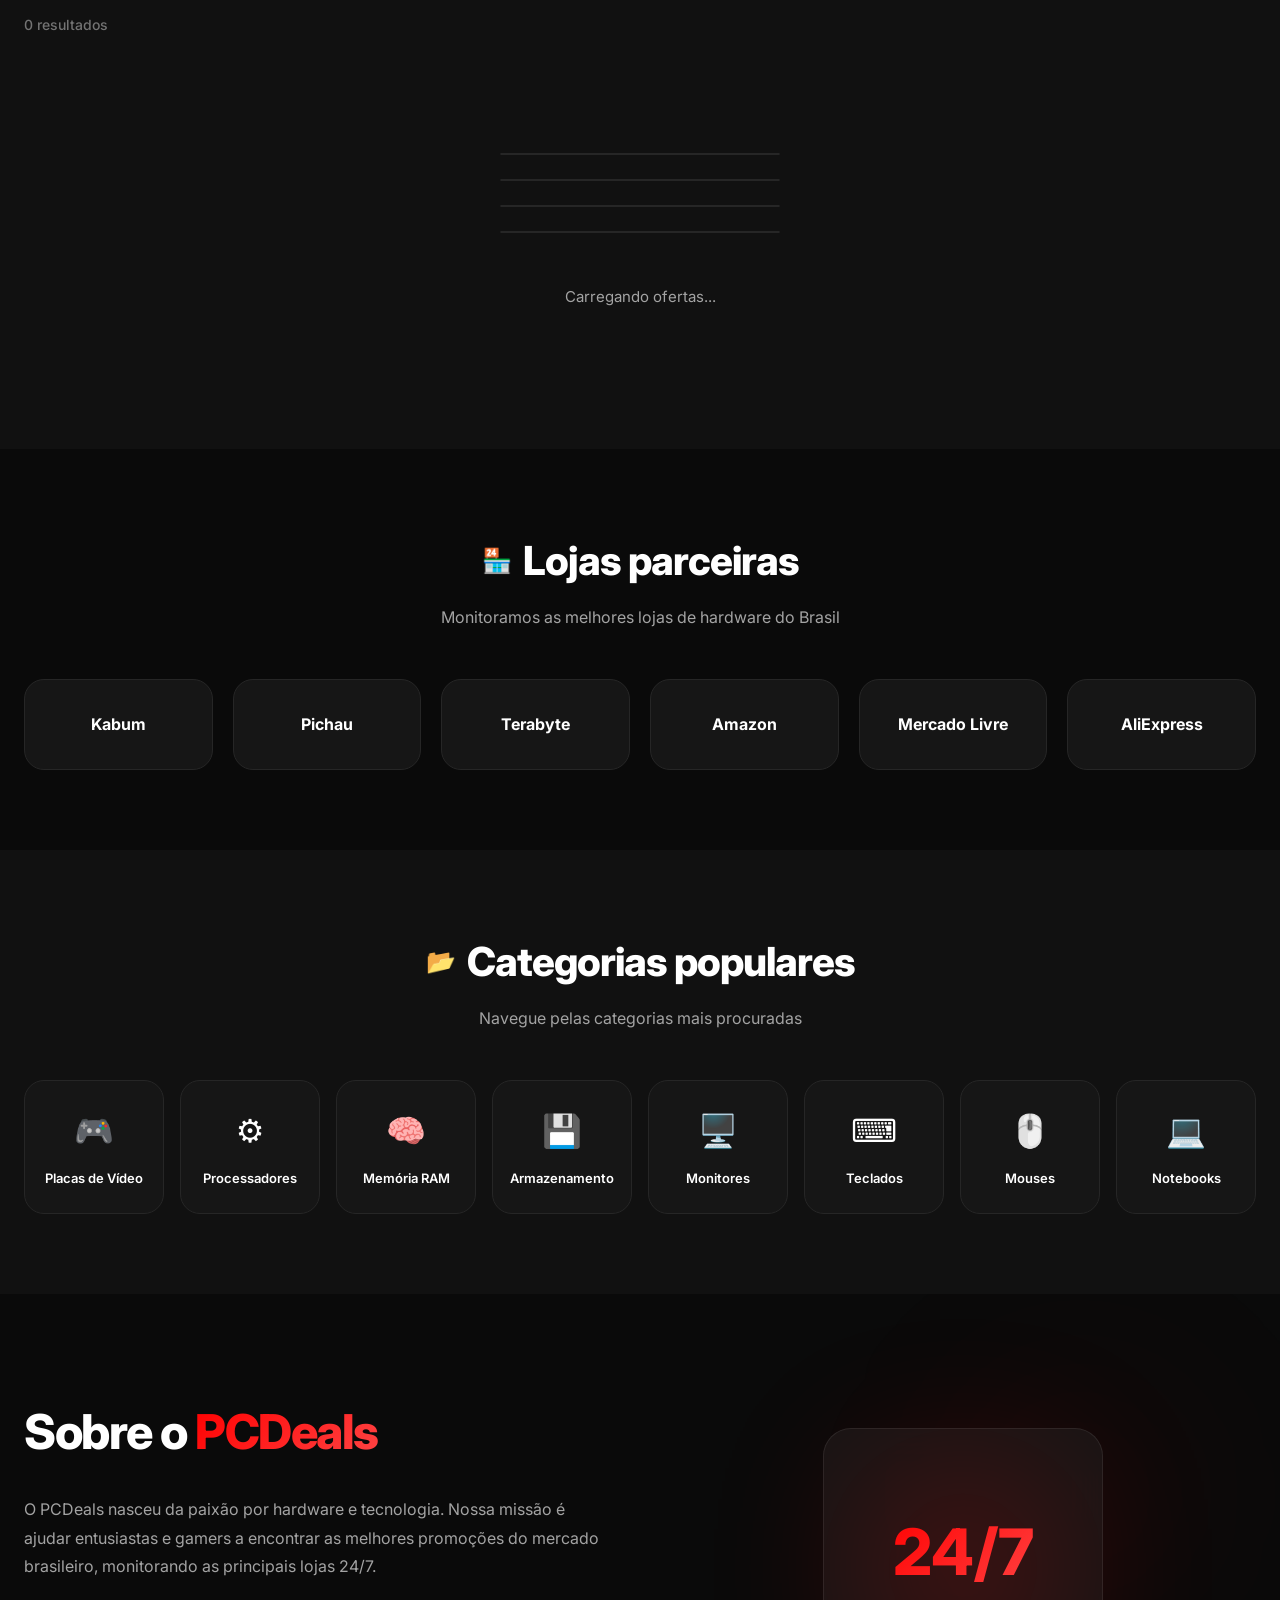
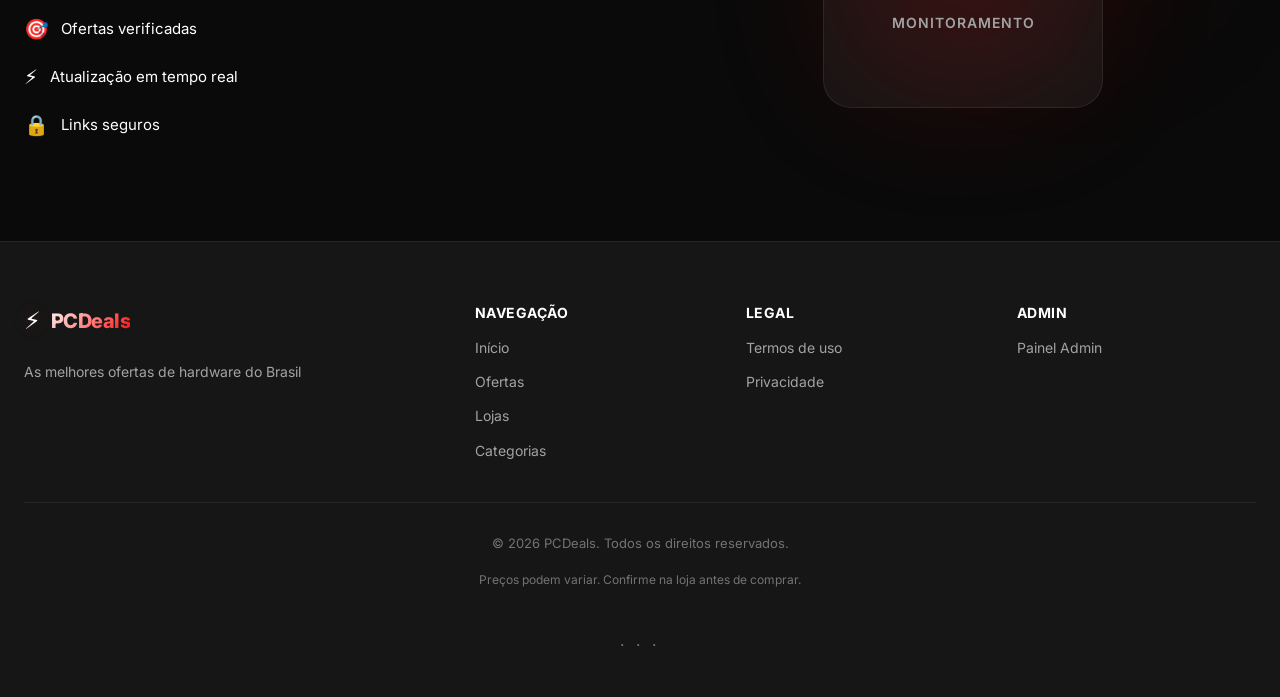
==== commit d669a5f8: "Add loading skeletons and share functionality" ====
--- a/index.html
+++ b/index.html
@@ -280,6 +280,42 @@
         <span id="dealsCount" class="deals-count">0 resultados</span>
       </div>
       
+      <!-- Loading Skeleton -->
+      <div class="skeleton-grid" id="skeletonGrid" style="display:none">
+        <div class="skeleton-card">
+          <div class="skeleton-img"></div>
+          <div class="skeleton-body">
+            <div class="skeleton-store"></div>
+            <div class="skeleton-title"></div>
+            <div class="skeleton-price"></div>
+          </div>
+        </div>
+        <div class="skeleton-card">
+          <div class="skeleton-img"></div>
+          <div class="skeleton-body">
+            <div class="skeleton-store"></div>
+            <div class="skeleton-title"></div>
+            <div class="skeleton-price"></div>
+          </div>
+        </div>
+        <div class="skeleton-card">
+          <div class="skeleton-img"></div>
+          <div class="skeleton-body">
+            <div class="skeleton-store"></div>
+            <div class="skeleton-title"></div>
+            <div class="skeleton-price"></div>
+          </div>
+        </div>
+        <div class="skeleton-card">
+          <div class="skeleton-img"></div>
+          <div class="skeleton-body">
+            <div class="skeleton-store"></div>
+            <div class="skeleton-title"></div>
+            <div class="skeleton-price"></div>
+          </div>
+        </div>
+      </div>
+      
       <div class="deals-grid" id="dealsGrid"></div>
       
       <div class="empty-state" id="emptyState" style="display:none">
--- a/css/style.css
+++ b/css/style.css
@@ -1387,6 +1387,29 @@
   transform: scale(1.1);
 }
 
+/* ── Share Button ─────────────────────────────────────── */
+.btn-share {
+  position: absolute;
+  top: 12px;
+  right: 12px;
+  background: rgba(59, 130, 246, 0.9);
+  border: none;
+  color: white;
+  width: 36px;
+  height: 36px;
+  border-radius: 50%;
+  display: flex;
+  align-items: center;
+  justify-content: center;
+  cursor: pointer;
+  transition: all 0.3s ease;
+  z-index: 2;
+}
+.btn-share:hover {
+  background: #2563eb;
+  transform: scale(1.1);
+}
+
 /* ── Alerts Page ───────────────────────────────────────── */
 .alerts-section {
   padding: 120px 20px 60px;
@@ -1605,25 +1628,52 @@
 .skeleton-card {
   background: var(--card);
   border: 1px solid var(--border);
-  border-radius: var(--radius-lg);
+  border-radius: var(--radius);
   overflow: hidden;
-  height: 380px;
-  position: relative;
-}
-.skeleton-card::before {
-  content: '';
-  position: absolute;
-  top: 0;
-  left: 0;
-  right: 0;
-  bottom: 0;
-  background: linear-gradient(90deg, var(--card) 0%, var(--surface) 50%, var(--card) 100%);
+}
+.skeleton-img {
+  width: 100%;
+  height: 200px;
+  background: linear-gradient(90deg, var(--bg2) 25%, var(--bg3) 50%, var(--bg2) 75%);
   background-size: 200% 100%;
-  animation: skeleton 1.5s ease-in-out infinite;
-}
-@keyframes skeleton {
-  0% { background-position: 200% 0; }
-  100% { background-position: -200% 0; }
+  animation: skeleton-loading 1.5s infinite;
+}
+.skeleton-body {
+  padding: 16px;
+}
+.skeleton-store {
+  width: 60px;
+  height: 16px;
+  background: linear-gradient(90deg, var(--bg2) 25%, var(--bg3) 50%, var(--bg2) 75%);
+  background-size: 200% 100%;
+  animation: skeleton-loading 1.5s infinite;
+  border-radius: 4px;
+  margin-bottom: 12px;
+}
+.skeleton-title {
+  width: 100%;
+  height: 20px;
+  background: linear-gradient(90deg, var(--bg2) 25%, var(--bg3) 50%, var(--bg2) 75%);
+  background-size: 200% 100%;
+  animation: skeleton-loading 1.5s infinite;
+  border-radius: 4px;
+  margin-bottom: 12px;
+}
+.skeleton-price {
+  width: 80px;
+  height: 24px;
+  background: linear-gradient(90deg, var(--bg2) 25%, var(--bg3) 50%, var(--bg2) 75%);
+  background-size: 200% 100%;
+  animation: skeleton-loading 1.5s infinite;
+  border-radius: 4px;
+}
+@keyframes skeleton-loading {
+  0% {
+    background-position: 200% 0;
+  }
+  100% {
+    background-position: -200% 0;
+  }
 }
 
 /* ── Empty State ───────────────────────────────────────── */
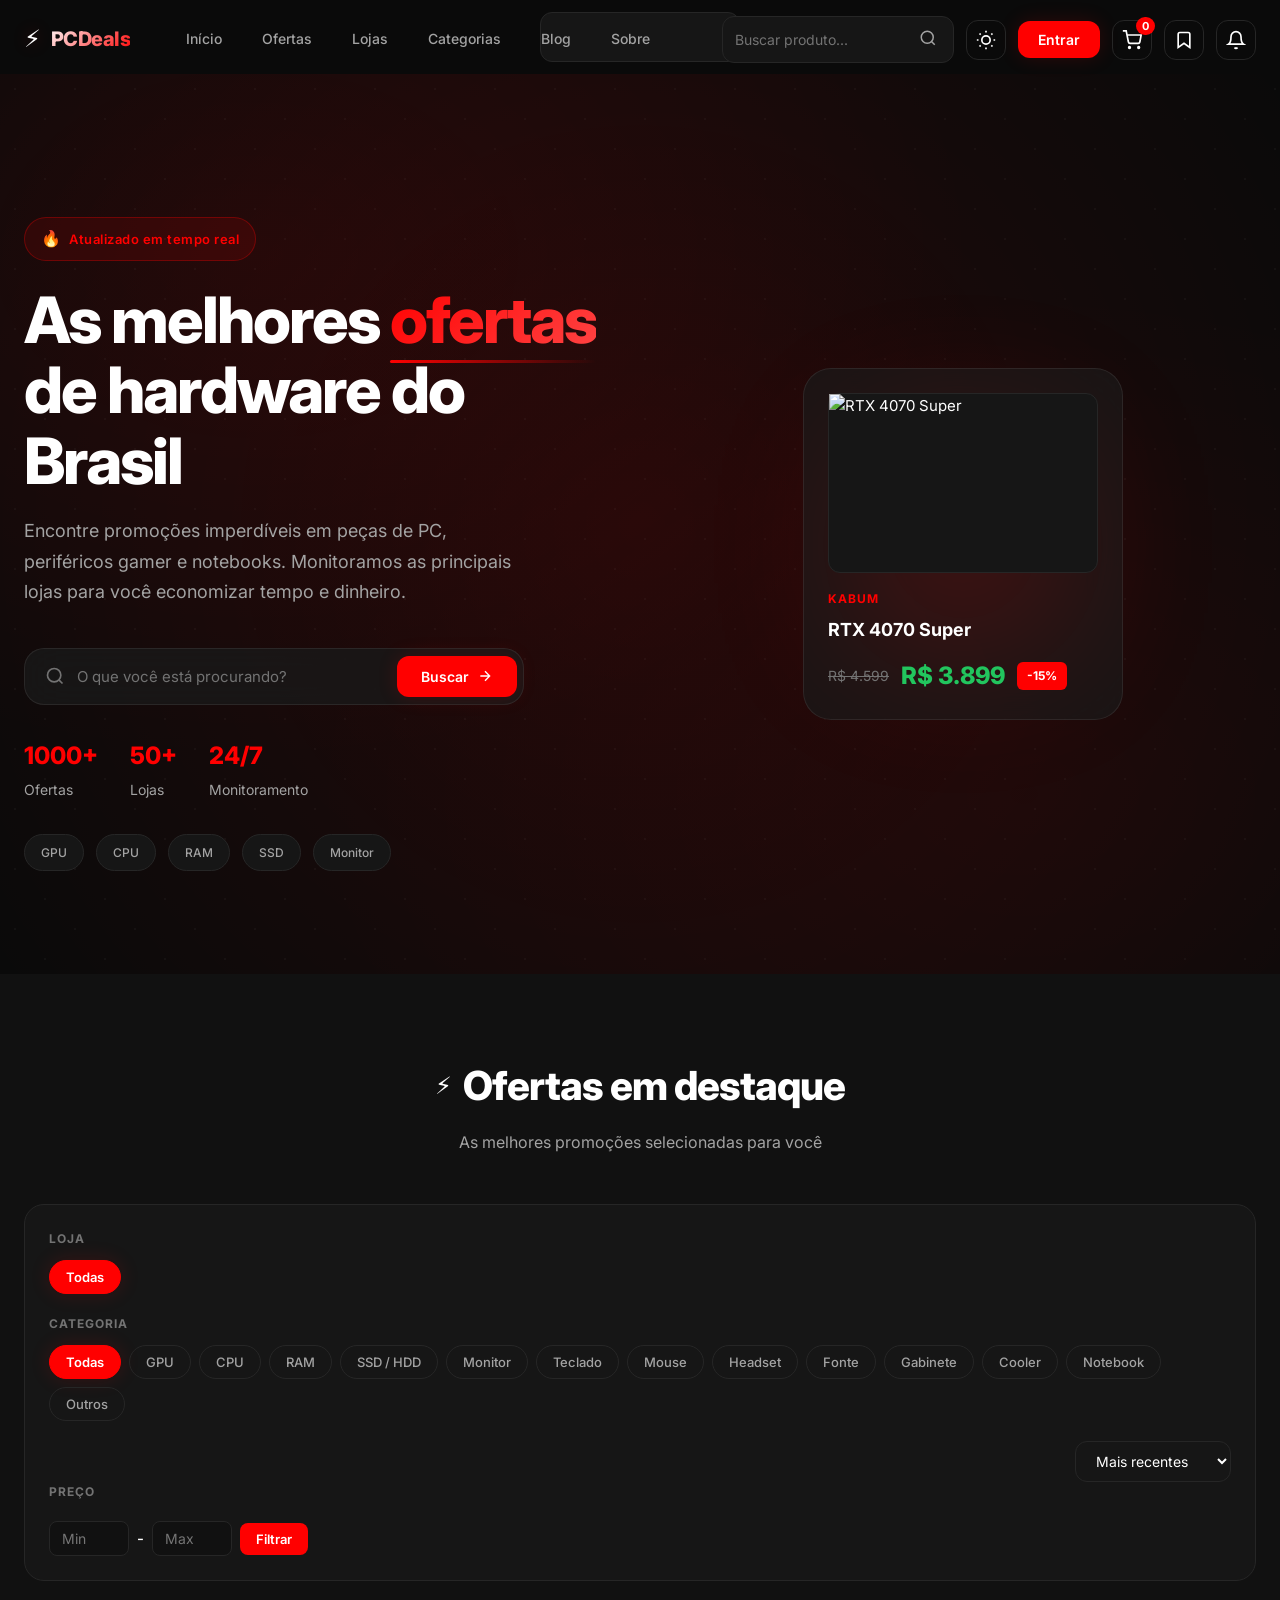
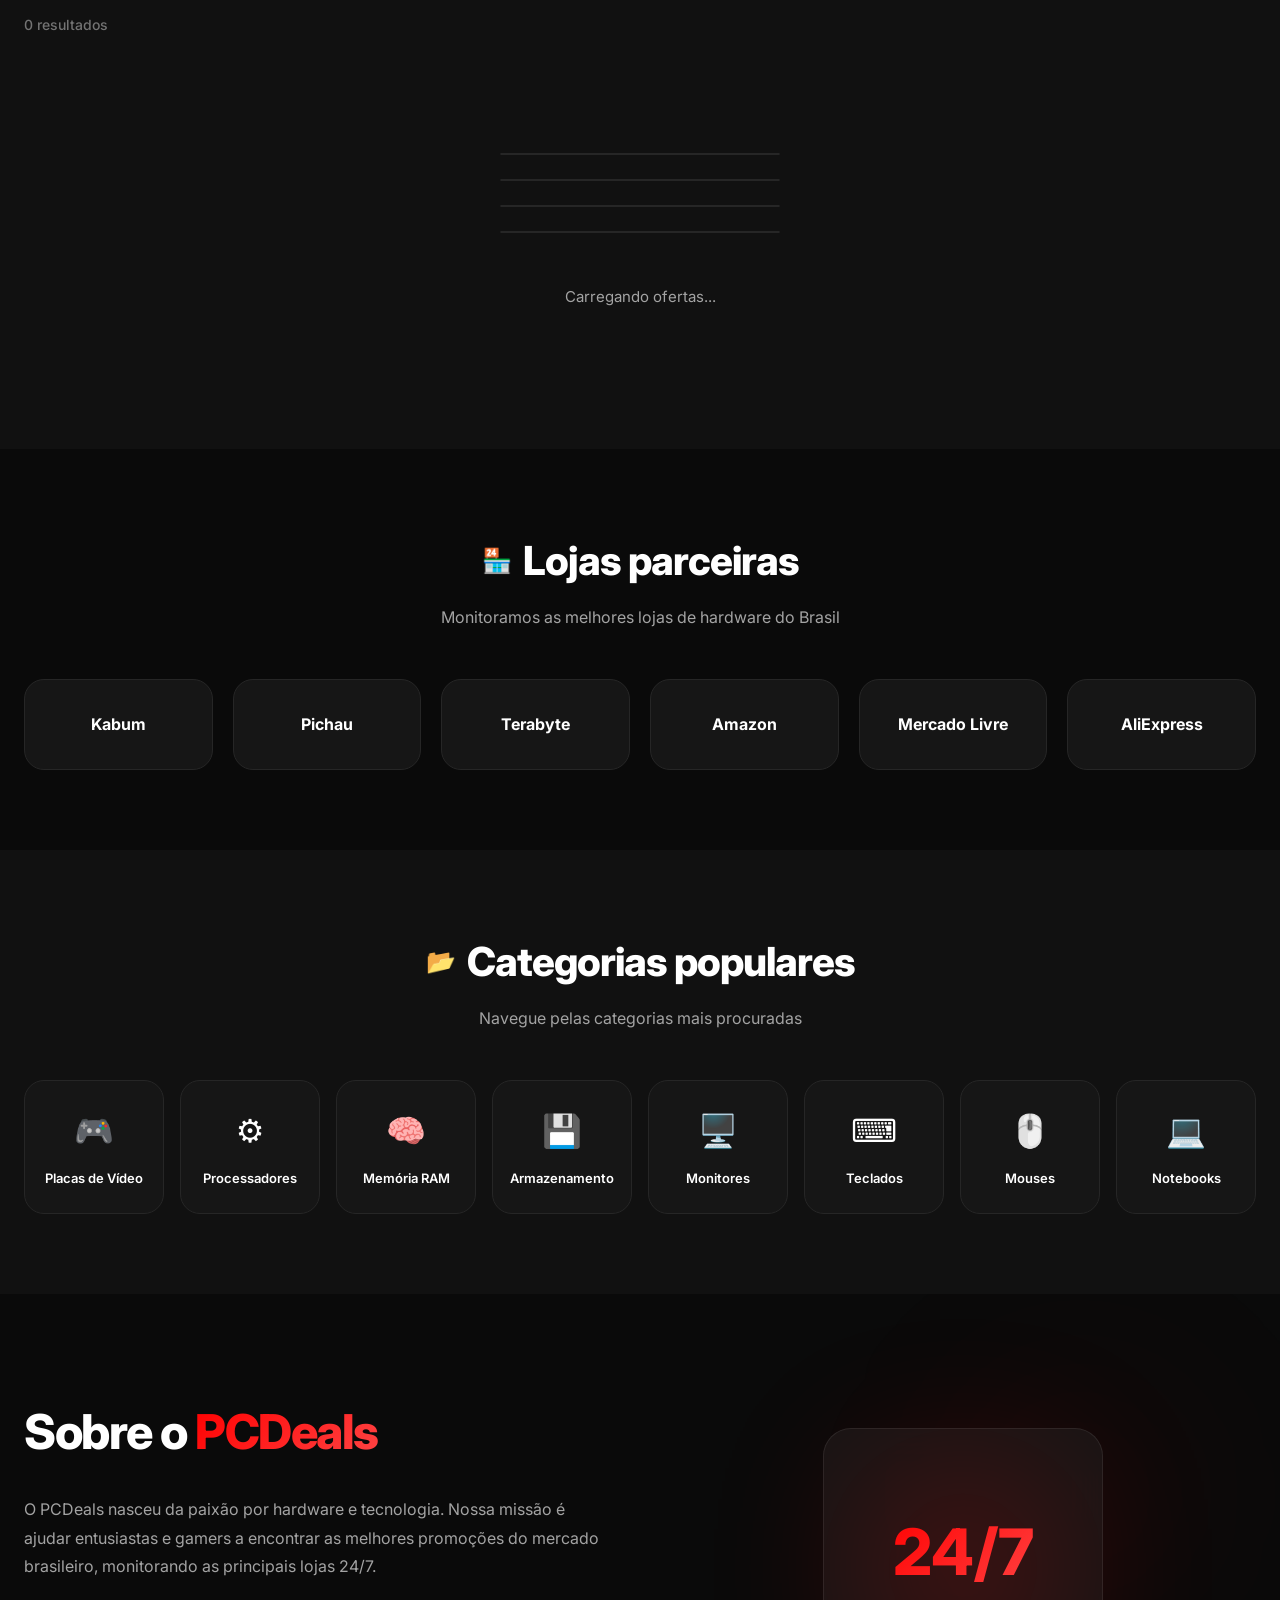
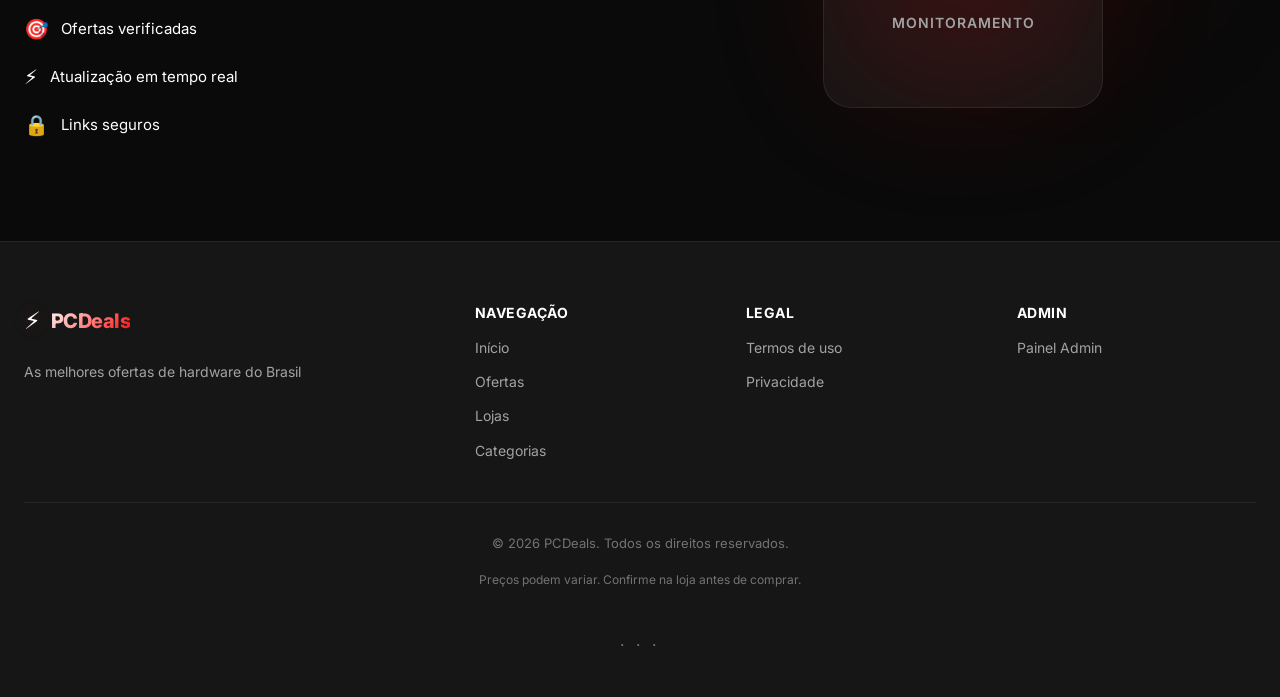
==== commit eae6cb27: "Add hero stats and glow effects for improved UI" ====
--- a/index.html
+++ b/index.html
@@ -149,6 +149,7 @@
     <div class="hero-background">
       <div class="hero-gradient"></div>
       <div class="hero-particles"></div>
+      <div class="hero-glow"></div>
     </div>
 
     <div class="hero-container">
@@ -180,6 +181,21 @@
                 <path d="M5 12h14M12 5l7 7-7 7"/>
               </svg>
             </button>
+          </div>
+        </div>
+        
+        <div class="hero-stats">
+          <div class="stat-item">
+            <span class="stat-number">1000+</span>
+            <span class="stat-label">Ofertas</span>
+          </div>
+          <div class="stat-item">
+            <span class="stat-number">50+</span>
+            <span class="stat-label">Lojas</span>
+          </div>
+          <div class="stat-item">
+            <span class="stat-number">24/7</span>
+            <span class="stat-label">Monitoramento</span>
           </div>
         </div>
         
--- a/css/style.css
+++ b/css/style.css
@@ -548,6 +548,19 @@
   0% { transform: translateY(0); }
   100% { transform: translateY(-60px); }
 }
+.hero-glow {
+  position: absolute;
+  top: -50%;
+  left: -50%;
+  width: 200%;
+  height: 200%;
+  background: radial-gradient(circle at 50% 50%, rgba(255, 0, 0, 0.1) 0%, transparent 50%);
+  animation: pulse 10s ease-in-out infinite;
+}
+@keyframes pulse {
+  0%, 100% { opacity: 0.5; transform: scale(1); }
+  50% { opacity: 1; transform: scale(1.1); }
+}
 .hero-container {
   max-width: 1280px;
   margin: 0 auto;
@@ -673,6 +686,25 @@
 .hero-search-btn:hover {
   transform: translateY(-2px);
   box-shadow: 0 0 30px var(--accent-glow);
+}
+.hero-stats {
+  display: flex;
+  gap: 32px;
+  margin-bottom: 32px;
+}
+.stat-item {
+  display: flex;
+  flex-direction: column;
+  gap: 4px;
+}
+.stat-number {
+  font-size: 24px;
+  font-weight: 800;
+  color: var(--accent);
+}
+.stat-label {
+  font-size: 14px;
+  color: var(--text2);
 }
 .hero-tags {
   display: flex;
@@ -1112,6 +1144,240 @@
   color: white;
 }
 
+/* ── Account Page ─────────────────────────────────────── */
+.account-page {
+  padding: 120px 20px 60px;
+  min-height: 100vh;
+}
+.account-header {
+  text-align: center;
+  margin-bottom: 40px;
+}
+.account-title {
+  font-size: 32px;
+  font-weight: 800;
+  color: var(--text);
+  margin-bottom: 12px;
+  display: flex;
+  align-items: center;
+  justify-content: center;
+  gap: 12px;
+}
+.account-subtitle {
+  font-size: 16px;
+  color: var(--text-muted);
+}
+
+/* ── Login Required State ───────────────────────────── */
+.login-required {
+  max-width: 480px;
+  margin: 0 auto;
+}
+.login-card {
+  background: var(--card);
+  border: 1px solid var(--border);
+  border-radius: var(--radius-lg);
+  padding: 40px;
+  text-align: center;
+}
+.login-icon {
+  width: 80px;
+  height: 80px;
+  margin: 0 auto 24px;
+  background: var(--accent-bg);
+  border-radius: 50%;
+  display: flex;
+  align-items: center;
+  justify-content: center;
+  color: var(--accent);
+}
+.login-title {
+  font-size: 24px;
+  font-weight: 700;
+  color: var(--text);
+  margin-bottom: 12px;
+}
+.login-description {
+  font-size: 16px;
+  color: var(--text-muted);
+  margin-bottom: 32px;
+  line-height: 1.6;
+}
+.btn-google-login {
+  width: 100%;
+  padding: 14px 24px;
+  background: white;
+  border: 1px solid var(--border);
+  border-radius: var(--radius);
+  color: #333;
+  font-size: 16px;
+  font-weight: 600;
+  cursor: pointer;
+  transition: all var(--transition);
+  display: flex;
+  align-items: center;
+  justify-content: center;
+  gap: 12px;
+  margin-bottom: 32px;
+}
+.btn-google-login:hover {
+  background: var(--bg2);
+  transform: translateY(-2px);
+  box-shadow: 0 4px 12px rgba(0, 0, 0, 0.1);
+}
+.login-benefits {
+  display: flex;
+  flex-direction: column;
+  gap: 16px;
+}
+.benefit-item {
+  display: flex;
+  align-items: center;
+  gap: 12px;
+  padding: 12px 16px;
+  background: var(--bg2);
+  border-radius: var(--radius-sm);
+  text-align: left;
+}
+.benefit-item svg {
+  color: var(--accent);
+  flex-shrink: 0;
+}
+.benefit-item span {
+  font-size: 14px;
+  color: var(--text);
+  font-weight: 500;
+}
+
+/* ── Account Content ───────────────────────────────── */
+.account-content {
+  max-width: 800px;
+  margin: 0 auto;
+}
+.account-card {
+  background: var(--card);
+  border: 1px solid var(--border);
+  border-radius: var(--radius-lg);
+  padding: 24px;
+  margin-bottom: 24px;
+}
+.account-header {
+  display: flex;
+  align-items: center;
+  gap: 20px;
+  margin-bottom: 24px;
+}
+.user-avatar {
+  width: 80px;
+  height: 80px;
+  border-radius: 50%;
+  background: var(--accent-bg);
+  display: flex;
+  align-items: center;
+  justify-content: center;
+  color: var(--accent);
+  flex-shrink: 0;
+}
+.user-avatar img {
+  width: 100%;
+  height: 100%;
+  border-radius: 50%;
+  object-fit: cover;
+}
+.user-info {
+  flex: 1;
+}
+.user-name {
+  font-size: 20px;
+  font-weight: 700;
+  color: var(--text);
+  margin-bottom: 4px;
+}
+.user-email {
+  font-size: 14px;
+  color: var(--text-muted);
+}
+.card-title {
+  font-size: 18px;
+  font-weight: 700;
+  color: var(--text);
+  margin-bottom: 20px;
+}
+.setting-item {
+  display: flex;
+  align-items: center;
+  justify-content: space-between;
+  padding: 16px 0;
+  border-bottom: 1px solid var(--border);
+}
+.setting-item:last-child {
+  border-bottom: none;
+}
+.setting-info {
+  flex: 1;
+}
+.setting-label {
+  font-size: 16px;
+  font-weight: 600;
+  color: var(--text);
+  margin-bottom: 4px;
+}
+.setting-description {
+  font-size: 14px;
+  color: var(--text-muted);
+}
+.setting-toggle {
+  padding: 8px 16px;
+  background: var(--bg2);
+  border: 1px solid var(--border);
+  border-radius: var(--radius-sm);
+  color: var(--text);
+  font-size: 14px;
+  font-weight: 600;
+  cursor: pointer;
+  transition: all var(--transition);
+}
+.setting-toggle:hover {
+  background: var(--accent-bg);
+  border-color: var(--accent);
+  color: var(--accent);
+}
+.danger-zone {
+  border-color: #ef4444;
+}
+.btn-danger {
+  padding: 8px 16px;
+  background: #ef4444;
+  border: none;
+  border-radius: var(--radius-sm);
+  color: white;
+  font-size: 14px;
+  font-weight: 600;
+  cursor: pointer;
+  transition: all var(--transition);
+}
+.btn-danger:hover {
+  background: #dc2626;
+}
+.info-row {
+  display: flex;
+  justify-content: space-between;
+  padding: 12px 0;
+  border-bottom: 1px solid var(--border);
+}
+.info-row:last-child {
+  border-bottom: none;
+}
+.info-label {
+  font-size: 14px;
+  color: var(--text-muted);
+}
+.info-value {
+  font-size: 14px;
+  color: var(--text);
+  font-weight: 600;
+}
+
 /* ── Cart Page ─────────────────────────────────────────── */
 .cart-section {
   padding: 120px 20px 60px;
@@ -1389,25 +1655,22 @@
 
 /* ── Share Button ─────────────────────────────────────── */
 .btn-share {
-  position: absolute;
-  top: 12px;
-  right: 12px;
-  background: rgba(59, 130, 246, 0.9);
-  border: none;
-  color: white;
+  background: var(--bg2);
+  border: 1px solid var(--border);
+  color: var(--text);
   width: 36px;
   height: 36px;
-  border-radius: 50%;
+  border-radius: var(--radius-sm);
   display: flex;
   align-items: center;
   justify-content: center;
   cursor: pointer;
   transition: all 0.3s ease;
-  z-index: 2;
 }
 .btn-share:hover {
-  background: #2563eb;
-  transform: scale(1.1);
+  background: #3b82f6;
+  border-color: #3b82f6;
+  color: white;
 }
 
 /* ── Alerts Page ───────────────────────────────────────── */
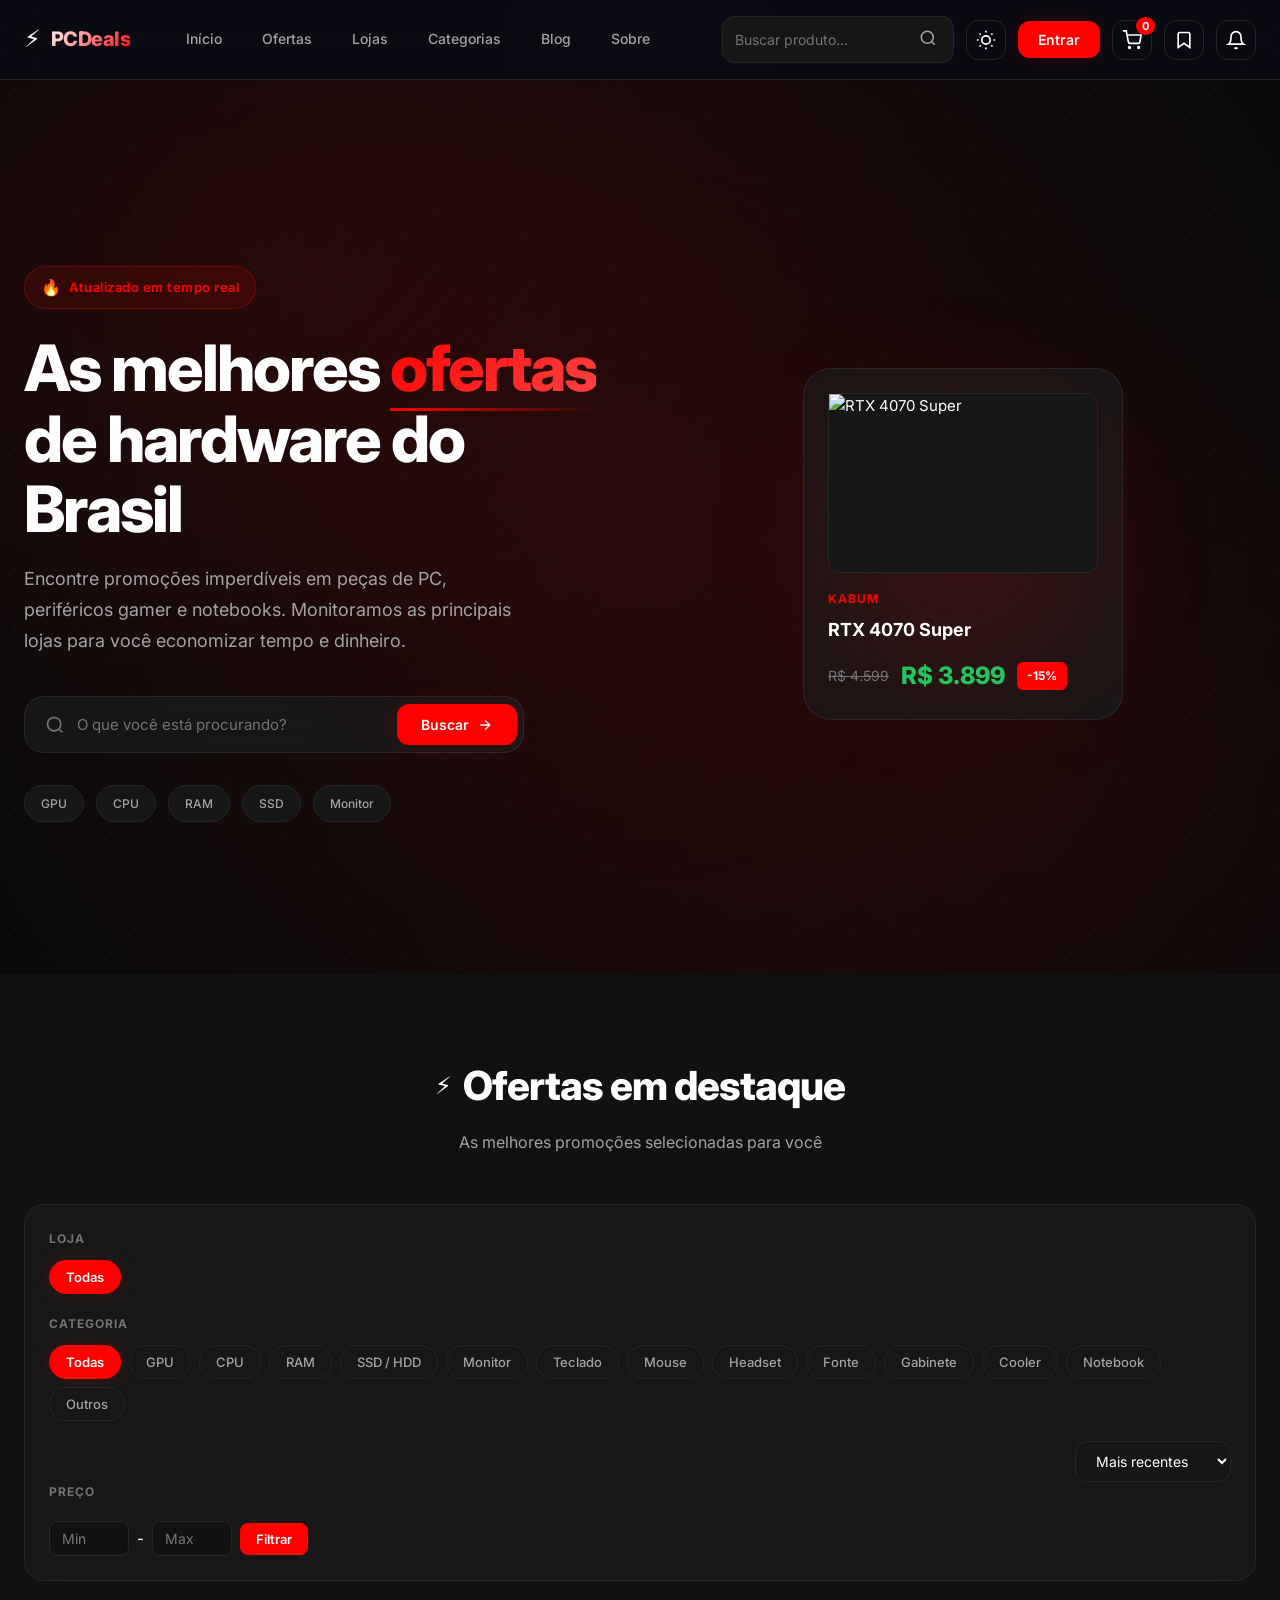
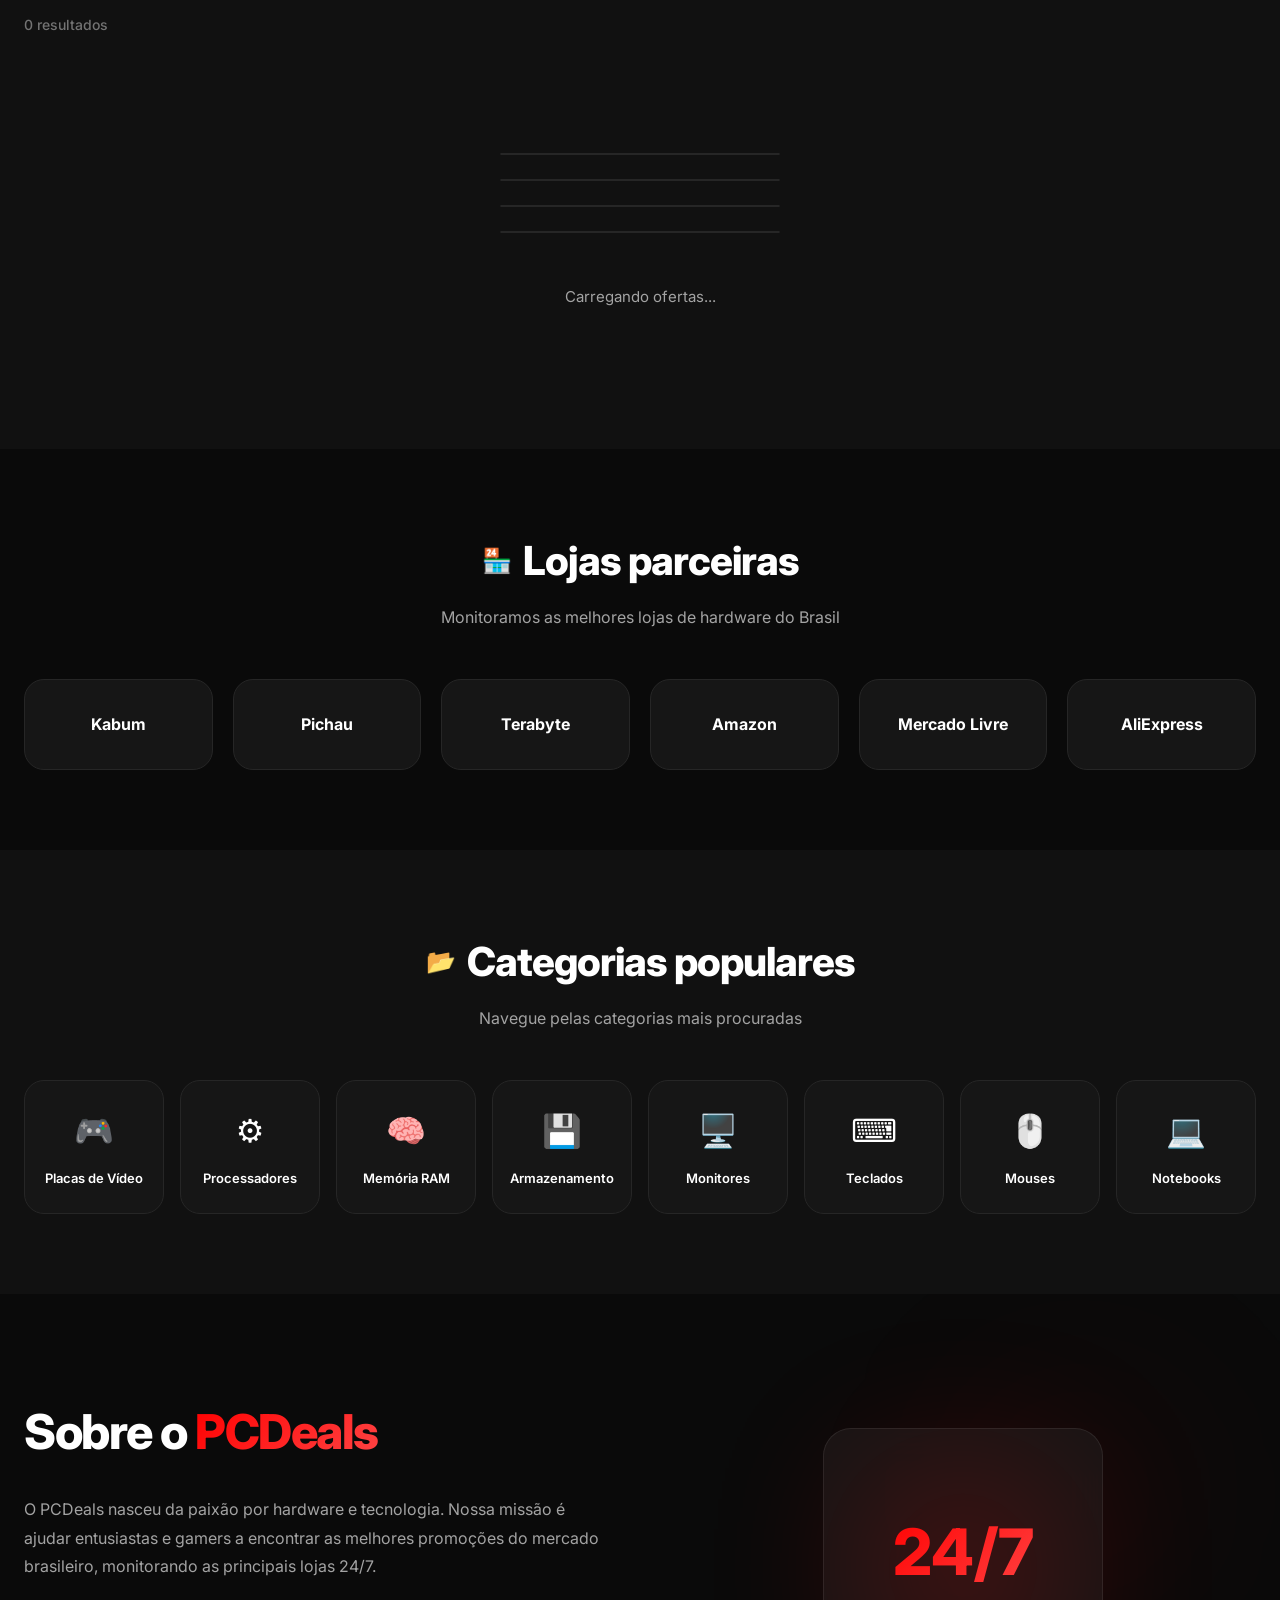
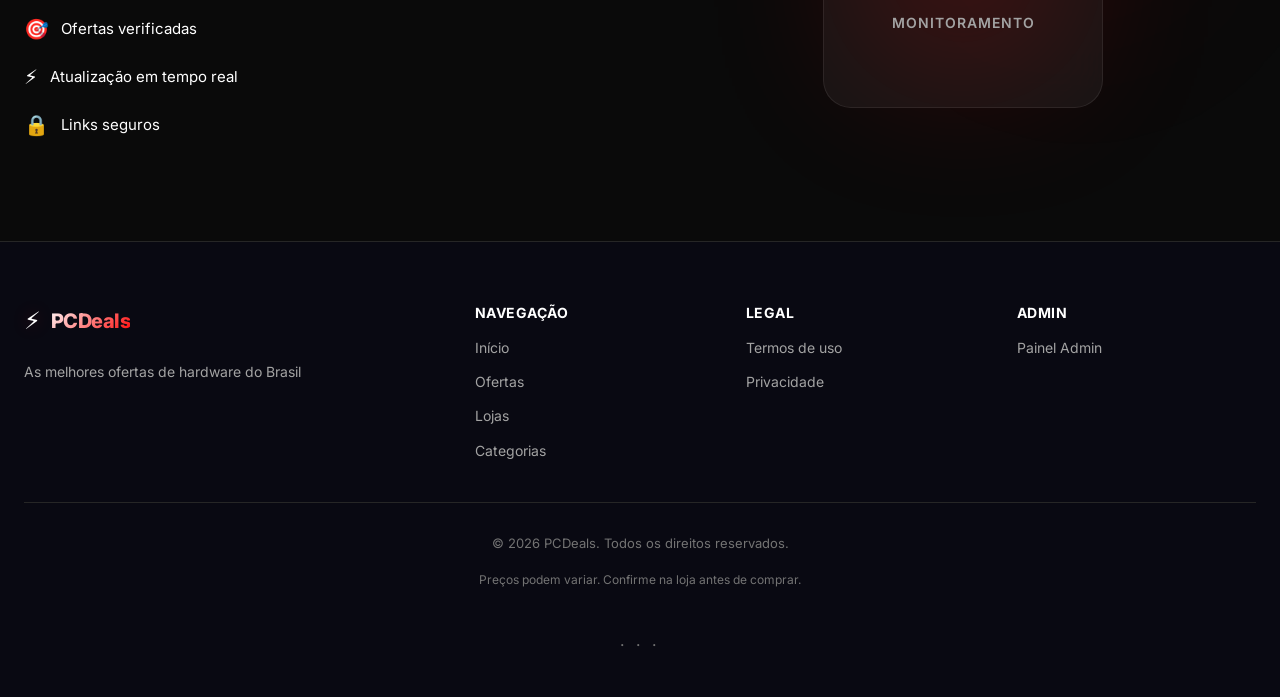
==== commit a062290e: "Remove hero stats section" ====
--- a/index.html
+++ b/index.html
@@ -184,21 +184,6 @@
           </div>
         </div>
         
-        <div class="hero-stats">
-          <div class="stat-item">
-            <span class="stat-number">1000+</span>
-            <span class="stat-label">Ofertas</span>
-          </div>
-          <div class="stat-item">
-            <span class="stat-number">50+</span>
-            <span class="stat-label">Lojas</span>
-          </div>
-          <div class="stat-item">
-            <span class="stat-number">24/7</span>
-            <span class="stat-label">Monitoramento</span>
-          </div>
-        </div>
-        
         <div class="hero-tags">
           <span class="tag">GPU</span>
           <span class="tag">CPU</span>
--- a/css/style.css
+++ b/css/style.css
@@ -154,15 +154,14 @@
   left: 0;
   right: 0;
   z-index: 1000;
-  background: transparent;
-  transition: all var(--transition);
-  backdrop-filter: blur(0px);
+  background: rgba(10, 10, 20, 0.8);
+  backdrop-filter: blur(20px);
+  border-bottom: 1px solid var(--border);
+  transition: all 0.3s ease;
 }
 .navbar.scrolled {
-  background: var(--glass);
-  backdrop-filter: blur(20px);
-  border-bottom: 1px solid var(--glass-border);
-  box-shadow: var(--shadow);
+  background: rgba(10, 10, 20, 0.95);
+  box-shadow: 0 4px 20px rgba(0, 0, 0, 0.3);
 }
 .navbar-container {
   max-width: 1280px;
@@ -687,25 +686,6 @@
   transform: translateY(-2px);
   box-shadow: 0 0 30px var(--accent-glow);
 }
-.hero-stats {
-  display: flex;
-  gap: 32px;
-  margin-bottom: 32px;
-}
-.stat-item {
-  display: flex;
-  flex-direction: column;
-  gap: 4px;
-}
-.stat-number {
-  font-size: 24px;
-  font-weight: 800;
-  color: var(--accent);
-}
-.stat-label {
-  font-size: 14px;
-  color: var(--text2);
-}
 .hero-tags {
   display: flex;
   gap: 12px;
@@ -862,7 +842,8 @@
   background: var(--bg2);
 }
 .filters-container {
-  background: var(--surface);
+  background: var(--glass);
+  backdrop-filter: blur(20px);
   border: 1px solid var(--border);
   border-radius: var(--radius-lg);
   padding: 24px;
@@ -949,20 +930,36 @@
 
 /* ── Deal Card ─────────────────────────────────────────── */
 .deal-card {
-  background: var(--card);
+  background: var(--glass);
+  backdrop-filter: blur(20px);
   border: 1px solid var(--border);
   border-radius: var(--radius-lg);
   overflow: hidden;
   display: flex;
   flex-direction: column;
-  transition: all var(--transition);
+  transition: all 0.4s cubic-bezier(0.4, 0, 0.2, 1);
   position: relative;
   animation: fadeUp 0.4s ease-out;
 }
+.deal-card::before {
+  content: '';
+  position: absolute;
+  top: 0;
+  left: 0;
+  right: 0;
+  bottom: 0;
+  background: linear-gradient(135deg, rgba(255, 255, 255, 0.1) 0%, transparent 50%);
+  opacity: 0;
+  transition: opacity 0.3s ease;
+  pointer-events: none;
+}
 .deal-card:hover {
-  transform: translateY(-8px);
+  transform: translateY(-8px) scale(1.02);
   border-color: var(--accent);
-  box-shadow: var(--shadow-lg), var(--shadow-glow);
+  box-shadow: 0 20px 40px rgba(0, 0, 0, 0.3), 0 0 20px var(--accent-glow);
+}
+.deal-card:hover::before {
+  opacity: 1;
 }
 .card-img {
   width: 100%;
@@ -980,10 +977,10 @@
   width: 100%;
   height: 100%;
   padding: 20px;
-  transition: transform 0.4s ease;
+  transition: transform 0.6s cubic-bezier(0.4, 0, 0.2, 1);
 }
 .deal-card:hover .card-img img {
-  transform: scale(1.08);
+  transform: scale(1.1);
 }
 .placeholder-icon {
   font-size: 56px;
@@ -993,20 +990,31 @@
   position: absolute;
   top: 12px;
   right: 12px;
-  background: var(--accent);
+  background: linear-gradient(135deg, var(--accent) 0%, #ff4444 100%);
   color: #fff;
   font-size: 12px;
   font-weight: 700;
   padding: 6px 12px;
   border-radius: 8px;
-  box-shadow: var(--shadow-glow);
+  box-shadow: 0 4px 12px rgba(255, 68, 68, 0.4);
   z-index: 2;
+  animation: slideIn 0.3s ease-out;
+}
+@keyframes slideIn {
+  from {
+    opacity: 0;
+    transform: translateX(20px);
+  }
+  to {
+    opacity: 1;
+    transform: translateX(0);
+  }
 }
 .badge-new {
   position: absolute;
   top: 12px;
   left: 12px;
-  background: var(--green);
+  background: linear-gradient(135deg, #10b981 0%, #059669 100%);
   color: #fff;
   font-size: 11px;
   font-weight: 700;
@@ -1015,6 +1023,18 @@
   text-transform: uppercase;
   letter-spacing: 0.5px;
   z-index: 2;
+  box-shadow: 0 4px 12px rgba(16, 185, 129, 0.4);
+  animation: slideInLeft 0.3s ease-out;
+}
+@keyframes slideInLeft {
+  from {
+    opacity: 0;
+    transform: translateX(-20px);
+  }
+  to {
+    opacity: 1;
+    transform: translateX(0);
+  }
 }
 .badge-expiring {
   position: absolute;
@@ -1053,6 +1073,10 @@
   -webkit-box-orient: vertical;
   overflow: hidden;
   text-overflow: ellipsis;
+  transition: color 0.3s ease;
+}
+.deal-card:hover .card-title {
+  color: var(--accent);
 }
 .card-category {
   font-size: 12px;
@@ -1080,6 +1104,10 @@
   font-weight: 800;
   color: var(--green);
   letter-spacing: -0.5px;
+  transition: color 0.3s ease;
+}
+.deal-card:hover .price-new {
+  color: var(--accent);
 }
 .price-installment {
   font-size: 12px;
@@ -1104,11 +1132,15 @@
   font-weight: 600;
   padding: 10px 20px;
   border-radius: var(--radius);
-  transition: all var(--transition);
+  transition: all 0.3s cubic-bezier(0.4, 0, 0.2, 1);
   box-shadow: var(--shadow-glow);
+  text-decoration: none;
+  display: inline-flex;
+  align-items: center;
+  gap: 8px;
 }
 .btn-deal:hover {
-  transform: translateY(-2px);
+  transform: translateY(-2px) scale(1.05);
   box-shadow: 0 0 25px var(--accent-glow);
 }
 
@@ -1130,17 +1162,18 @@
   align-items: center;
   justify-content: center;
   cursor: pointer;
-  transition: all 0.3s ease;
+  transition: all 0.3s cubic-bezier(0.4, 0, 0.2, 1);
 }
 .btn-save:hover,
 .btn-add-cart:hover {
   background: var(--accent-bg);
   border-color: var(--accent);
   color: var(--accent);
+  transform: scale(1.1);
 }
 .btn-save.saved {
-  background: var(--accent);
-  border-color: var(--accent);
+  background: #ef4444;
+  border-color: #ef4444;
   color: white;
 }
 
@@ -2207,7 +2240,8 @@
 
 /* ── Footer ─────────────────────────────────────────────── */
 .footer {
-  background: var(--surface);
+  background: rgba(10, 10, 20, 0.95);
+  backdrop-filter: blur(20px);
   border-top: 1px solid var(--border);
   padding: 60px 0 30px;
 }
